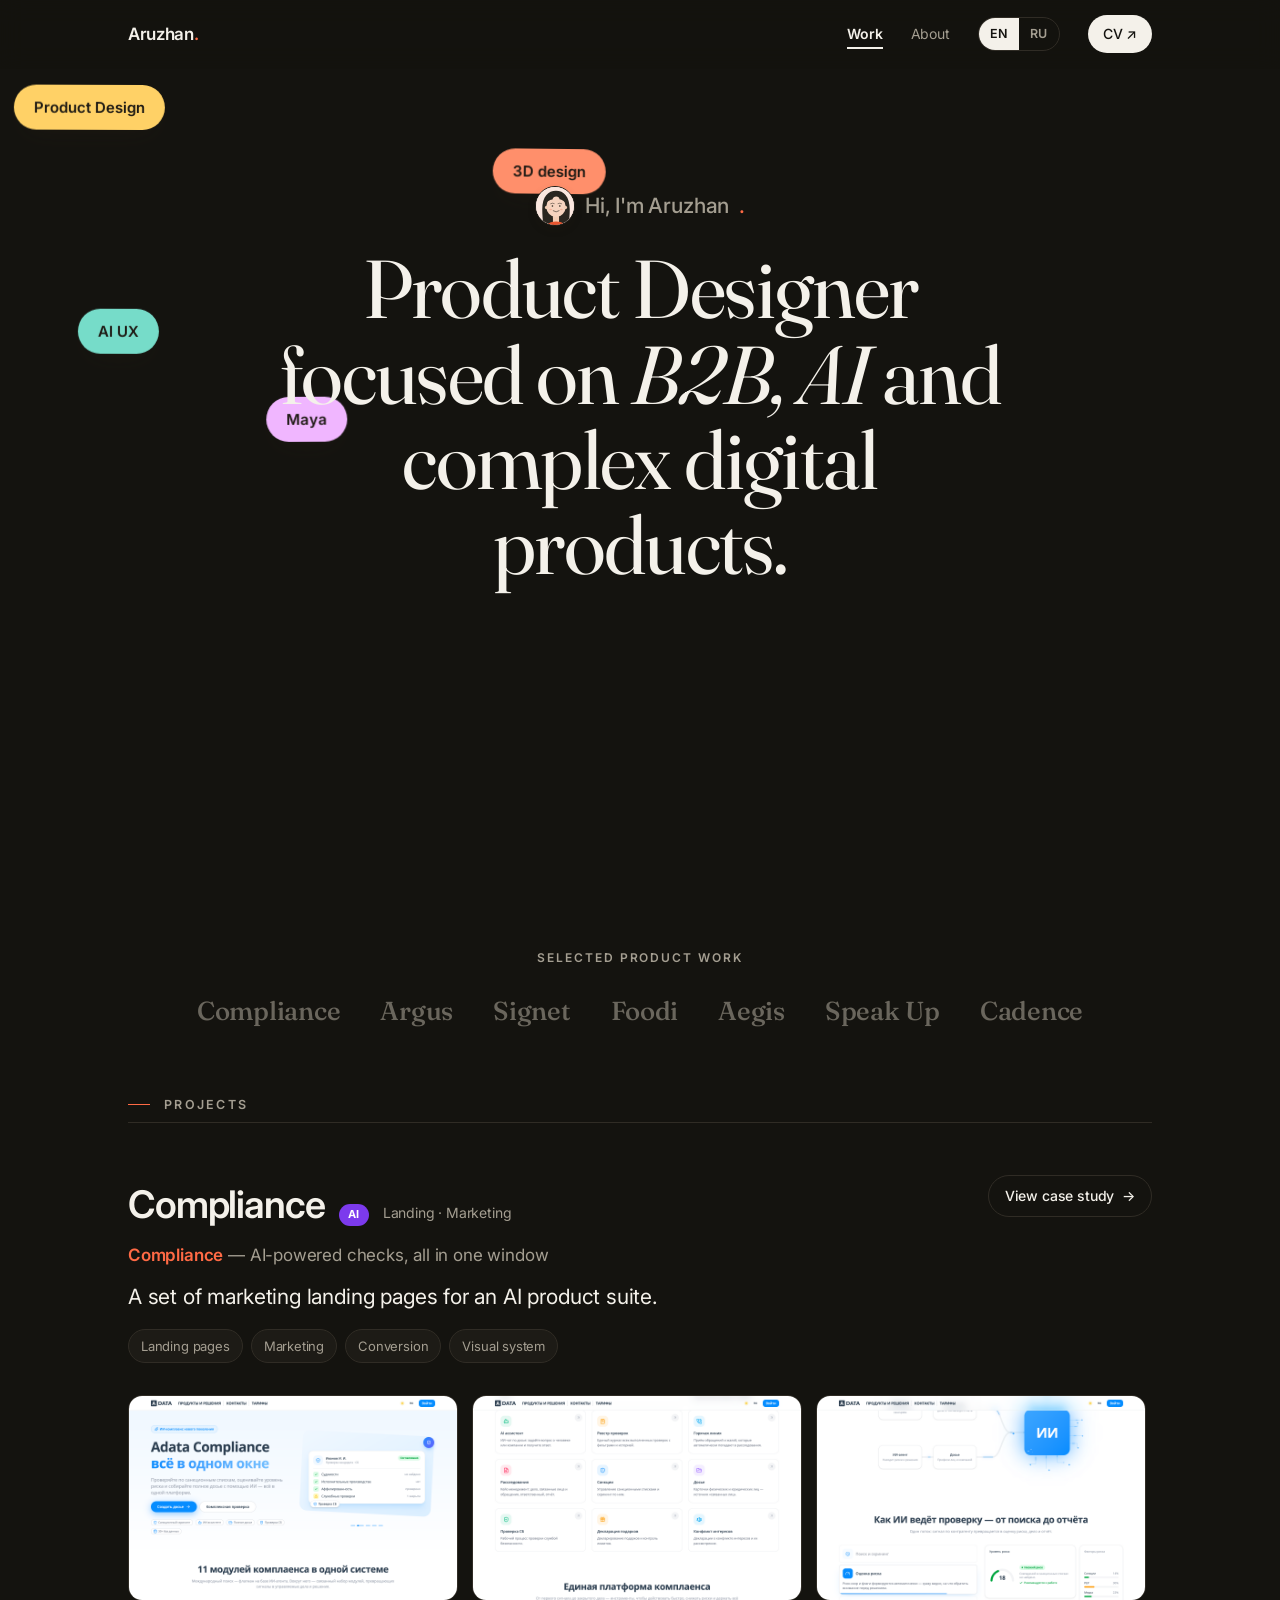
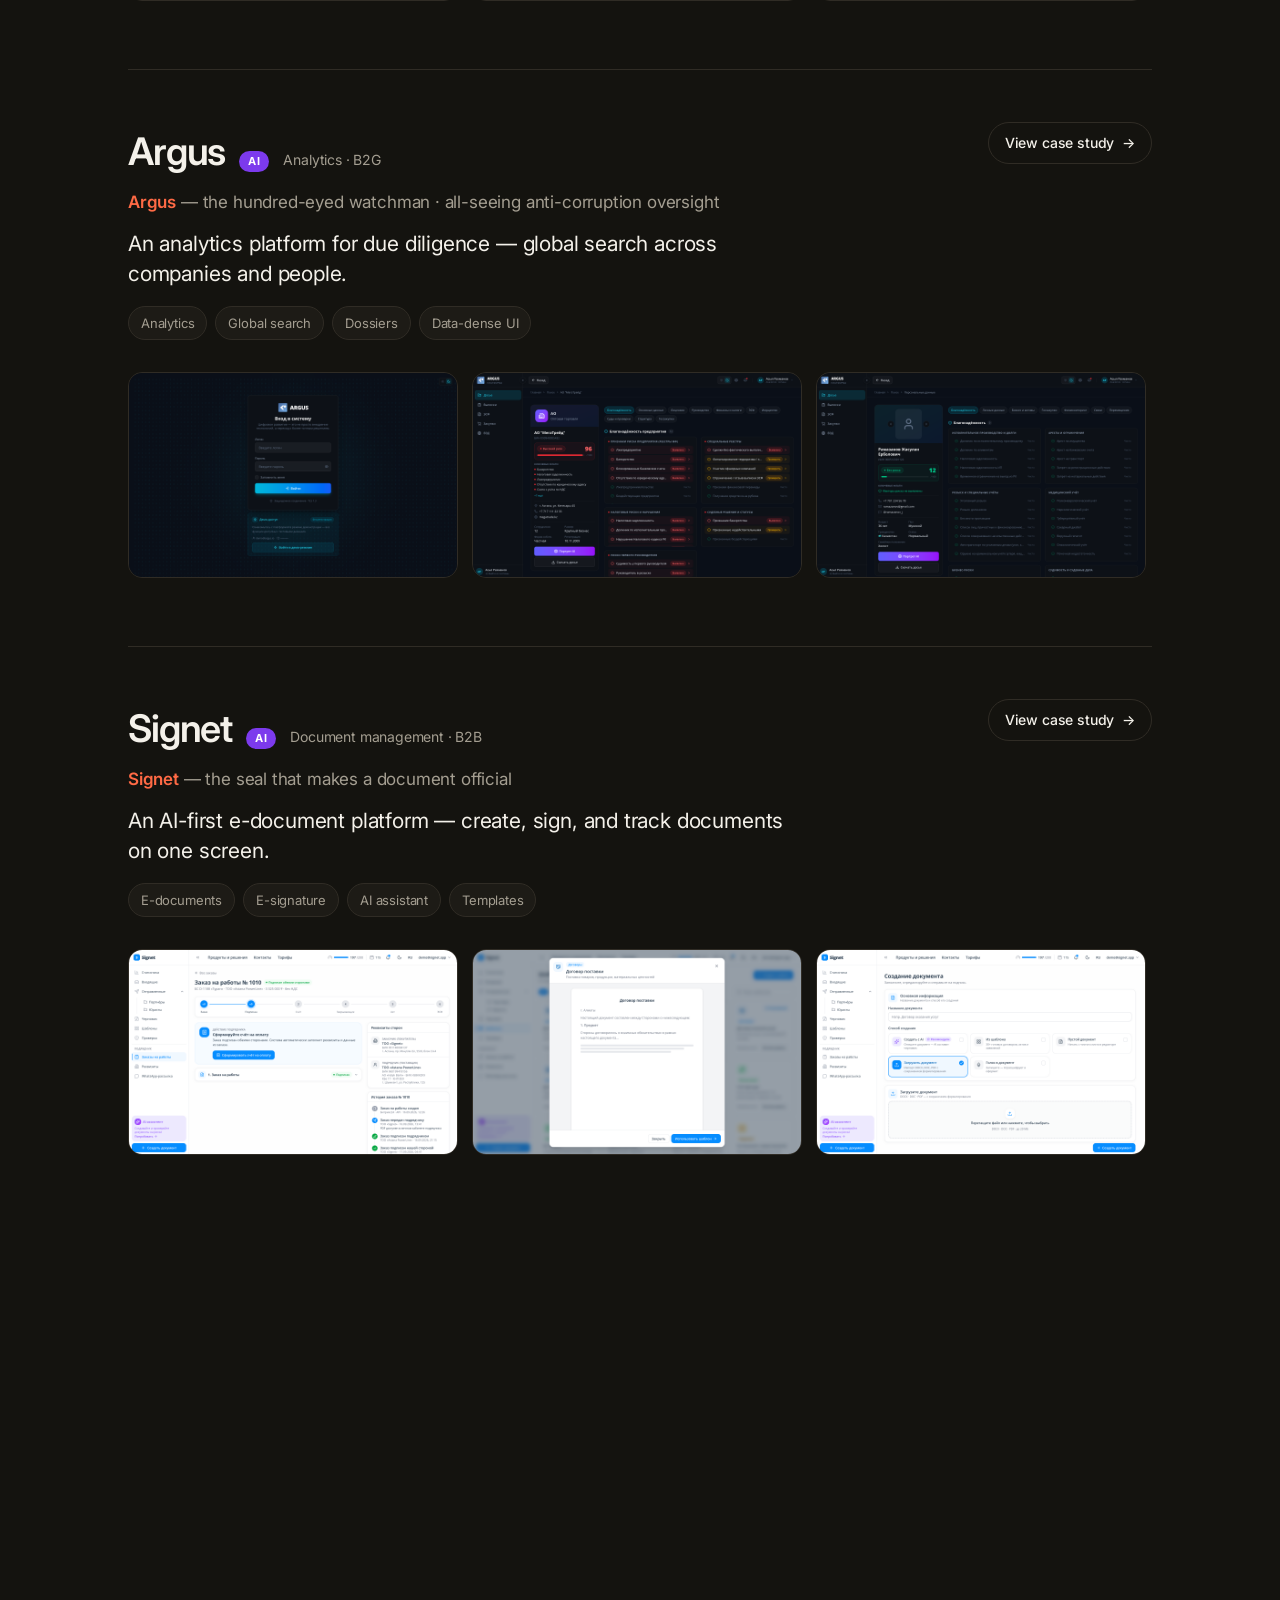
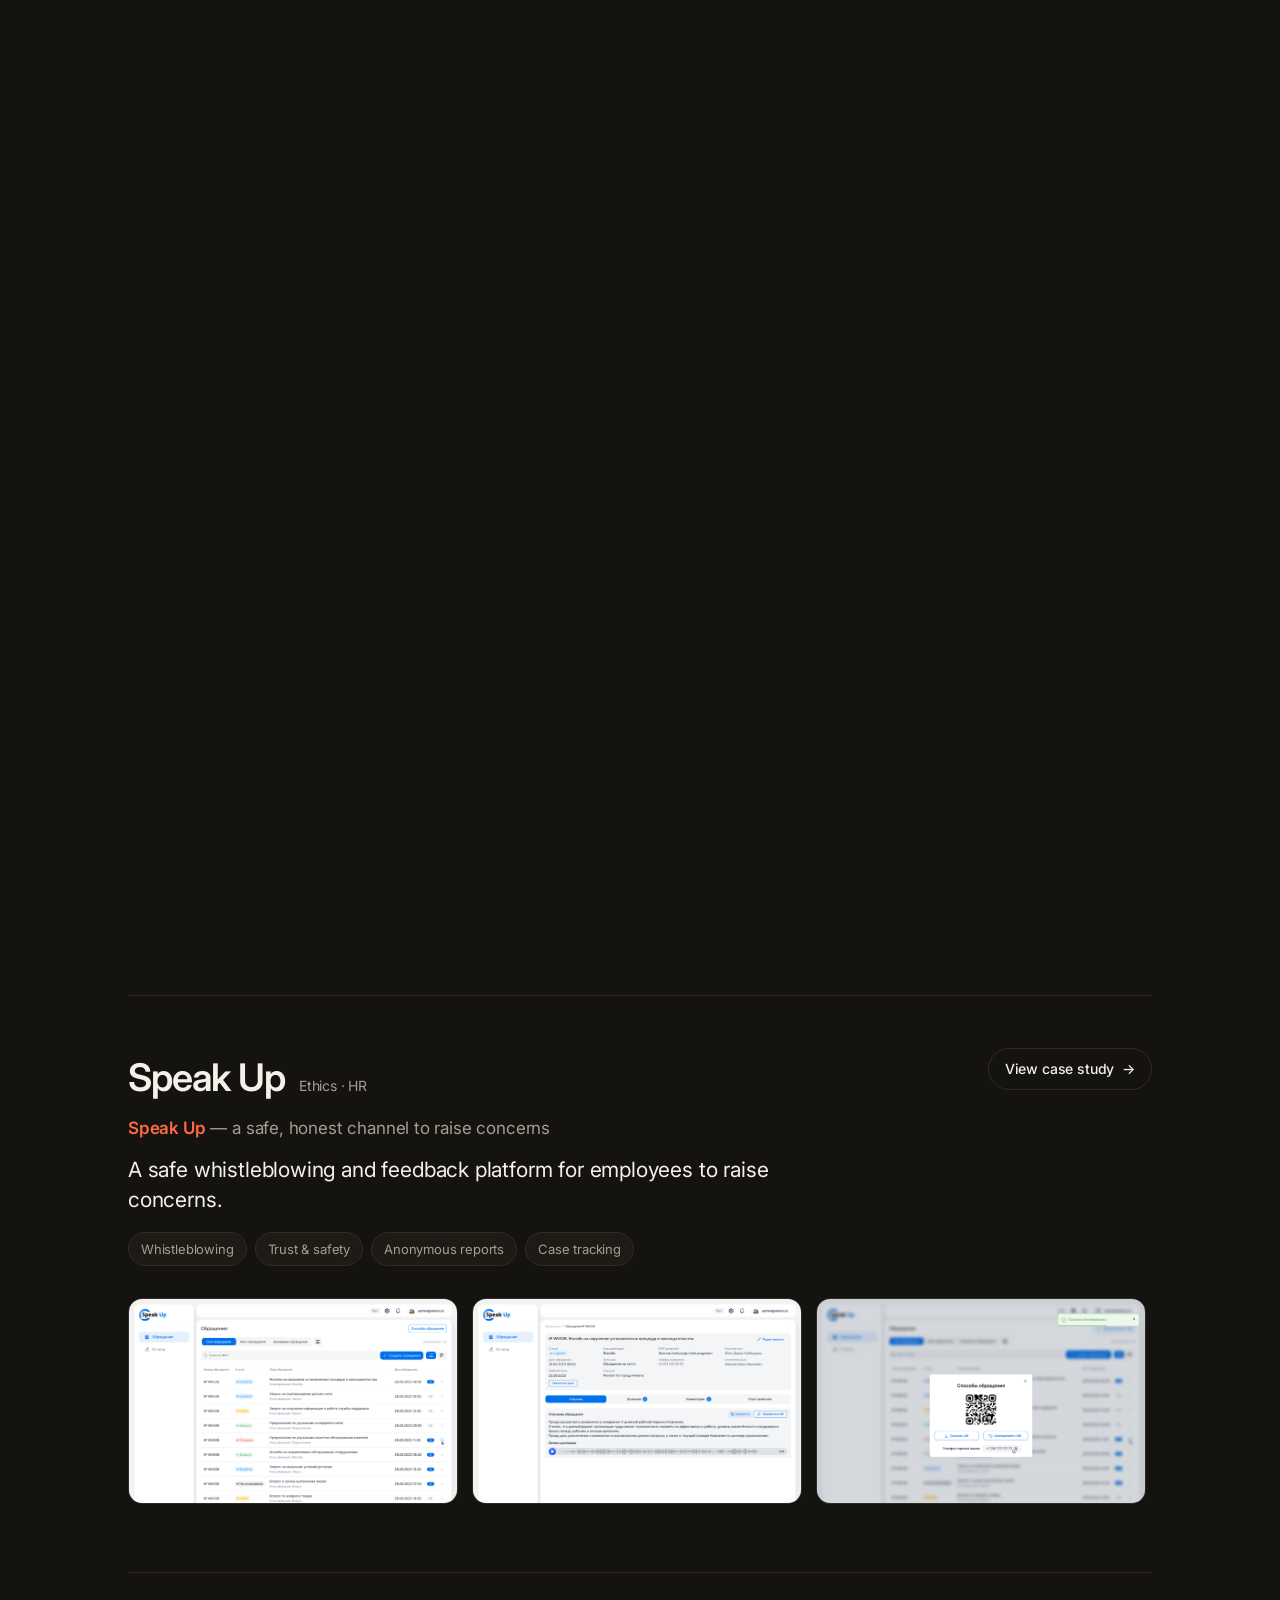
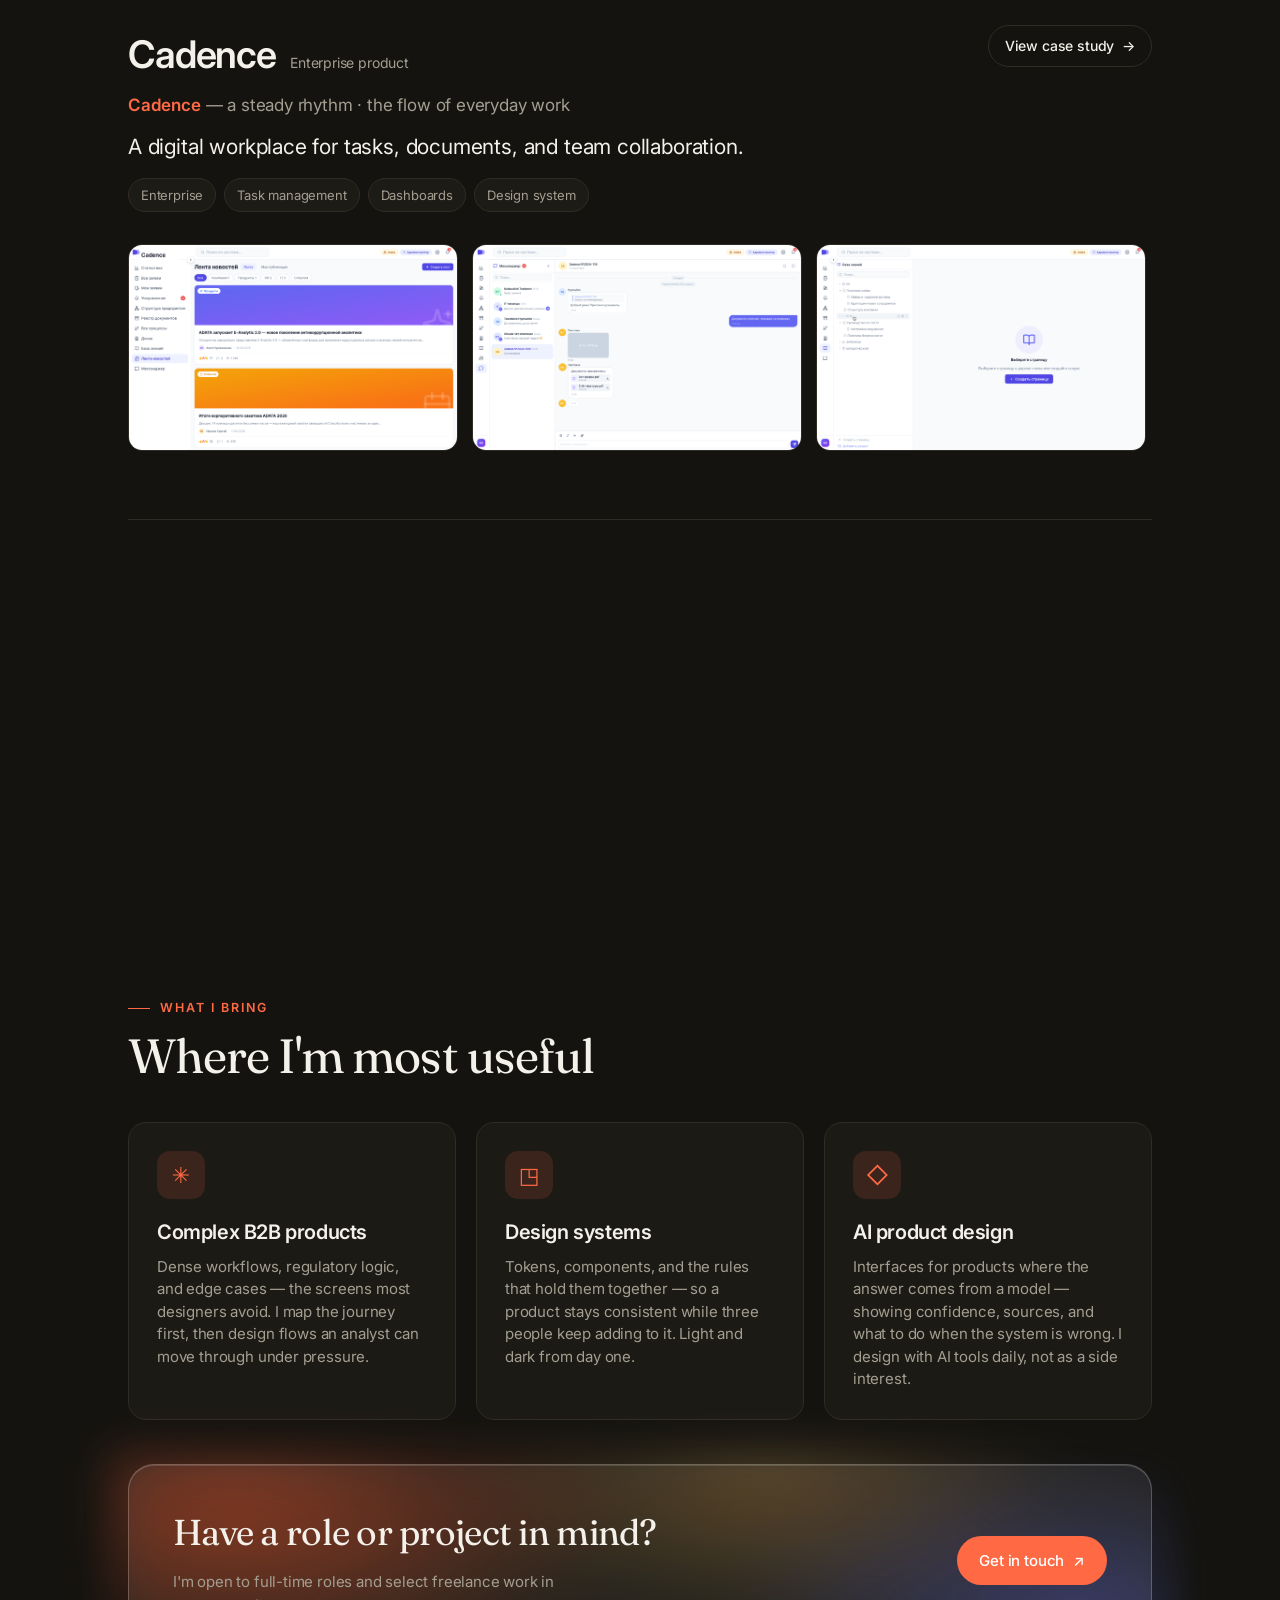
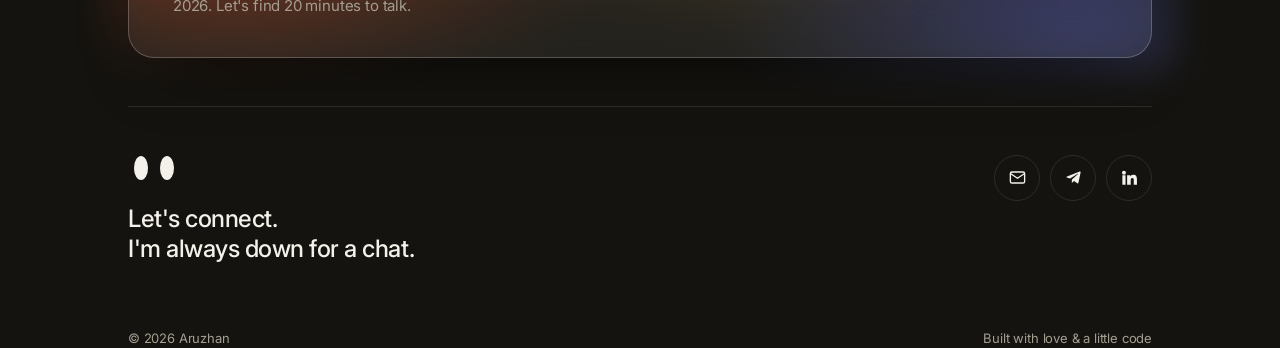
==== index.html @ 26712f88 "Restore Signet (ЭДО) project" ====
<!DOCTYPE html>
<html lang="en">
<head>
<meta charset="UTF-8" />
<meta name="viewport" content="width=device-width, initial-scale=1.0" />
<title>Aruzhan — Product & UX Designer</title>
<meta name="description" content="Aruzhan — Product Designer turning complex products into experiences that feel effortless." />
<link rel="preconnect" href="https://fonts.googleapis.com" />
<link rel="preconnect" href="https://fonts.gstatic.com" crossorigin />
<link href="https://fonts.googleapis.com/css2?family=Inter:opsz,wght@14..32,400;14..32,500;14..32,600;14..32,700&family=Fraunces:ital,opsz,wght@0,9..144,400;0,9..144,500;1,9..144,400;1,9..144,500&display=swap" rel="stylesheet" />
<link rel="stylesheet" href="styles.css" />
<script>(function(){try{if(sessionStorage.getItem('introSeen'))document.documentElement.classList.add('no-intro');document.documentElement.lang=localStorage.getItem('lang')||'en';}catch(e){}})();</script>
</head>
<body>

<div class="intro" id="intro"><span class="intro-name">Portfolio<span class="dot">.</span></span></div>

<nav id="nav">
  <div class="nav-inner">
    <a href="index.html" class="brand">Aruzhan<span class="dot">.</span></a>
    <div class="nav-links">
      <a href="index.html" class="active" data-i18n="nav.work">Work</a>
      <a href="about.html" data-i18n="nav.about">About</a>
      <div class="lang-switch">
        <button type="button" data-lang="en">EN</button>
        <button type="button" data-lang="ru">RU</button>
      </div>
      <a href="resume.pdf" target="_blank" rel="noopener" class="cv" data-i18n="nav.cv">CV ↗</a>
    </div>
  </div>
</nav>

<header class="hero">
  <div class="wrap">
    <div class="hero-inner">
      <p class="hello reveal">
        <span class="avatar">
          <svg viewBox="0 0 440 440" fill="none" xmlns="http://www.w3.org/2000/svg" aria-label="Aruzhan">
            <rect width="440" height="440" fill="#fbe7df"/>
            <path d="M112 230 C112 130 160 84 220 84 C280 84 328 130 328 230 C328 300 318 360 312 400 L128 400 C122 360 112 300 112 230 Z" fill="#2b2620"/>
            <rect x="196" y="270" width="48" height="80" rx="22" fill="#f3cdb5"/>
            <path d="M118 440 C118 360 162 326 220 326 C278 326 322 360 322 440 Z" fill="#e8552f"/>
            <ellipse cx="220" cy="208" rx="76" ry="84" fill="#f6d3bf"/>
            <circle cx="146" cy="216" r="13" fill="#f3cdb5"/><circle cx="294" cy="216" r="13" fill="#f3cdb5"/>
            <path d="M146 176 C150 118 200 102 222 102 C250 102 298 122 298 186 C298 186 278 156 248 152 C246 136 238 130 222 130 C206 130 196 138 192 154 C176 156 158 164 146 176 Z" fill="#2b2620"/>
            <path d="M178 186 Q192 178 206 185" stroke="#2b2620" stroke-width="4" stroke-linecap="round"/>
            <path d="M236 185 Q250 178 264 186" stroke="#2b2620" stroke-width="4" stroke-linecap="round"/>
            <circle cx="192" cy="204" r="6.5" fill="#2b2620"/><circle cx="250" cy="204" r="6.5" fill="#2b2620"/>
            <path d="M198 242 Q221 260 244 242" stroke="#2b2620" stroke-width="4.5" stroke-linecap="round"/>
            <ellipse cx="178" cy="232" rx="11" ry="6.5" fill="#e8552f" opacity=".28"/>
            <ellipse cx="262" cy="232" rx="11" ry="6.5" fill="#e8552f" opacity=".28"/>
          </svg>
        </span>
        <span data-i18n="hero.hello">Hi, I'm Aruzhan</span><span class="dot" style="color:var(--accent)">.</span>
      </p>
      <h1 class="reveal" data-i18n="hero.h1">Product Designer focused on <em>B2B, AI</em> and complex digital products.</h1>
    </div>
  </div>
  <div class="pill-field" id="pillField"></div>
</header>

<main class="wrap">
  <div class="trusted reveal">
    <span class="trusted-label" data-i18n="trusted.label">Selected product work</span>
    <div class="logos">
      <span>Compliance</span><span>Argus</span><span>Signet</span><span>Foodi</span><span>Aegis</span><span>Speak&nbsp;Up</span><span>Cadence</span>
    </div>
  </div>

  <section class="projects">
    <div class="proj-head reveal"><span data-i18n="projects.head">Projects</span></div>
    <div class="work-list" id="workList"></div>
  </section>

  <!-- IMPACT STATS -->
  <section class="impact">
    <div class="eyebrow reveal" data-i18n="impact.eyebrow">By the numbers</div>
    <div class="stat-grid reveal">
      <div class="stat"><div class="num" data-to="1.5" data-dec="1">0</div><div class="lbl" data-i18n="stat.years">Years designing</div></div>
      <div class="stat"><div class="num" data-to="20" data-suffix="+">0</div><div class="lbl" data-i18n="stat.products">Products shipped</div></div>
      <div class="stat"><div class="num" data-to="38" data-suffix="%">0</div><div class="lbl" data-i18n="stat.faster">Faster workflows, avg.</div></div>
      <div class="stat"><div class="num" data-to="5" data-dec="0" data-suffix="/5">0</div><div class="lbl" data-i18n="stat.satis">Team satisfaction</div></div>
    </div>
  </section>

  <!-- SERVICES + CTA -->
  <section class="services">
    <div class="section-head reveal">
      <div class="eyebrow" data-i18n="services.eyebrow">What I bring</div>
      <h2 class="sec-h" data-i18n="services.head">Where I'm most useful</h2>
    </div>
    <div class="svc-grid">
      <div class="svc reveal">
        <div class="svc-ic">✳</div>
        <h3 data-i18n="svc1.t">Complex B2B products</h3>
        <p data-i18n="svc1.d">Dense workflows, regulatory logic, and edge cases — the screens most designers avoid. I map the journey first, then design flows an analyst can move through under pressure.</p>
      </div>
      <div class="svc reveal">
        <div class="svc-ic">◳</div>
        <h3 data-i18n="svc2.t">Design systems</h3>
        <p data-i18n="svc2.d">Tokens, components, and the rules that hold them together — so a product stays consistent while three people keep adding to it. Light and dark from day one.</p>
      </div>
      <div class="svc reveal">
        <div class="svc-ic">◇</div>
        <h3 data-i18n="svc3.t">AI product design</h3>
        <p data-i18n="svc3.d">Interfaces for products where the answer comes from a model — showing confidence, sources, and what to do when the system is wrong. I design with AI tools daily, not as a side interest.</p>
      </div>
    </div>
    <div class="cta-wrap reveal">
      <div class="cta-glow" aria-hidden="true"></div>
      <div class="cta-band">
        <div>
          <h3 data-i18n="cta.h3">Have a role or project in mind?</h3>
          <p data-i18n="cta.p">I'm open to full-time roles and select freelance work in 2026. Let's find 20 minutes to talk.</p>
        </div>
        <a class="btn btn-accent" href="https://t.me/dzhmnklva" target="_blank" rel="noopener"><span data-i18n="cta.btn">Get in touch</span> <span class="arrow">↗</span></a>
      </div>
    </div>
  </section>
</main>

<footer class="wrap">
  <div class="foot-top reveal">
    <div>
      <div class="foot-eyes" aria-hidden="true">
        <svg width="52" height="26" viewBox="0 0 52 26" fill="currentColor"><ellipse cx="13" cy="13" rx="7" ry="12"/><ellipse cx="39" cy="13" rx="7" ry="12"/></svg>
      </div>
      <p class="foot-msg" data-i18n="foot.msg">Let's connect.<br>I'm always down for a chat.</p>
    </div>
    <div class="foot-icons">
      <a href="mailto:dzhmnklva@gmail.com" aria-label="Email"><svg viewBox="0 0 24 24" fill="none" stroke="currentColor" stroke-width="1.7"><rect x="3" y="5" width="18" height="14" rx="2"/><path d="M3 7l9 6 9-6"/></svg></a>
      <a href="https://t.me/dzhmnklva" target="_blank" rel="noopener" aria-label="Telegram"><svg viewBox="0 0 24 24" fill="currentColor"><path d="M9.78 18.65l.28-4.23 7.68-6.92c.34-.31-.07-.46-.52-.19L7.74 13.3 3.64 12c-.88-.25-.89-.86.2-1.3l15.97-6.16c.73-.33 1.43.18 1.15 1.3l-2.72 12.81c-.19.91-.74 1.13-1.5.71L12.6 16.3l-1.99 1.93c-.23.23-.42.42-.83.42z"/></svg></a>
      <a href="https://www.linkedin.com/in/%D0%B0%D1%80%D1%83%D0%B6%D0%B0%D0%BD-%D0%B4%D0%B6%D0%B0%D0%BC%D0%B0%D0%BD%D0%BA%D1%83%D0%BB%D0%BE%D0%B2%D0%B0-1654aa2b6/" target="_blank" rel="noopener" aria-label="LinkedIn"><svg viewBox="0 0 24 24" fill="currentColor"><path d="M4.98 3.5A2.5 2.5 0 1 1 5 8.5a2.5 2.5 0 0 1 0-5zM3 9h4v12H3zM9 9h3.8v1.7h.05c.53-1 1.83-2.05 3.77-2.05 4.03 0 4.78 2.65 4.78 6.1V21h-4v-5.4c0-1.3 0-2.95-1.8-2.95s-2.08 1.4-2.08 2.85V21H9z"/></svg></a>
    </div>
  </div>
  <div class="foot-bottom">
    <span>© 2026 Aruzhan</span>
    <span data-i18n="foot.built">Built with love & a little code</span>
  </div>
</footer>

<script src="main.js"></script>
</body>
</html>
---- styles.css ----
/* ============ Aruzhan — Portfolio (xhulia.com-style) ============ */
:root {
  --bg: #14130f;
  --bg-2: #1d1b16;
  --ink: #f4f1ea;
  --soft: #a49e91;
  --line: #302c25;
  --accent: #ff6a45;
  --accent-soft: #3a241c;
  --card: #1c1a15;
  --nav-bg: rgba(20, 19, 15, .72);
  --hint-bg: rgba(0, 0, 0, .45);
  --radius: 18px;
  --maxw: 1080px;
}
* { margin: 0; padding: 0; box-sizing: border-box; }
html { scroll-behavior: smooth; }
body {
  font-family: 'Inter', system-ui, sans-serif;
  background: var(--bg); color: var(--ink);
  line-height: 1.55; letter-spacing: -0.011em;
  -webkit-font-smoothing: antialiased; overflow-x: hidden;
}
::selection { background: var(--accent); color: #fff; }
a { color: inherit; text-decoration: none; }
em { font-style: italic; }
.wrap { max-width: var(--maxw); margin: 0 auto; padding: 0 28px; }

/* ---------- NAV ---------- */
nav {
  position: fixed; top: 0; left: 0; right: 0; z-index: 100;
  backdrop-filter: blur(12px); background: var(--nav-bg);
  border-bottom: 1px solid transparent; transition: border-color .3s;
}
nav.scrolled { border-color: var(--line); }
.nav-inner { max-width: var(--maxw); margin: 0 auto; padding: 15px 28px; display: flex; align-items: center; justify-content: space-between; }
.brand { font-size: 17px; font-weight: 600; letter-spacing: -0.02em; }
.brand .dot { color: var(--accent); }
.nav-links { display: flex; align-items: center; gap: 28px; }
.nav-links a { font-size: 14px; color: var(--soft); transition: color .2s; }
.nav-links a:hover, .nav-links a.active { color: var(--ink); }
.nav-links a.active { font-weight: 600; }
.nav-links a.cv { background: var(--ink); color: var(--bg); padding: 8px 15px; border-radius: 999px; font-weight: 500; transition: background .2s, transform .2s; }
.nav-links a.cv:hover { background: var(--accent); color: #fff; transform: translateY(-1px); }
@media (max-width: 640px) { .nav-links a:not(.cv) { display: none; } }

/* ---------- HERO (landing) ---------- */
header.hero { position: relative; padding: 130px 0 8px; text-align: center; }
.hero-inner { position: relative; z-index: 3; max-width: 760px; margin: 0 auto; pointer-events: none; }
header.hero > .wrap { position: relative; z-index: 3; pointer-events: none; }
.hero-inner a, .hero-inner button { pointer-events: auto; }
.hello { display: inline-flex; align-items: center; gap: 10px; font-size: clamp(16px, 2vw, 21px); color: var(--soft); font-weight: 500; margin-bottom: 20px; }
.hello .avatar { width: 40px; height: 40px; border-radius: 50%; overflow: hidden; border: 1.5px solid var(--card); background: #fbe7df; box-shadow: 0 4px 12px -4px rgba(40,30,15,.3); flex: none; }
.hello .avatar svg { width: 56px; height: 56px; margin: -7px 0 0 -8px; display: block; }
.hello .wave { display: inline-block; animation: wave 2.4s ease-in-out infinite; transform-origin: 70% 70%; }
@keyframes wave { 0%,60%,100%{transform:rotate(0)} 10%{transform:rotate(16deg)} 20%{transform:rotate(-8deg)} 30%{transform:rotate(16deg)} 40%{transform:rotate(-4deg)} 50%{transform:rotate(10deg)} }
.hero h1 { font-family: 'Fraunces', Georgia, serif; font-weight: 400; font-size: clamp(40px, 7vw, 82px); line-height: 1.04; letter-spacing: -0.02em; }
.hero h1 em { font-style: italic; }
.hero h1 .dot { color: var(--accent); font-style: normal; }
.hero .current { margin-top: 28px; font-size: clamp(15px, 1.8vw, 18px); color: var(--soft); max-width: 50ch; margin-left: auto; margin-right: auto; }
.hero .current b { color: var(--ink); font-weight: 600; }
/* falling-pill tray (below the hero copy, so pills never overlap text) */
.pill-tray-label { margin-top: 34px; font-size: 12px; letter-spacing: .16em; text-transform: uppercase; color: var(--soft); font-weight: 600; display: flex; align-items: center; justify-content: center; gap: 9px; }
.pill-tray-label .grab { font-size: 14px; }
.pill-field { position: relative; height: 300px; margin-top: 18px; z-index: 1; pointer-events: none; overflow: hidden; }
@media (min-width: 821px) {
  header.hero { min-height: 100vh; padding: 0 0 14vh; display: flex; flex-direction: column; justify-content: center; }
  .pill-field { position: absolute; left: 0; right: 0; top: 62px; bottom: 26px; height: auto; margin-top: 0; }
}
.pill { position: absolute; pointer-events: auto; display: inline-flex; align-items: center; gap: 8px; font-size: 15px; font-weight: 600; letter-spacing: 0; color: #1e1a14; padding: 11px 20px; border-radius: 999px; cursor: grab; white-space: nowrap; user-select: none; will-change: transform; box-shadow: 0 10px 26px -14px rgba(40,30,15,.5); opacity: 0; }
.pill:active { cursor: grabbing; }
.pill.dragging { z-index: 60 !important; }
.pill .pi { font-size: 14px; }
@media (max-width: 720px) { .pill { font-size: 13px; padding: 9px 16px; } }

.float { animation: float 4.5s ease-in-out infinite; }
@keyframes float { 0%,100%{transform:translateY(0)} 50%{transform:translateY(-9px)} }

/* ---------- PROJECTS ---------- */
.projects { padding: 56px 0 40px; }
.proj-head { display: flex; align-items: center; gap: 14px; font-size: 12.5px; text-transform: uppercase; letter-spacing: .18em; color: var(--soft); font-weight: 600; margin-bottom: 8px; }
.proj-head::before { content: ''; width: 22px; height: 1px; background: var(--accent); }
.work-list { margin-top: 4px; }
.proj { padding: 52px 0; border-top: 1px solid var(--line); }
.proj:last-child { border-bottom: 1px solid var(--line); }
.proj-head-row { display: flex; align-items: flex-start; justify-content: space-between; gap: 20px; }
.proj-meta { display: flex; align-items: baseline; gap: 14px; flex-wrap: wrap; }
.proj-meta .name { font-size: clamp(26px, 3.2vw, 38px); font-weight: 600; letter-spacing: -0.03em; }
.proj-meta .kind { font-size: 14px; color: var(--soft); }
.proj-meta .yr { font-size: 14px; color: var(--soft); }
.cs-btn { flex: none; display: inline-flex; align-items: center; gap: 8px; font-size: 14px; font-weight: 500; color: var(--ink); border: 1px solid var(--line); padding: 9px 16px; border-radius: 999px; transition: background .2s, color .2s, border-color .2s; }
.cs-btn span { transition: transform .2s; }
.cs-btn:hover { background: var(--ink); color: var(--bg); border-color: var(--ink); }
.cs-btn:hover span { transform: translateX(3px); }
.proj .subtitle { font-size: clamp(17px, 2vw, 21px); color: var(--ink); margin: 14px 0 16px; max-width: 52ch; line-height: 1.45; }
.benefits { display: flex; flex-wrap: wrap; gap: 8px; margin-bottom: 26px; }
.benefits span { font-size: 13px; color: var(--soft); background: var(--bg-2); border: 1px solid var(--line); padding: 6px 12px; border-radius: 999px; }

/* project cover image (real Figma screenshot) */
.proj-cover { border-radius: var(--radius); border: 1px solid var(--line); overflow: hidden; aspect-ratio: 16 / 9; background: var(--bg-2); }
.proj-cover img { width: 100%; height: 100%; object-fit: cover; display: block; transition: transform .5s cubic-bezier(.2,.7,.3,1); }
.proj:hover .proj-cover img { transform: scale(1.03); }

/* horizontal draggable gallery */
.gallery-wrap { position: relative; }
.gallery { display: flex; gap: 18px; overflow-x: auto; padding: 6px 2px 16px; cursor: grab; scroll-snap-type: x proximity; scrollbar-width: none; user-select: none; -webkit-user-select: none; touch-action: pan-x; }
.gallery::-webkit-scrollbar { height: 0; display: none; }
.gallery.dragging { cursor: grabbing; scroll-snap-type: none; }
.gallery.dragging .shot, .gallery.dragging .pshot { pointer-events: none; }
.gallery img { -webkit-user-drag: none; user-drag: none; }
.shot { flex: 0 0 auto; width: clamp(280px, 42vw, 470px); aspect-ratio: 16/10; border-radius: var(--radius); border: 1px solid var(--line); overflow: hidden; display: grid; place-items: center; scroll-snap-align: start; }
.shot .mock { max-width: 78%; height: auto; pointer-events: none; }
.drag-badge { position: absolute; left: 0; top: 0; transform: translate(-50%, -50%) scale(.6); background: var(--ink); color: var(--bg); font-size: 13px; font-weight: 600; padding: 9px 15px; border-radius: 999px; pointer-events: none; opacity: 0; transition: opacity .2s, transform .2s; z-index: 5; display: inline-flex; gap: 6px; white-space: nowrap; }
.drag-badge.on { opacity: 1; transform: translate(-50%, -50%) scale(1); }

/* ---------- ABOUT page ---------- */
.about-hero { padding: 168px 0 10px; }
.about-hero h1 { font-family: 'Fraunces', Georgia, serif; font-size: clamp(32px, 5.2vw, 62px); font-weight: 400; letter-spacing: -0.02em; line-height: 1.08; max-width: 18ch; }
.about-hero h1 em { font-style: italic; color: var(--accent); }
.about-hero .sub { margin-top: 18px; font-size: 17px; color: var(--soft); }
.about-socials { margin-top: 16px; display: flex; gap: 10px; flex-wrap: wrap; }
.about-socials a { font-size: 14px; color: var(--soft); border: 1px solid var(--line); padding: 6px 14px; border-radius: 999px; transition: color .2s, border-color .2s; }
.about-socials a:hover { color: var(--ink); border-color: var(--ink); }
.about-body { padding: 140px 0 56px; display: grid; grid-template-columns: 1.4fr .9fr; gap: 60px; align-items: start; }
@media (max-width: 860px) { .about-body { grid-template-columns: 1fr; gap: 40px; } }
.about-body .lede p { font-size: clamp(17px, 2vw, 21px); line-height: 1.6; }
.about-body .lede p + p { margin-top: 20px; }
.about-body .lede b { font-weight: 600; }
.about-body .lede em { color: var(--accent); }
.panel { background: var(--card); border: 1px solid var(--line); border-radius: var(--radius); padding: 24px; }
.panel + .panel { margin-top: 16px; }
.panel h4 { font-size: 12.5px; text-transform: uppercase; letter-spacing: .13em; color: var(--soft); margin-bottom: 14px; }
.skill-row { display: flex; justify-content: space-between; padding: 10px 0; border-top: 1px solid var(--line); font-size: 15px; }
.skill-row:first-of-type { border-top: none; }
.skill-row span:last-child { color: var(--soft); }
.tag { font-size: 12.5px; color: var(--soft); border: 1px solid var(--line); padding: 4px 11px; border-radius: 999px; }
.tools { display: flex; flex-wrap: wrap; gap: 8px; }

/* ---------- CASE STUDY page ---------- */
.cs { padding: 96px 0 0; text-align: center; }
.cs-back { display: block; text-align: left; font-size: 14px; color: var(--soft); margin-bottom: 28px; transition: color .2s; }
.cs-back:hover { color: var(--ink); }
.cs-icon { width: 76px; height: 76px; border-radius: 20px; margin: 0 auto 26px; display: grid; place-items: center; font-size: 36px; box-shadow: 0 16px 36px -16px rgba(40,30,15,.4); }
.cs-eyebrow { font-size: 13px; letter-spacing: .04em; color: var(--soft); font-weight: 500; margin-bottom: 14px; }
.cs-title { font-family: 'Fraunces', Georgia, serif; font-weight: 400; font-size: clamp(32px, 5.4vw, 64px); line-height: 1.06; letter-spacing: -0.02em; margin: 0 auto; }
.cs-grid { text-align: left; display: grid; grid-template-columns: 1.5fr 1fr; gap: 56px; margin: 64px 0 8px; padding-top: 44px; border-top: 1px solid var(--line); }
@media (max-width: 820px) { .cs-grid { grid-template-columns: 1fr; gap: 34px; } }
.cs-label { font-size: 12px; text-transform: uppercase; letter-spacing: .14em; color: var(--accent); font-weight: 600; margin-bottom: 14px; }
.cs-intro p { font-size: clamp(17px, 2vw, 20px); line-height: 1.6; color: var(--ink); }
.cs-intro p + p { margin-top: 16px; }
.cs-meta-block + .cs-meta-block { margin-top: 24px; }
.cs-chips { display: flex; flex-wrap: wrap; gap: 8px; }
.cs-chip { font-size: 13px; color: var(--ink); background: var(--card); border: 1px solid var(--line); padding: 6px 13px; border-radius: 999px; }
.psr { text-align: left; display: grid; grid-template-columns: repeat(3, 1fr); gap: 18px; margin: 56px 0; }
@media (max-width: 820px) { .psr { grid-template-columns: 1fr; } }
.psr-card { background: var(--card); border: 1px solid var(--line); border-radius: var(--radius); padding: 26px; }
.psr-card h3 { font-family: 'Fraunces', Georgia, serif; font-weight: 400; font-size: 24px; margin-bottom: 12px; }
.psr-card p { font-size: 15px; color: var(--soft); line-height: 1.55; }
.cs-gallery-label { display: flex; align-items: center; gap: 16px; margin: 30px 0 22px; color: var(--soft); }
.cs-gallery-label::before, .cs-gallery-label::after { content: ''; height: 1px; background: var(--line); flex: 1; }
.cs-gallery-label span { font-size: 13px; letter-spacing: .04em; }
.cs-shots .shot { width: clamp(300px, 56vw, 560px); aspect-ratio: 16/10; }
.cs-next { display: flex; align-items: center; justify-content: space-between; gap: 16px; margin-top: 30px; padding-top: 36px; border-top: 1px solid var(--line); }
.cs-next span { font-size: 12.5px; text-transform: uppercase; letter-spacing: .16em; color: var(--soft); font-weight: 600; }
.cs-next a { font-family: 'Fraunces', Georgia, serif; font-size: clamp(24px, 4vw, 40px); transition: color .2s; }
.cs-next a:hover { color: var(--accent); }

/* ---------- PLAYGROUND page ---------- */
.pg-hero { padding: 168px 0 8px; }
.pg-hero h1 { font-family: 'Fraunces', Georgia, serif; font-size: clamp(38px, 6vw, 70px); font-weight: 400; letter-spacing: -0.02em; line-height: 1.05; }
.pg-hero h1 em { font-style: italic; color: var(--accent); }
.pg-hero p { margin-top: 16px; font-size: 17px; color: var(--soft); max-width: 54ch; }
.pg-section { padding: 36px 0 80px; }
.pg-canvas { position: relative; height: 560px; border: 1px dashed var(--line); border-radius: var(--radius); background: radial-gradient(circle at 1px 1px, rgba(0,0,0,.06) 1px, transparent 0); background-size: 26px 26px; overflow: hidden; touch-action: none; user-select: none; }
.pg-hint { position: absolute; top: 16px; left: 50%; transform: translateX(-50%); font-size: 13px; color: var(--soft); background: var(--hint-bg); padding: 6px 14px; border-radius: 999px; pointer-events: none; z-index: 1; display: inline-flex; gap: 8px; align-items: center; }
.chip { position: absolute; background: var(--card); border: 1px solid var(--line); border-radius: 14px; padding: 15px 18px; cursor: grab; box-shadow: 0 10px 30px -18px rgba(40,30,15,.4); transition: box-shadow .2s; will-change: transform; }
.chip:active { cursor: grabbing; }
.chip.dragging { box-shadow: 0 24px 50px -20px rgba(40,30,15,.5); z-index: 50 !important; }
.chip .k { font-size: 20px; font-weight: 600; letter-spacing: -.02em; }
.chip .s { font-size: 12.5px; color: var(--soft); margin-top: 2px; }
.chip.color { width: 118px; height: 118px; border-radius: 18px; display: grid; place-items: end; padding: 12px; }
.chip.color .hexv { font-size: 12px; font-weight: 600; background: rgba(255,255,255,.85); padding: 2px 8px; border-radius: 6px; color: #17150f; }
.chip.emoji { font-size: 32px; padding: 12px 16px; }
.chip.pill { border-radius: 999px; font-size: 14px; font-weight: 500; }

/* ---------- shared section header ---------- */
.eyebrow { font-size: 12.5px; text-transform: uppercase; letter-spacing: .16em; color: var(--accent); font-weight: 600; display: inline-flex; align-items: center; gap: 10px; }
.eyebrow::before { content: ''; width: 22px; height: 1px; background: var(--accent); }
.section-head { margin-bottom: 40px; }
.sec-h { font-family: 'Fraunces', Georgia, serif; font-weight: 400; font-size: clamp(28px, 4.4vw, 48px); letter-spacing: -0.02em; line-height: 1.08; margin-top: 12px; max-width: 20ch; }

/* ---------- IMPACT STATS ---------- */
.impact { padding: 72px 0; }
.impact .eyebrow { margin-bottom: 26px; }
.stat-grid { display: grid; grid-template-columns: repeat(4, 1fr); gap: 1px; background: var(--line); border: 1px solid var(--line); border-radius: var(--radius); overflow: hidden; }
@media (max-width: 680px) { .stat-grid { grid-template-columns: repeat(2, 1fr); } }
.stat { background: var(--bg); padding: 34px 26px; text-align: center; }
.stat .num { font-family: 'Fraunces', Georgia, serif; font-weight: 400; font-size: clamp(38px, 5.5vw, 62px); letter-spacing: -0.02em; line-height: 1; }
.stat .num .sfx { color: var(--accent); }
.stat .lbl { font-size: 14px; color: var(--soft); margin-top: 8px; }

/* ---------- TESTIMONIALS ---------- */
.quotes { padding: 72px 0; }
.quote-grid { display: grid; grid-template-columns: repeat(3, 1fr); gap: 20px; }
@media (max-width: 860px) { .quote-grid { grid-template-columns: 1fr; } }
.qcard { background: var(--card); border: 1px solid var(--line); border-radius: var(--radius); padding: 28px; display: flex; flex-direction: column; gap: 16px; transition: transform .3s cubic-bezier(.2,.7,.3,1), box-shadow .3s; }
.qcard:hover { transform: translateY(-5px); box-shadow: 0 22px 46px -26px rgba(40,30,15,.3); }
.qcard .mark { font-family: 'Fraunces', Georgia, serif; font-size: 52px; line-height: .3; color: var(--accent); height: 20px; }
.qcard p { font-size: 17px; line-height: 1.5; color: var(--ink); }
.who { display: flex; align-items: center; gap: 12px; margin-top: auto; }
.ava { width: 44px; height: 44px; border-radius: 50%; display: grid; place-items: center; color: #fff; font-weight: 600; font-size: 15px; flex: none; }
.who b { display: block; font-size: 15px; }
.who span { font-size: 13px; color: var(--soft); }

/* ---------- SERVICES + CTA ---------- */
.services { padding: 72px 0 48px; }
.svc-grid { display: grid; grid-template-columns: repeat(3, 1fr); gap: 20px; margin-bottom: 44px; }
@media (max-width: 860px) { .svc-grid { grid-template-columns: 1fr; } }
.svc { background: var(--card); border: 1px solid var(--line); border-radius: var(--radius); padding: 28px; transition: transform .3s cubic-bezier(.2,.7,.3,1), box-shadow .3s; }
.svc:hover { transform: translateY(-5px); box-shadow: 0 22px 46px -26px rgba(40,30,15,.3); }
.svc-ic { width: 48px; height: 48px; border-radius: 13px; display: grid; place-items: center; font-size: 22px; background: var(--accent-soft); color: var(--accent); margin-bottom: 18px; }
.svc h3 { font-size: 20px; font-weight: 600; letter-spacing: -0.02em; margin-bottom: 8px; }
.svc p { font-size: 15px; color: var(--soft); line-height: 1.5; }
.svc-tag { margin-top: 16px; font-size: 13px; color: var(--accent); font-weight: 600; }
.cta-wrap { position: relative; border-radius: 26px; }
.cta-glow { position: absolute; inset: -6% -2%; z-index: 0; pointer-events: none; filter: blur(22px); opacity: .5;
  background:
    radial-gradient(60% 130% at 12% 25%, rgba(255,106,69,.7), transparent 62%),
    radial-gradient(55% 130% at 92% 80%, rgba(120,132,255,.55), transparent 62%),
    radial-gradient(50% 110% at 62% 8%, rgba(255,196,120,.5), transparent 60%); }
.cta-band { position: relative; z-index: 1; display: flex; align-items: center; justify-content: space-between; gap: 24px; flex-wrap: wrap; background: rgba(255,255,255,.07); backdrop-filter: blur(26px) saturate(1.6); -webkit-backdrop-filter: blur(26px) saturate(1.6); border: 1px solid rgba(255,255,255,.22); color: var(--ink); border-radius: 26px; padding: 40px 44px; box-shadow: inset 0 1px 0 rgba(255,255,255,.14), 0 30px 70px -34px rgba(0,0,0,.75); }
.cta-band h3 { font-family: 'Fraunces', Georgia, serif; font-weight: 400; font-size: clamp(24px, 3.4vw, 36px); letter-spacing: -0.02em; }
.cta-band p { color: var(--soft); margin-top: 10px; font-size: 15px; max-width: 46ch; }
.btn-accent { background: var(--accent); color: #fff; }
.btn-accent:hover { transform: translateY(-2px); filter: brightness(1.05); }

/* ---------- FOOTER ---------- */
footer { padding: 96px 0 40px; }
.foot-top { border-top: 1px solid var(--line); padding-top: 48px; display: flex; align-items: flex-start; justify-content: space-between; gap: 24px; flex-wrap: wrap; }
.foot-eyes { font-size: 22px; letter-spacing: 6px; color: var(--ink); margin-bottom: 14px; }
.foot-msg { font-size: clamp(18px, 2.2vw, 24px); font-weight: 500; letter-spacing: -0.02em; line-height: 1.25; }
.foot-icons { display: flex; gap: 10px; }
.foot-icons a { width: 46px; height: 46px; border-radius: 50%; border: 1px solid var(--line); display: grid; place-items: center; color: var(--ink); transition: background .2s, color .2s, transform .2s; }
.foot-icons a:hover { background: var(--ink); color: var(--bg); transform: translateY(-3px); }
.foot-icons svg { width: 19px; height: 19px; }
.foot-name { font-family: 'Fraunces', Georgia, serif; font-weight: 400; font-size: clamp(72px, 21vw, 280px); line-height: .82; letter-spacing: -0.03em; margin: 38px 0 8px; color: var(--ink); user-select: none; }
.foot-name em { font-style: italic; color: var(--accent); }
.foot-cta { border-top: 1px solid var(--line); padding-top: 60px; }
.foot-label { font-size: 12.5px; text-transform: uppercase; letter-spacing: .18em; color: var(--soft); font-weight: 600; margin-bottom: 18px; }
.foot-cta h2 { font-size: clamp(32px, 6vw, 64px); font-weight: 600; letter-spacing: -0.035em; line-height: 1.05; max-width: 16ch; }
.foot-cta h2 a { color: var(--accent); text-decoration: underline; text-decoration-thickness: 2px; text-underline-offset: 6px; }
.foot-actions { margin-top: 30px; display: flex; gap: 12px; flex-wrap: wrap; }
.btn { display: inline-flex; align-items: center; gap: 9px; font-size: 15px; font-weight: 500; padding: 13px 22px; border-radius: 999px; transition: transform .2s, background .2s, color .2s, border-color .2s; }
.btn-primary { background: var(--ink); color: var(--bg); }
.btn-primary:hover { background: var(--accent); color: #fff; transform: translateY(-2px); }
.btn-ghost { color: var(--ink); border: 1px solid var(--line); }
.btn-ghost:hover { border-color: var(--ink); }
.btn .arrow { transition: transform .2s; }
.btn:hover .arrow { transform: translate(3px,-3px); }
.foot-bottom { margin-top: 64px; display: flex; justify-content: space-between; gap: 16px; flex-wrap: wrap; font-size: 13px; color: var(--soft); }

/* reveal */
.reveal { opacity: 0; transform: translateY(22px); transition: opacity .7s ease, transform .7s cubic-bezier(.2,.7,.3,1); }
.reveal.in { opacity: 1; transform: none; }

/* ============ ANIMATIONS ============ */
/* staggered hero entrance */
.hero-inner .reveal:nth-child(1) { transition-delay: .05s; }
.hero-inner .reveal:nth-child(2) { transition-delay: .16s; }
.hero-inner .reveal:nth-child(3) { transition-delay: .28s; }
.hero-inner .reveal:nth-child(4) { transition-delay: .40s; }

/* squiggle draws itself in */
.hero .tagline em .squiggle path { stroke-dasharray: 320; stroke-dashoffset: 320; }
.hero .tagline.in em .squiggle path { animation: squiggle-draw 1s cubic-bezier(.6,0,.4,1) .8s forwards; }
@keyframes squiggle-draw { to { stroke-dashoffset: 0; } }

/* animated nav underline */
.nav-links a:not(.cv) { position: relative; }
.nav-links a:not(.cv)::after { content: ''; position: absolute; left: 0; right: 0; bottom: -4px; height: 1.5px; background: var(--ink); transform: scaleX(0); transform-origin: left; transition: transform .3s cubic-bezier(.2,.7,.3,1); }
.nav-links a:not(.cv):hover::after, .nav-links a.active::after { transform: scaleX(1); }

/* scroll progress bar */
.progress { position: fixed; top: 0; left: 0; height: 2px; width: 0; background: var(--accent); z-index: 200; }

/* magnetic + tilt helpers */
.magnetic { transition: transform .25s cubic-bezier(.2,.7,.3,1); }
.proj-thumb { transform-style: preserve-3d; }

/* gentle pulse on project link arrow */
.proj-link:hover { color: var(--accent); }

/* language switcher */
.lang-switch { display: inline-flex; align-items: center; border: 1px solid var(--line); border-radius: 999px; overflow: hidden; }
.lang-switch button { border: 0; background: transparent; color: var(--soft); font: inherit; font-size: 12.5px; font-weight: 600; letter-spacing: .04em; padding: 6px 11px; cursor: pointer; transition: background .2s, color .2s; }
.lang-switch button:hover { color: var(--ink); }
.lang-switch button.active { background: var(--ink); color: var(--bg); }

/* trusted-by strip */
.trusted { padding: 44px 0 8px; text-align: center; }
.trusted-label { font-size: 12px; text-transform: uppercase; letter-spacing: .16em; color: var(--soft); font-weight: 600; }
.trusted .logos { display: flex; flex-wrap: wrap; justify-content: center; align-items: center; gap: 14px 40px; margin-top: 22px; }
.trusted .logos span { font-family: 'Fraunces', Georgia, serif; font-size: clamp(18px, 2.4vw, 26px); font-weight: 500; letter-spacing: -0.01em; color: var(--soft); opacity: .6; transition: opacity .25s, color .25s, transform .25s; }
.trusted .logos span:hover { opacity: 1; color: var(--ink); transform: translateY(-2px); }

/* intro overlay */
.intro { position: fixed; inset: 0; z-index: 999; background: var(--bg); display: grid; place-items: center; }
.no-intro .intro { display: none; }
.intro-name { font-family: 'Fraunces', Georgia, serif; font-weight: 400; font-size: clamp(52px, 12vw, 130px); letter-spacing: -0.03em; color: var(--ink); opacity: 0; transform: translateY(22px); }
.intro-name .dot { color: var(--accent); }
.intro.play .intro-name { animation: introName .8s cubic-bezier(.2,.7,.3,1) .1s forwards; }
.intro.play { animation: introUp .85s cubic-bezier(.7,0,.2,1) 1s forwards; }
@keyframes introName { to { opacity: 1; transform: none; } }
@keyframes introUp { to { transform: translateY(-100%); } }

/* respect reduced-motion */
@media (prefers-reduced-motion: reduce) {
  *, *::before, *::after { animation: none !important; transition: none !important; }
  .reveal { opacity: 1 !important; transform: none !important; }
  .float { animation: none !important; }
  .hero .tagline em .squiggle path { stroke-dashoffset: 0 !important; }
  .intro { display: none !important; }
}

/* clickable project card + case-study cover */
.proj-link-card { display: block; color: inherit; text-decoration: none; cursor: pointer; }
.proj-link-card .cs-btn { pointer-events: none; }
.proj-link-card:hover .name { color: var(--accent); }
.cs-cover { border-radius: var(--radius); border: 1px solid var(--line); overflow: hidden; margin-top: 8px; background: var(--bg-2); }
.cs-cover img { width: 100%; height: auto; display: block; }

/* case-study real screen shots */
.cs-shot { border-radius: var(--radius); border: 1px solid var(--line); overflow: hidden; margin-top: 16px; background: var(--bg-2); }
.cs-shot img { width: 100%; height: auto; display: block; }

/* real product logos on cards + case studies */
.proj-head-left { display: flex; align-items: center; gap: 14px; }
.proj-logo { width: 40px; height: 40px; border-radius: 11px; flex: none; box-shadow: 0 4px 12px -4px rgba(0,0,0,.5); }
.cs-icon-img { background: none !important; padding: 0; overflow: hidden; }
.cs-icon-img img { width: 100%; height: 100%; object-fit: cover; border-radius: 20px; }

/* smaller multi-shot preview strip on project cards */
.preview { gap: 14px; }
.preview .pshot { flex: 0 0 auto; width: clamp(230px, 30vw, 330px); aspect-ratio: 16 / 10; border-radius: 14px; border: 1px solid var(--line); overflow: hidden; background: var(--bg-2); scroll-snap-align: start; }
.preview .pshot img { width: 100%; height: 100%; object-fit: cover; object-position: top left; display: block; }
/* portrait (mobile) projects — phone-shaped thumbs + gallery grid */
.preview.preview-mobile .pshot { width: clamp(150px, 21vw, 196px); aspect-ratio: 1080 / 2340; border-radius: 20px; }
.preview.preview-mobile .pshot img { object-fit: cover; object-position: top center; }
.cs-mobile-grid { display: grid; grid-template-columns: repeat(auto-fill, minmax(230px, 1fr)); gap: 20px; margin-top: 6px; }
.cs-shot.cs-shot-tall { margin-top: 0; border-radius: 22px; }
.cs-shot.cs-shot-tall img { width: 100%; height: auto; display: block; }

/* project name meaning line */
.proj-meaning { font-size: clamp(15px, 1.7vw, 17px); color: var(--soft); margin: 10px 0 2px; line-height: 1.4; }
.proj-meaning b { color: var(--accent); font-weight: 600; }
.cs-meaning { font-size: 15px; color: var(--soft); margin: 14px auto 0; max-width: 62ch; line-height: 1.5; }
.cs-meaning b { color: var(--ink); font-weight: 600; }

/* AI badge + live-site link */
.proj-badge { display: inline-block; font-size: 11px; font-weight: 700; letter-spacing: .05em; color: #fff; background: #7c3aed; padding: 2px 9px; border-radius: 999px; vertical-align: middle; }
.cs-eyebrow .proj-badge { font-size: 10px; }
.cs-live { display: inline-flex; align-items: center; gap: 6px; margin-top: 20px; font-size: 14px; font-weight: 500; color: #fff; background: var(--accent); padding: 11px 20px; border-radius: 999px; transition: filter .2s, transform .2s; }
.cs-live:hover { transform: translateY(-2px); filter: brightness(1.06); }
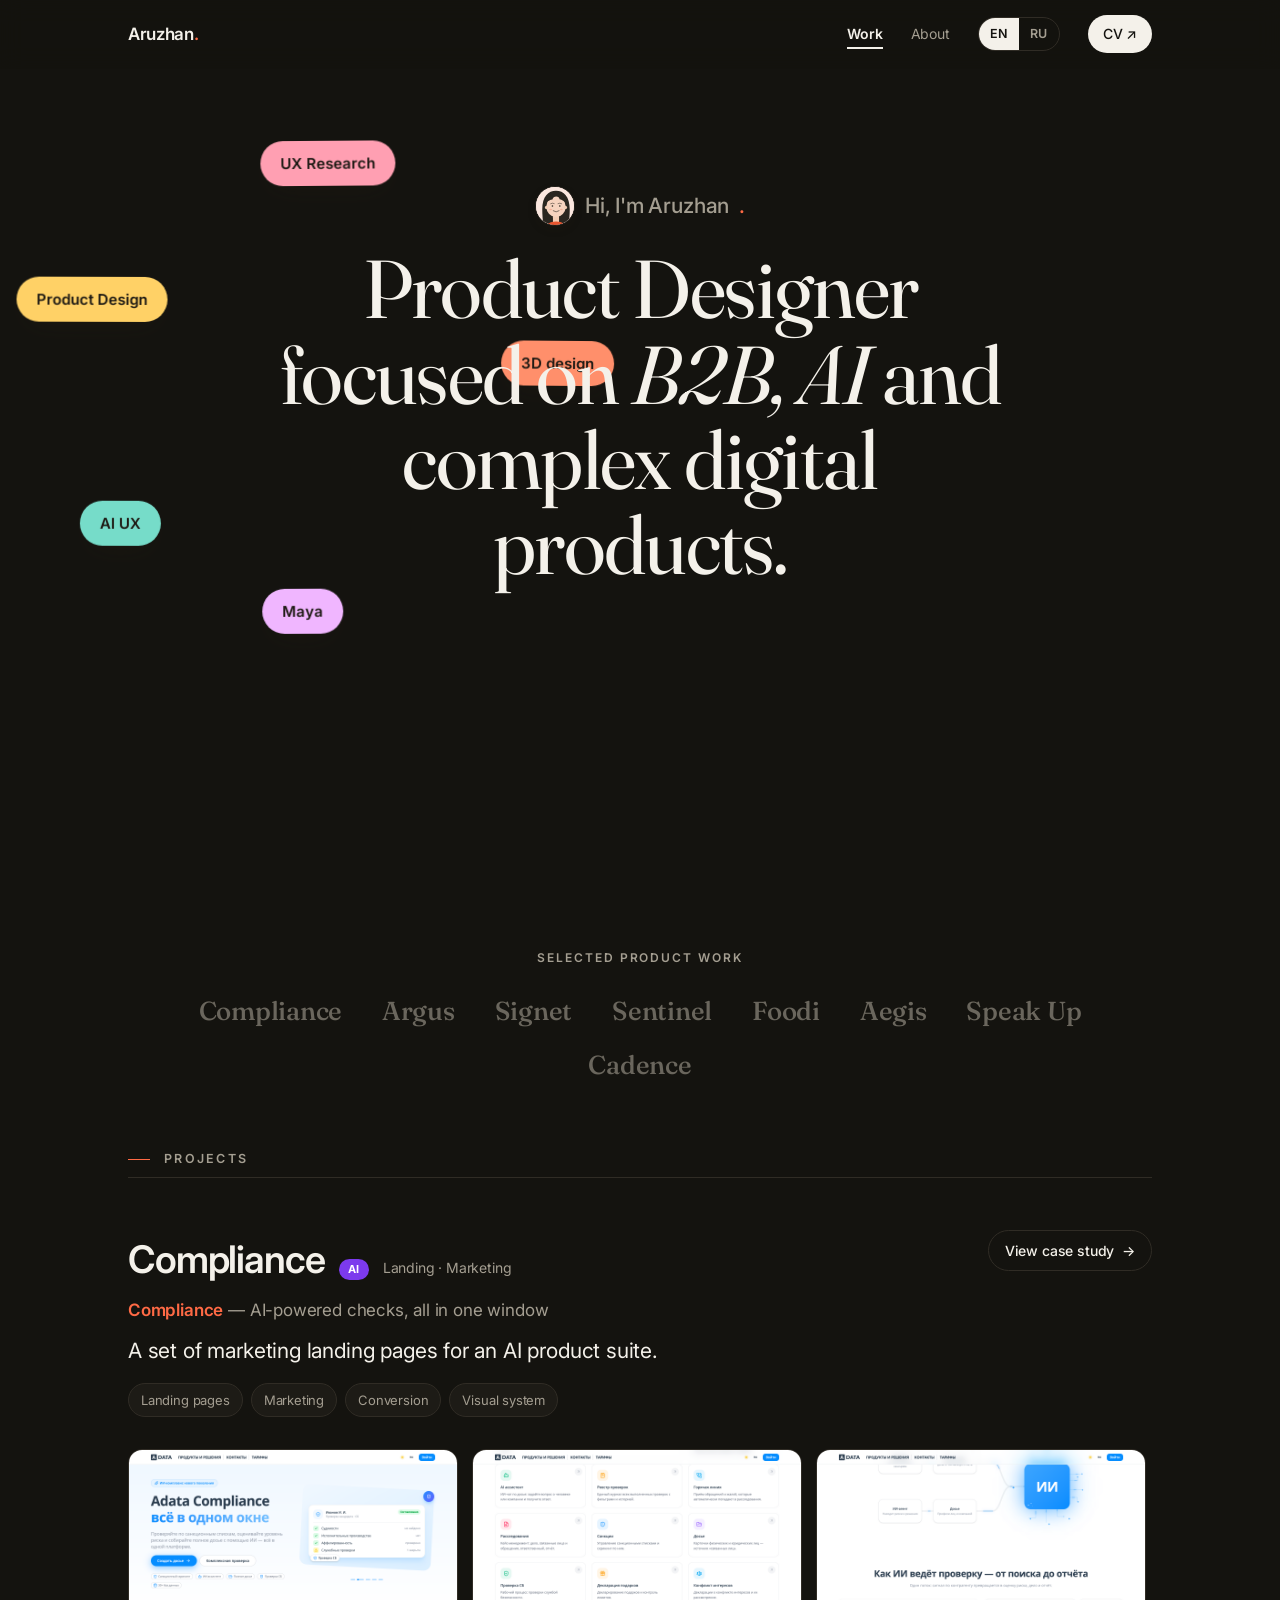
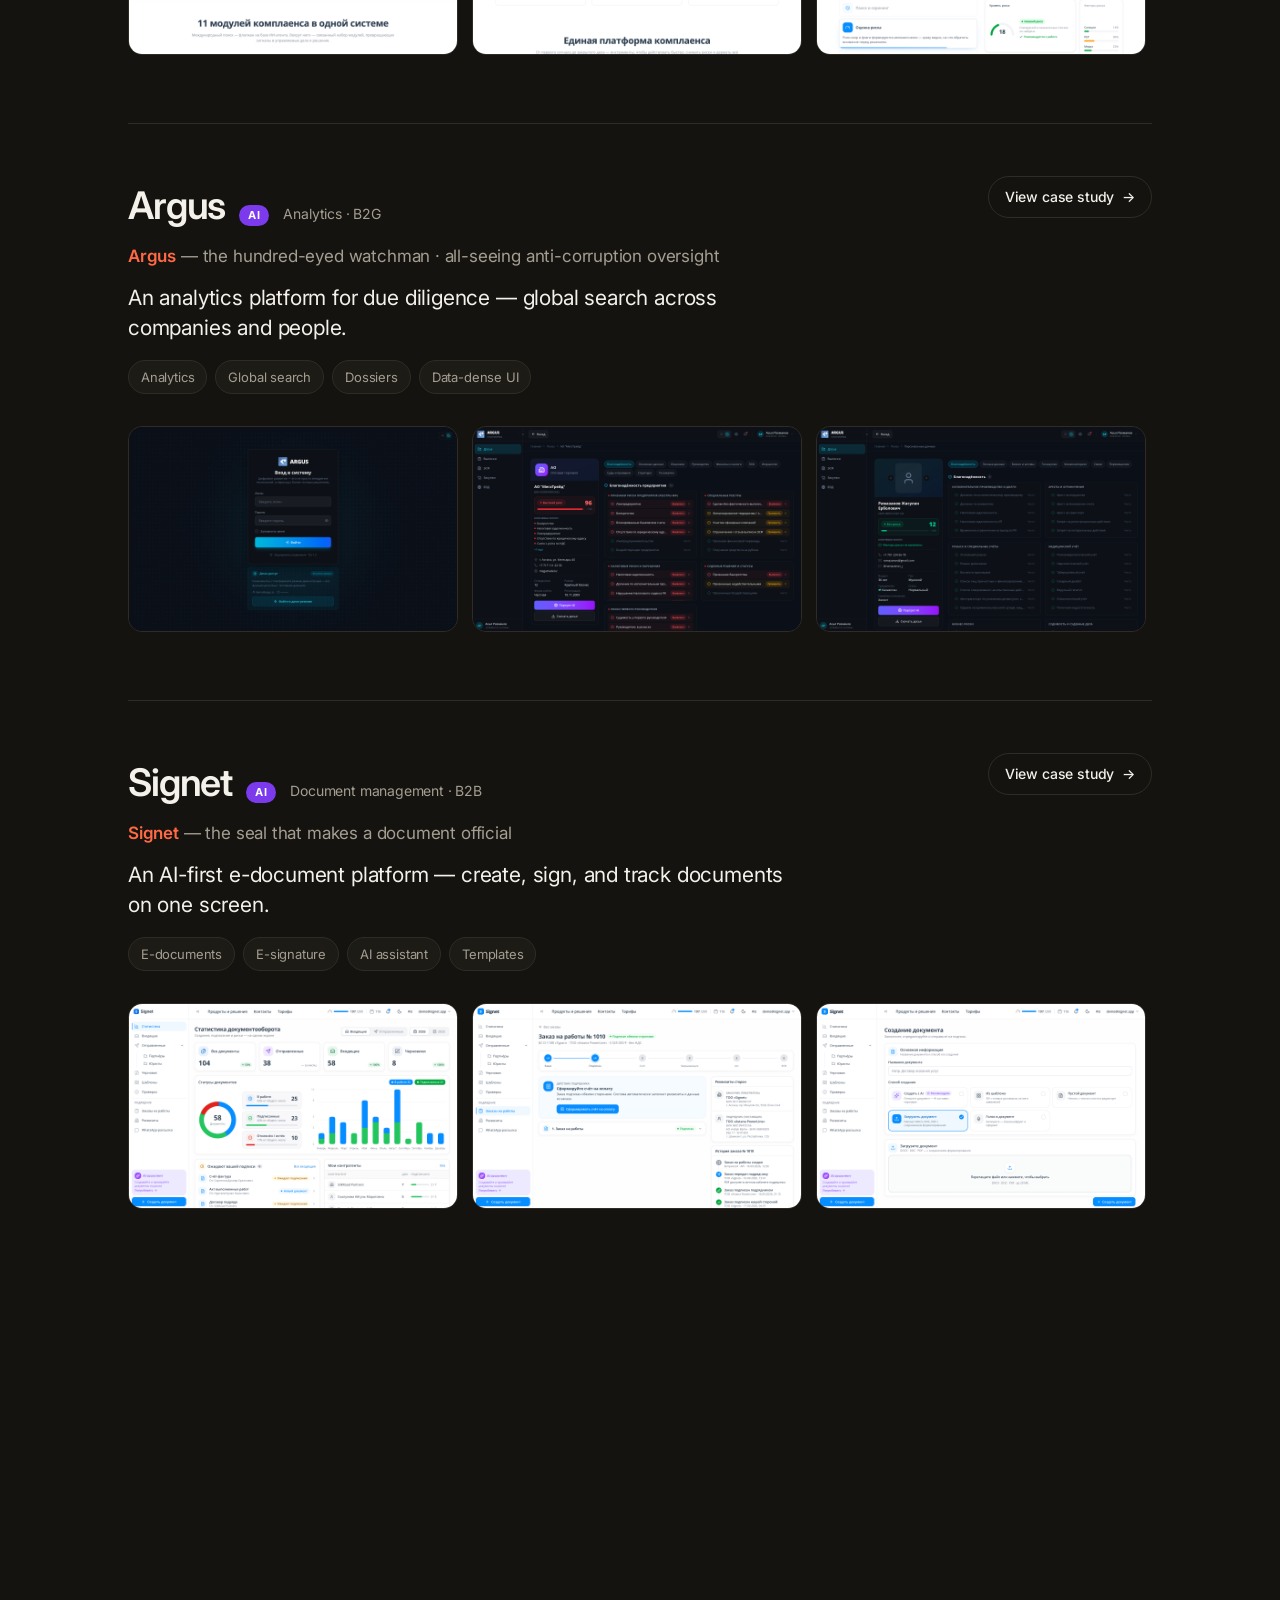
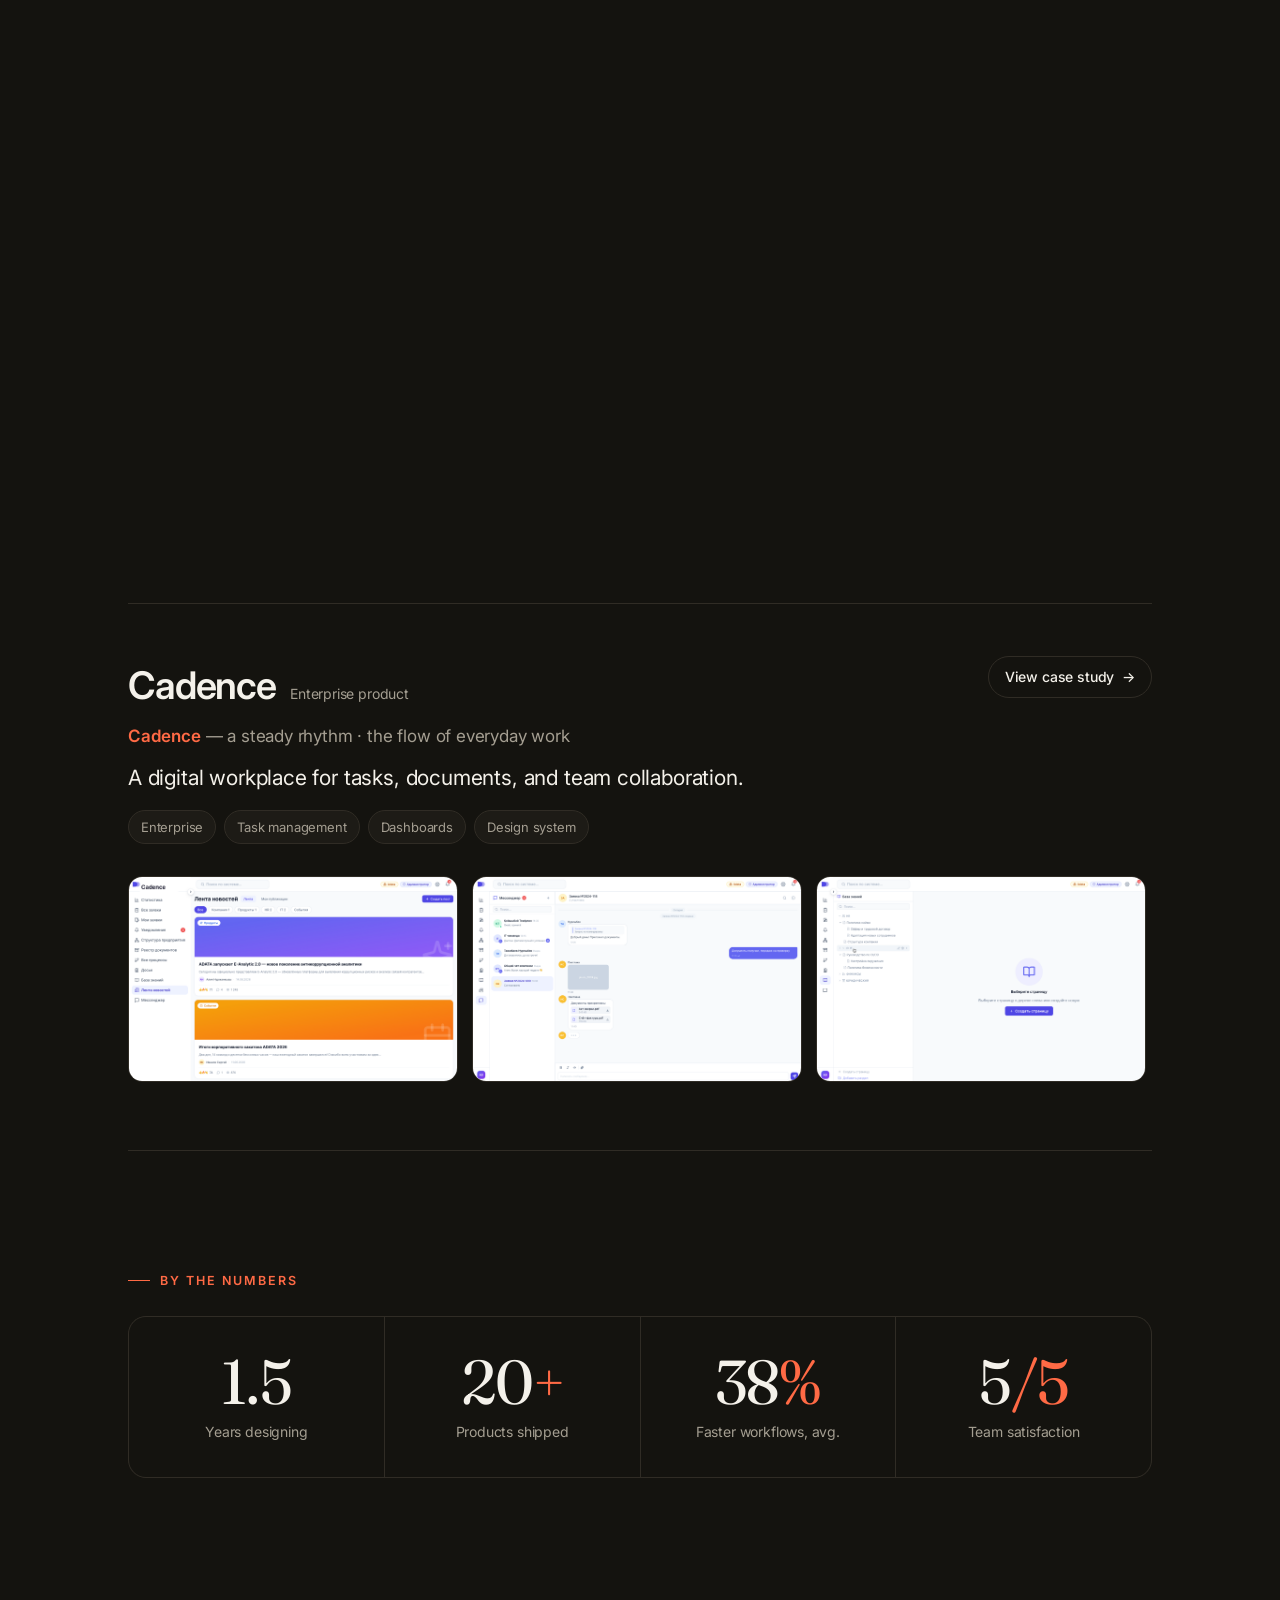
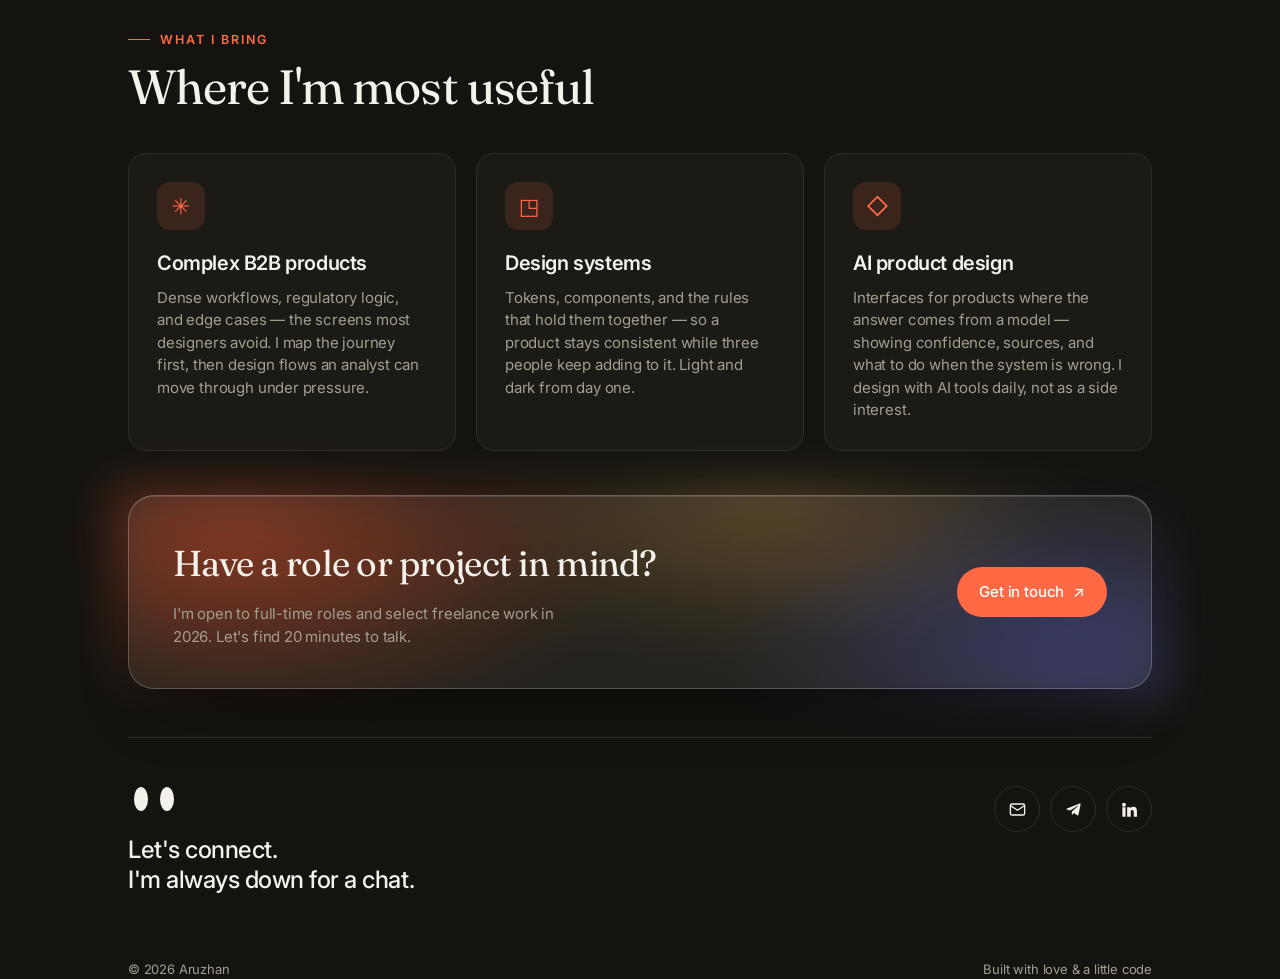
==== commit 0ed7d48d: "Add Sentinel case study (compliance dossier product); expand Signet gallery with home, document and " ====
--- a/index.html
+++ b/index.html
@@ -63,7 +63,7 @@
   <div class="trusted reveal">
     <span class="trusted-label" data-i18n="trusted.label">Selected product work</span>
     <div class="logos">
-      <span>Compliance</span><span>Argus</span><span>Signet</span><span>Foodi</span><span>Aegis</span><span>Speak&nbsp;Up</span><span>Cadence</span>
+      <span>Compliance</span><span>Argus</span><span>Signet</span><span>Sentinel</span><span>Foodi</span><span>Aegis</span><span>Speak&nbsp;Up</span><span>Cadence</span>
     </div>
   </div>
 
--- a/styles.css
+++ b/styles.css
@@ -156,6 +156,14 @@
 .psr-card { background: var(--card); border: 1px solid var(--line); border-radius: var(--radius); padding: 26px; }
 .psr-card h3 { font-family: 'Fraunces', Georgia, serif; font-weight: 400; font-size: 24px; margin-bottom: 12px; }
 .psr-card p { font-size: 15px; color: var(--soft); line-height: 1.55; }
+.cs-metrics { text-align: left; margin: 56px 0; }
+.cs-metrics-label { margin-bottom: 20px; }
+.cs-metrics-grid { display: grid; grid-template-columns: repeat(4, 1fr); gap: 18px; }
+.cs-metric { background: var(--card); border: 1px solid var(--line); border-radius: var(--radius); padding: 26px 24px; }
+.cs-metric-n { font-family: 'Fraunces', Georgia, serif; font-weight: 500; font-size: clamp(34px, 4vw, 46px); line-height: 1; letter-spacing: -0.01em; color: var(--accent); }
+.cs-metric-l { font-size: 14px; color: var(--soft); line-height: 1.4; margin-top: 12px; }
+@media (max-width: 820px) { .cs-metrics-grid { grid-template-columns: repeat(2, 1fr); } }
+@media (max-width: 480px) { .cs-metrics-grid { grid-template-columns: 1fr; } }
 .cs-gallery-label { display: flex; align-items: center; gap: 16px; margin: 30px 0 22px; color: var(--soft); }
 .cs-gallery-label::before, .cs-gallery-label::after { content: ''; height: 1px; background: var(--line); flex: 1; }
 .cs-gallery-label span { font-size: 13px; letter-spacing: .04em; }
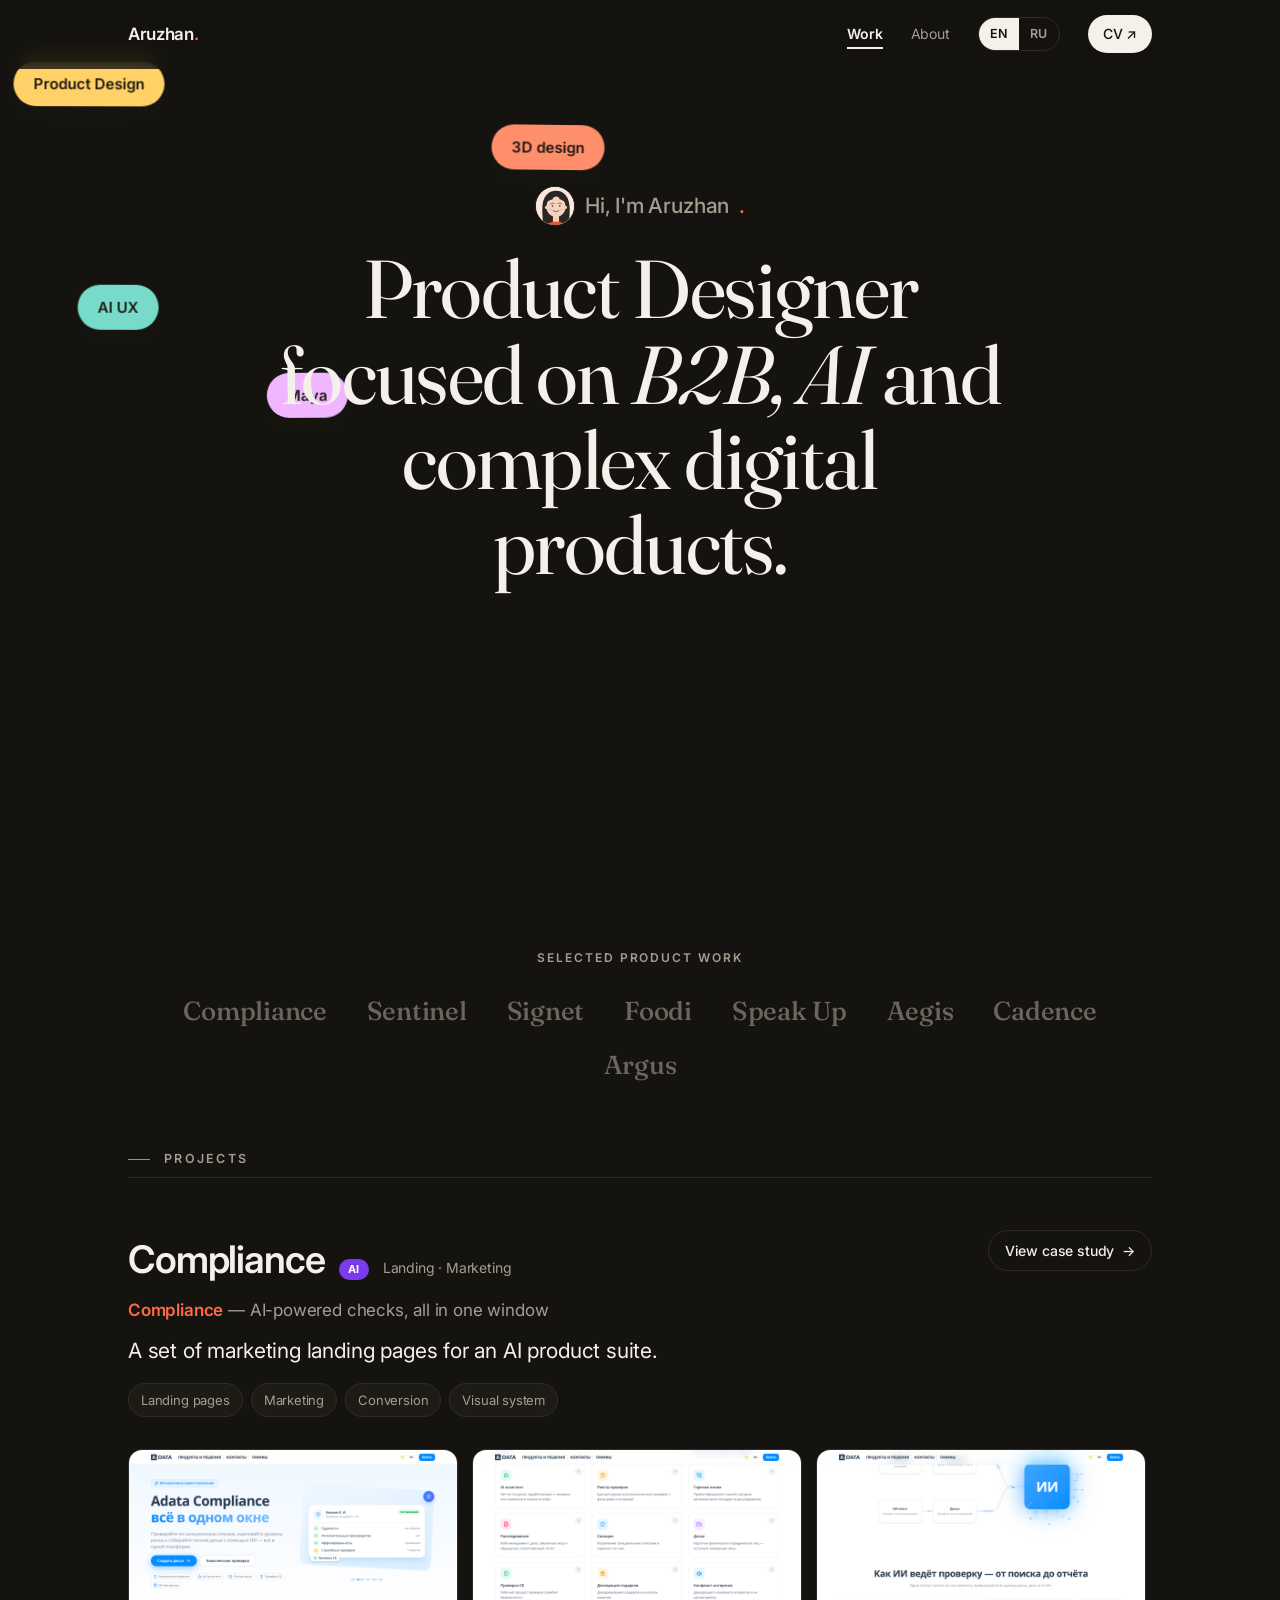
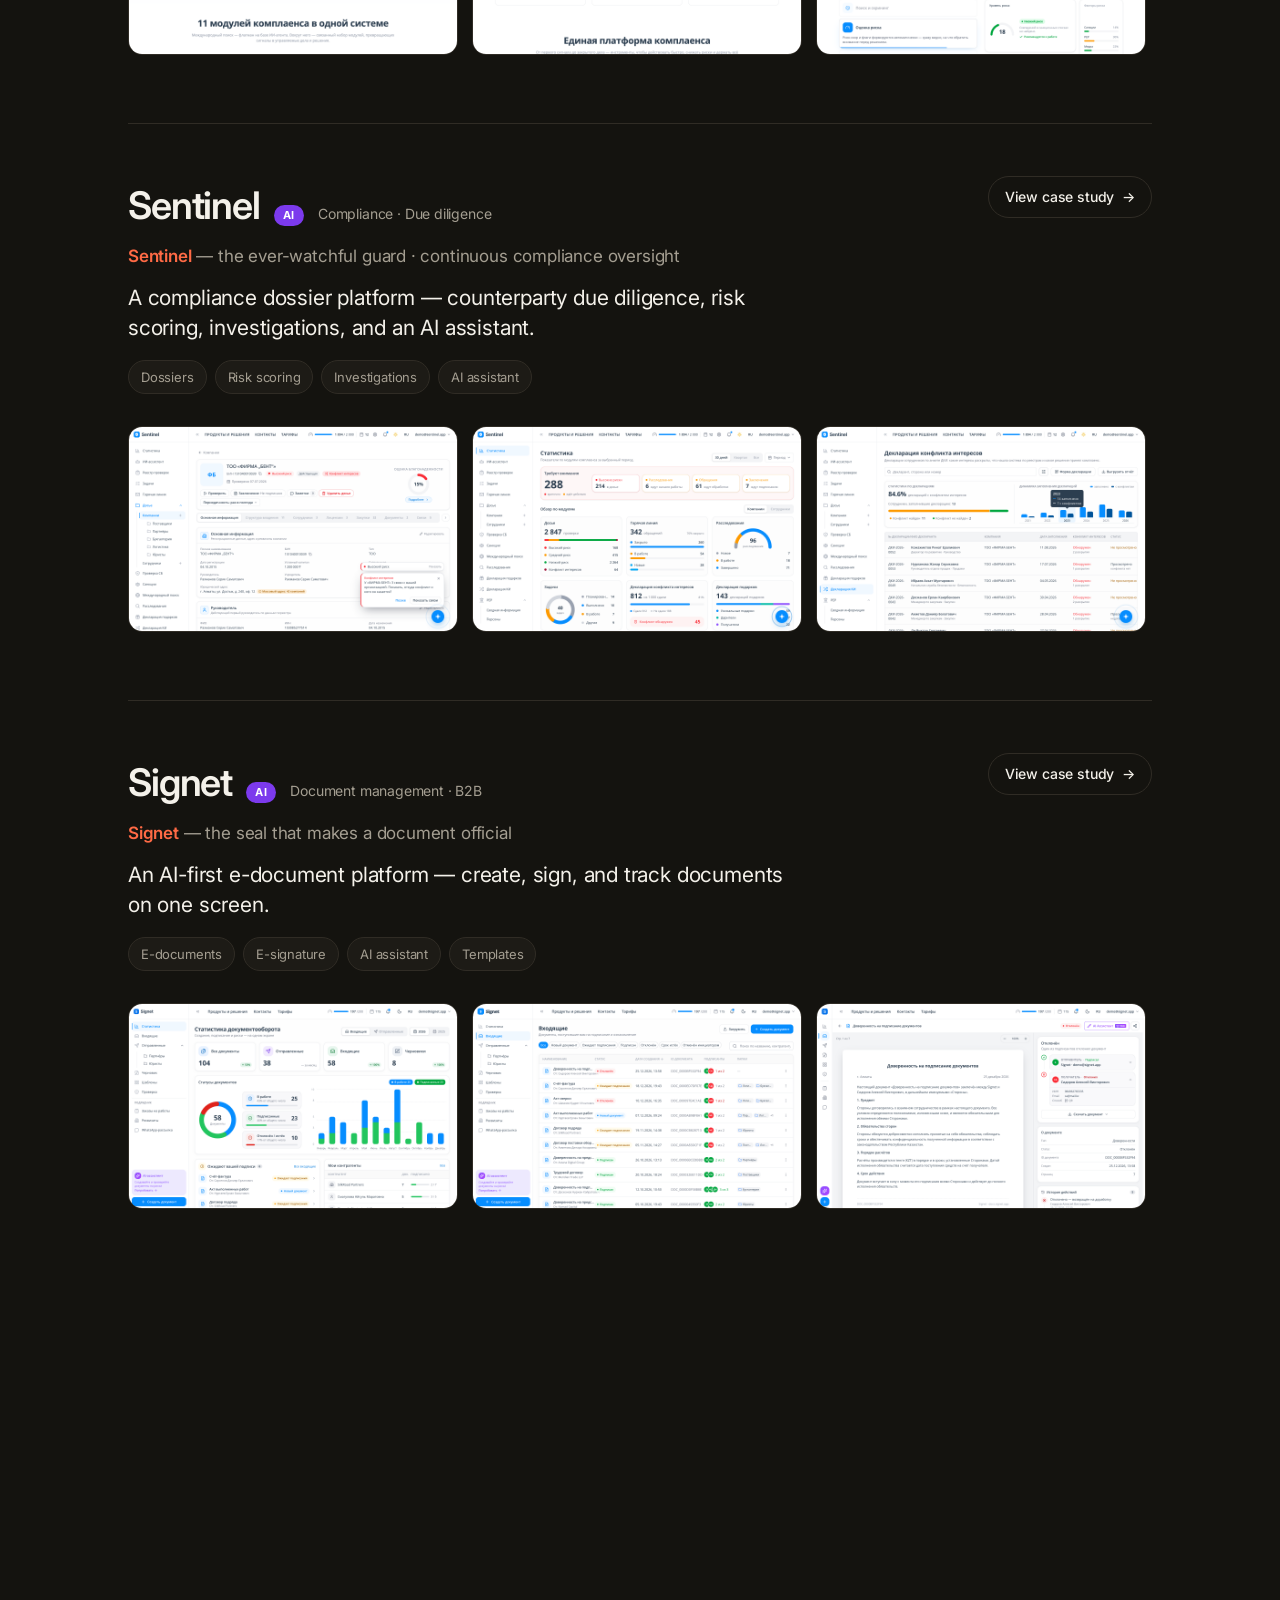
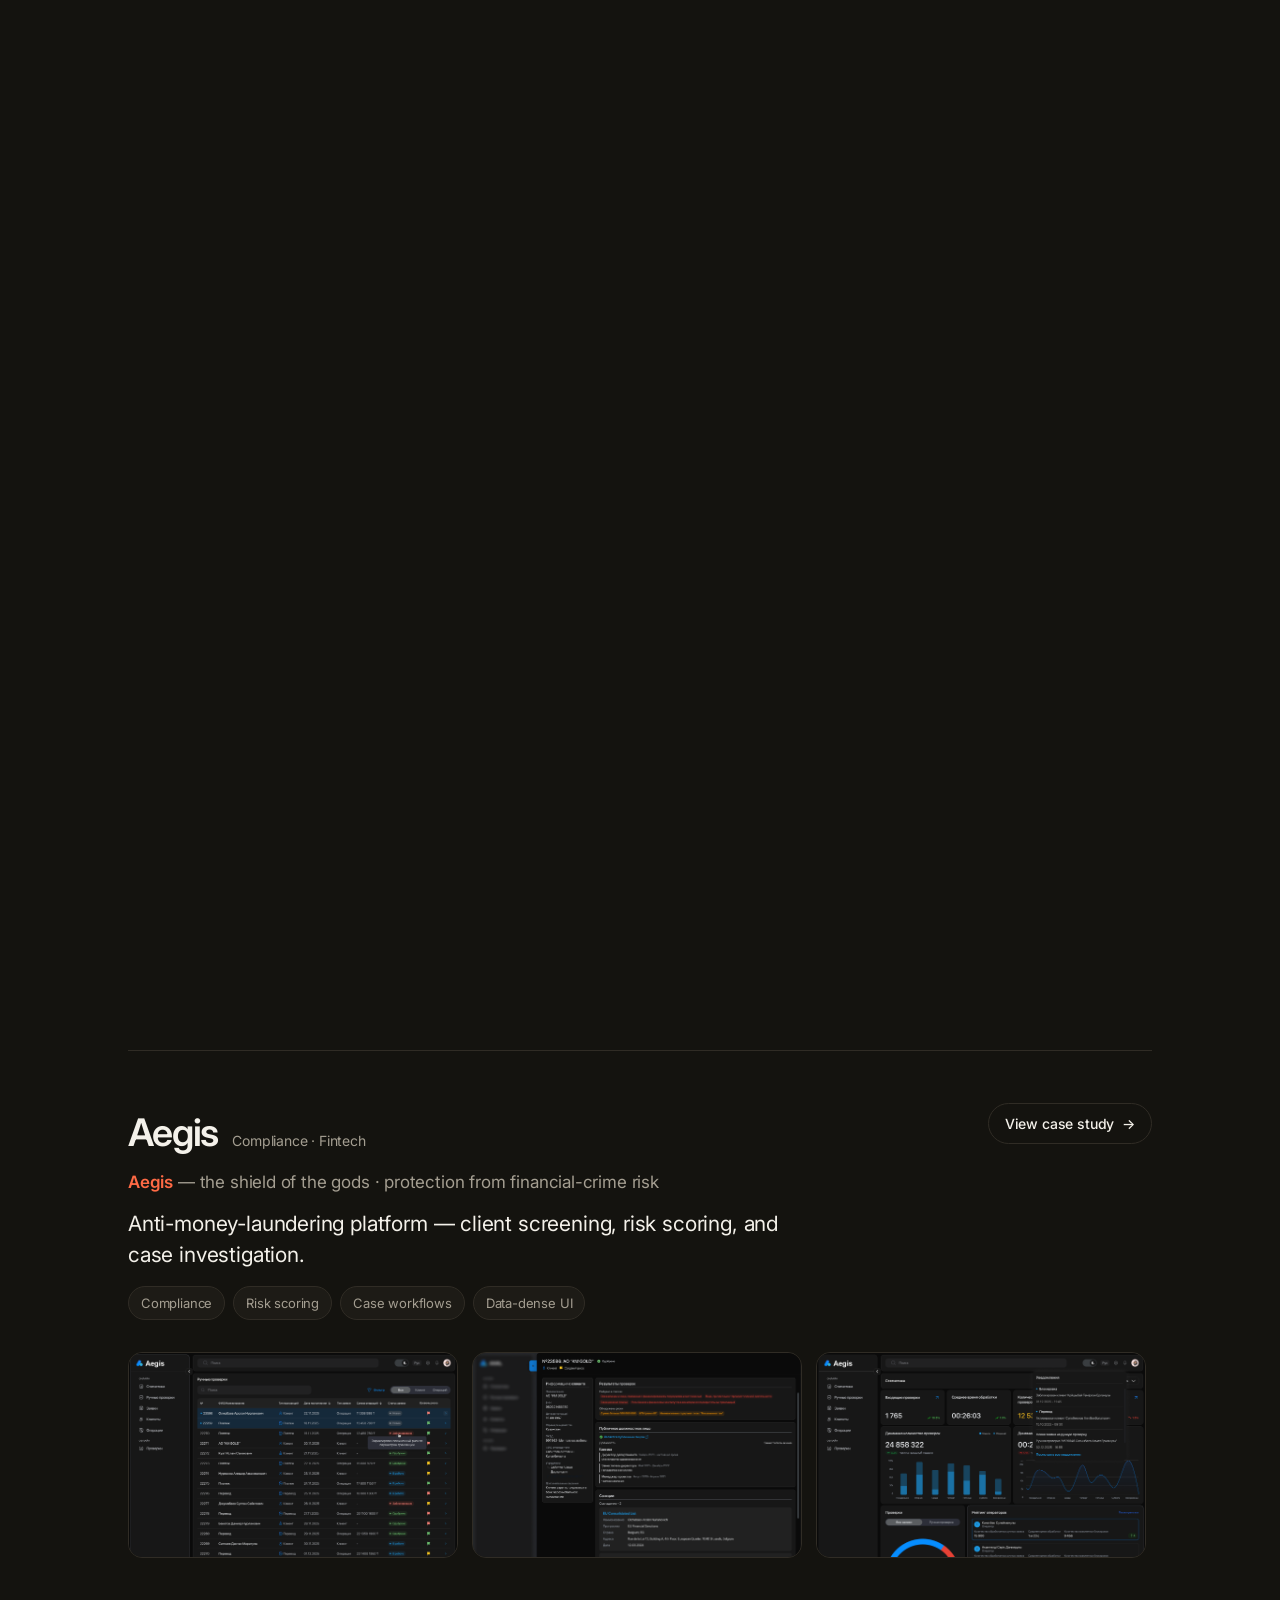
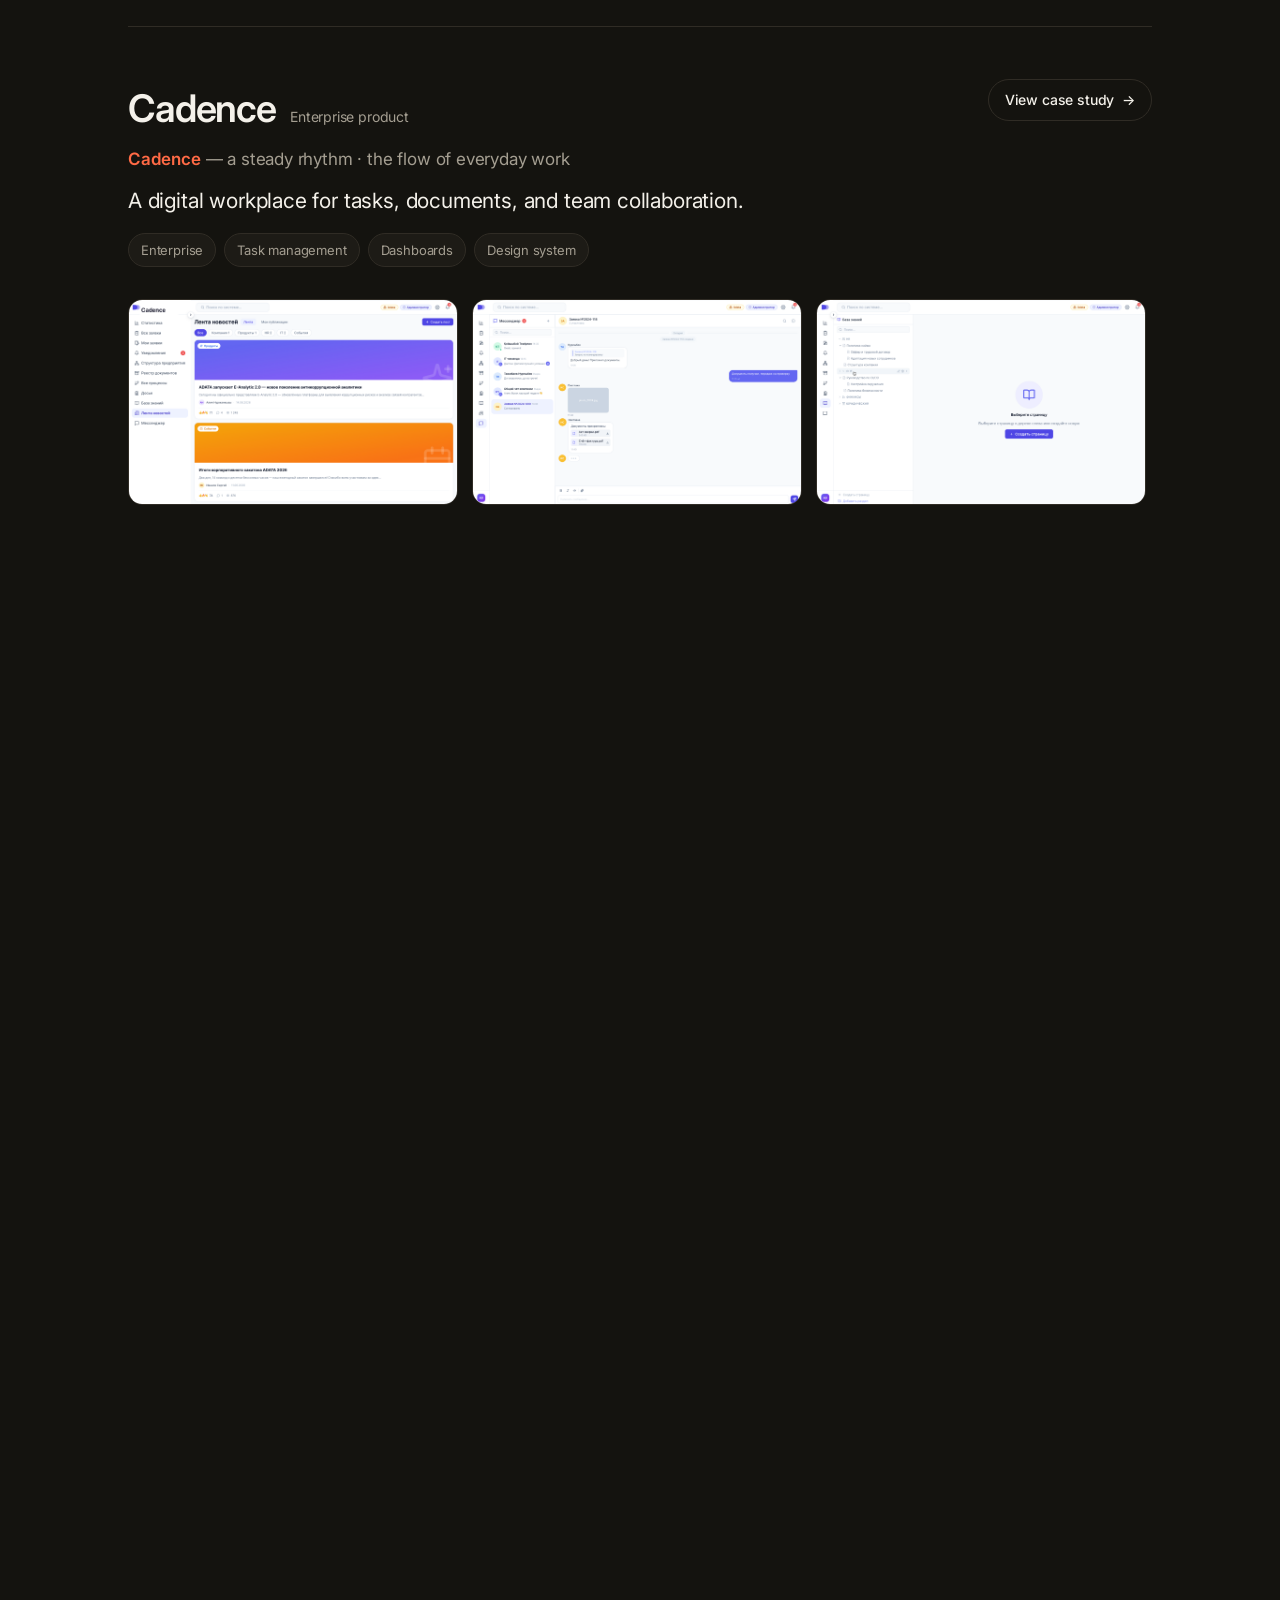
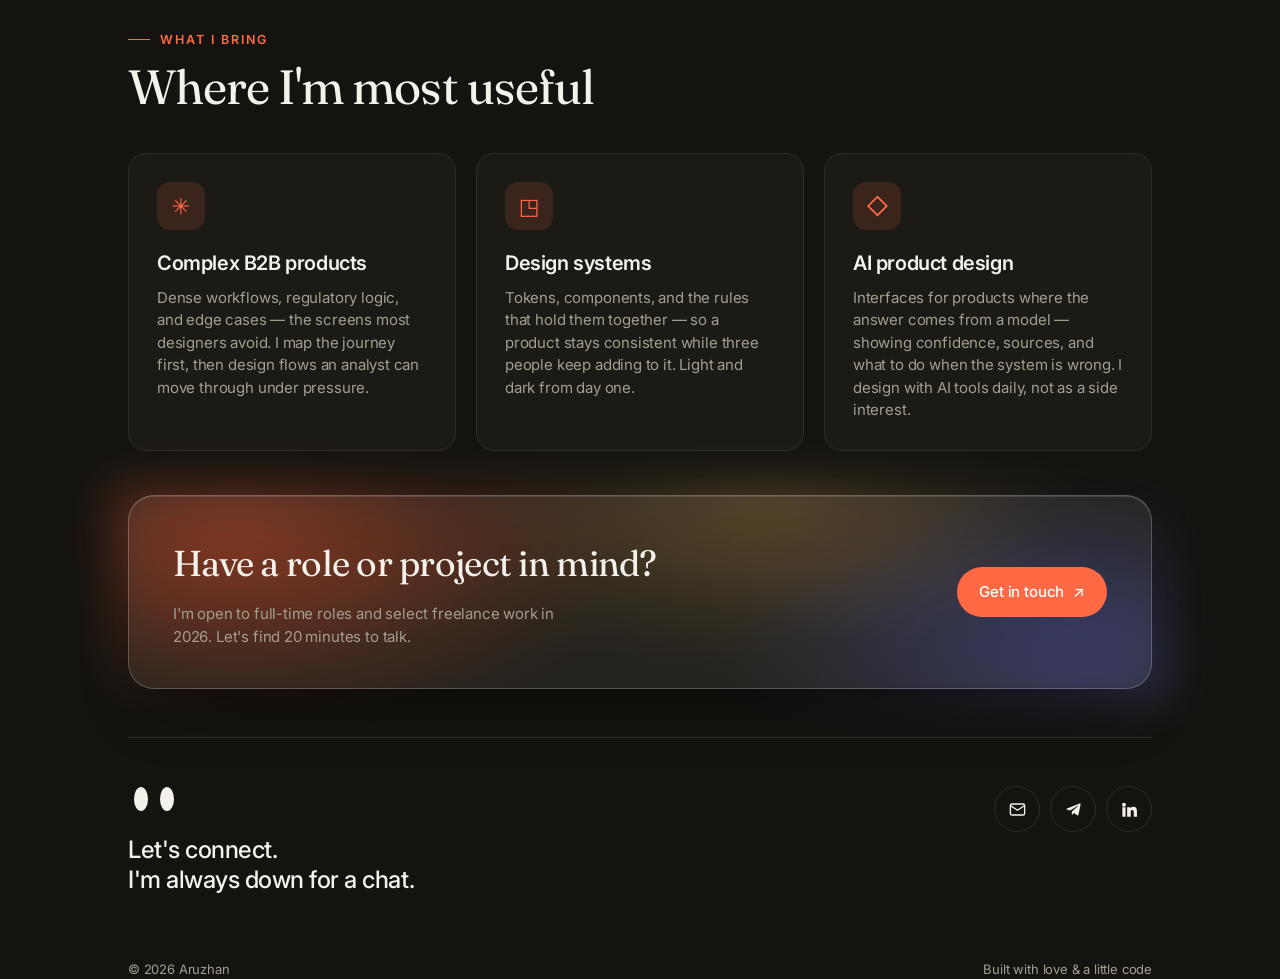
==== commit 30bcbef2: "Reorder projects (Compliance, Sentinel, Signet, Foodi, Speak Up, Aegis, Cadence, Argus); retitle Com" ====
--- a/index.html
+++ b/index.html
@@ -63,7 +63,7 @@
   <div class="trusted reveal">
     <span class="trusted-label" data-i18n="trusted.label">Selected product work</span>
     <div class="logos">
-      <span>Compliance</span><span>Argus</span><span>Signet</span><span>Sentinel</span><span>Foodi</span><span>Aegis</span><span>Speak&nbsp;Up</span><span>Cadence</span>
+      <span>Compliance</span><span>Sentinel</span><span>Signet</span><span>Foodi</span><span>Speak&nbsp;Up</span><span>Aegis</span><span>Cadence</span><span>Argus</span>
     </div>
   </div>
 
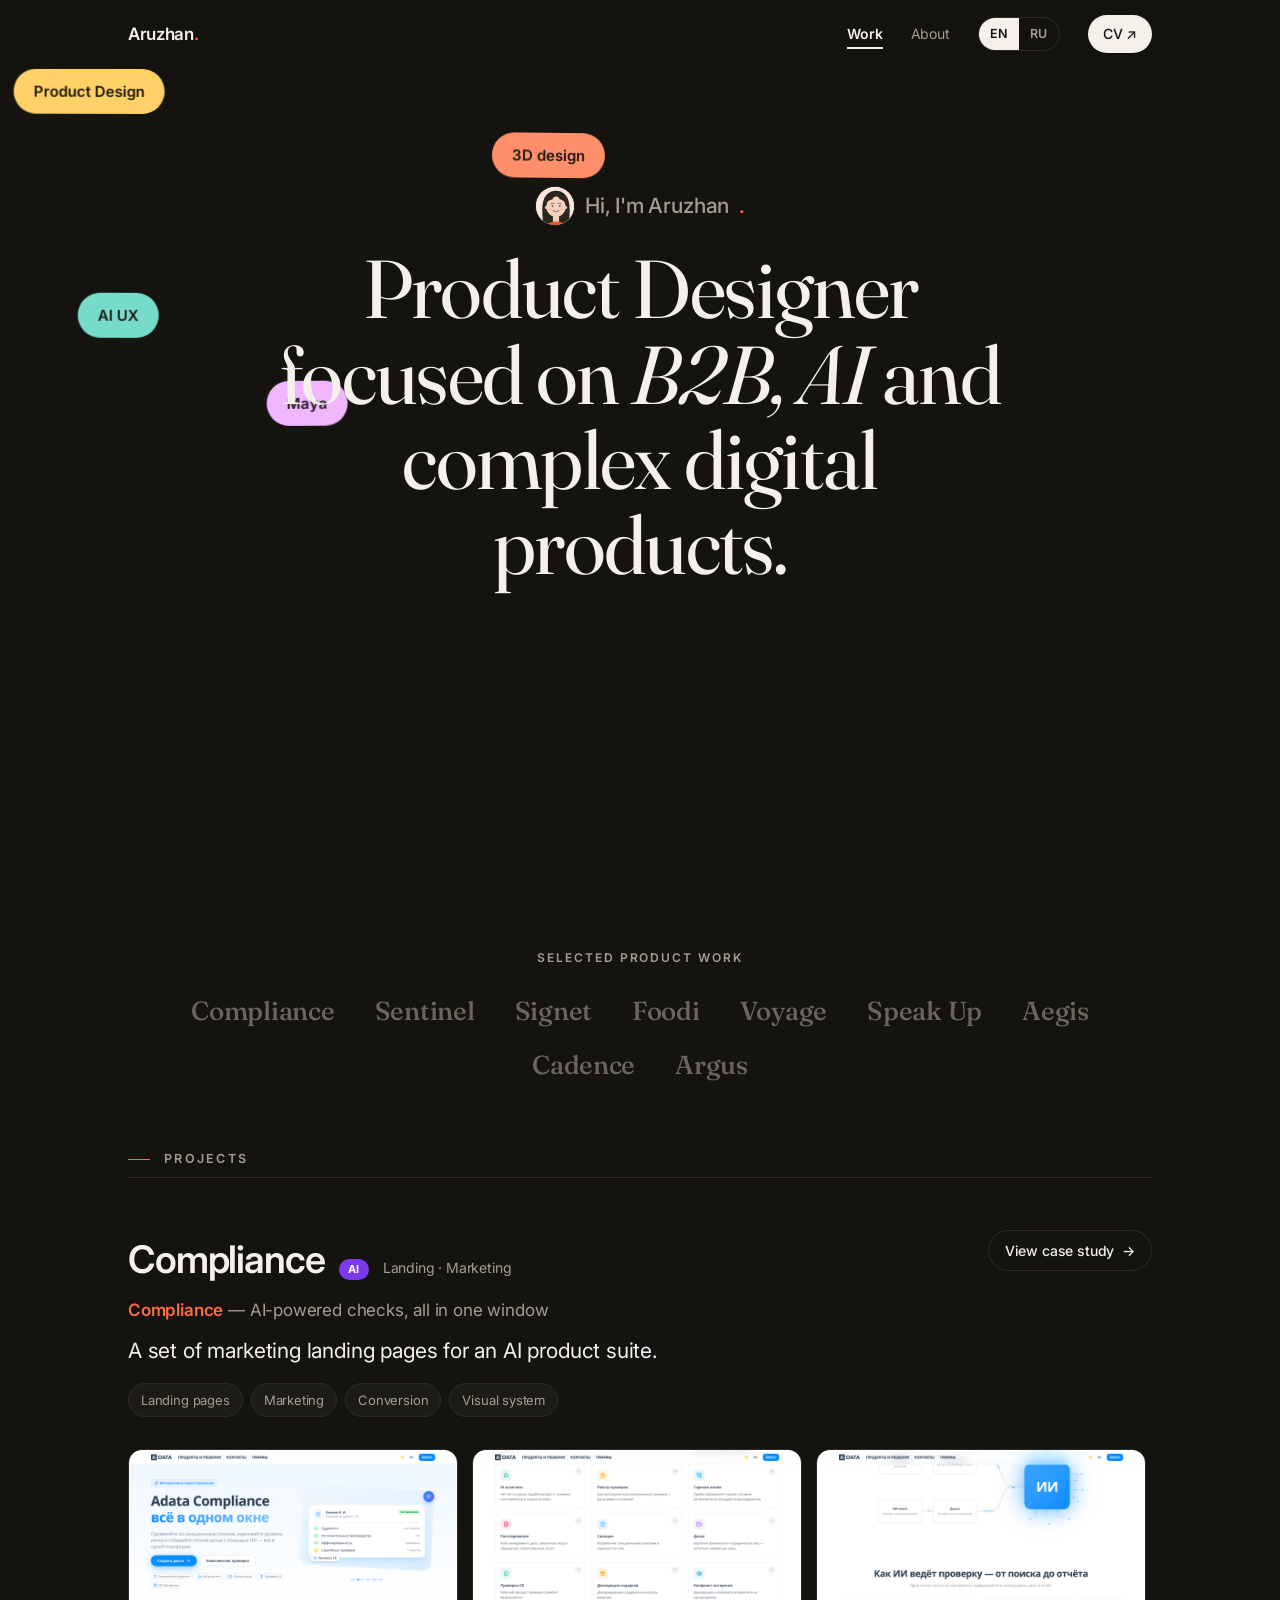
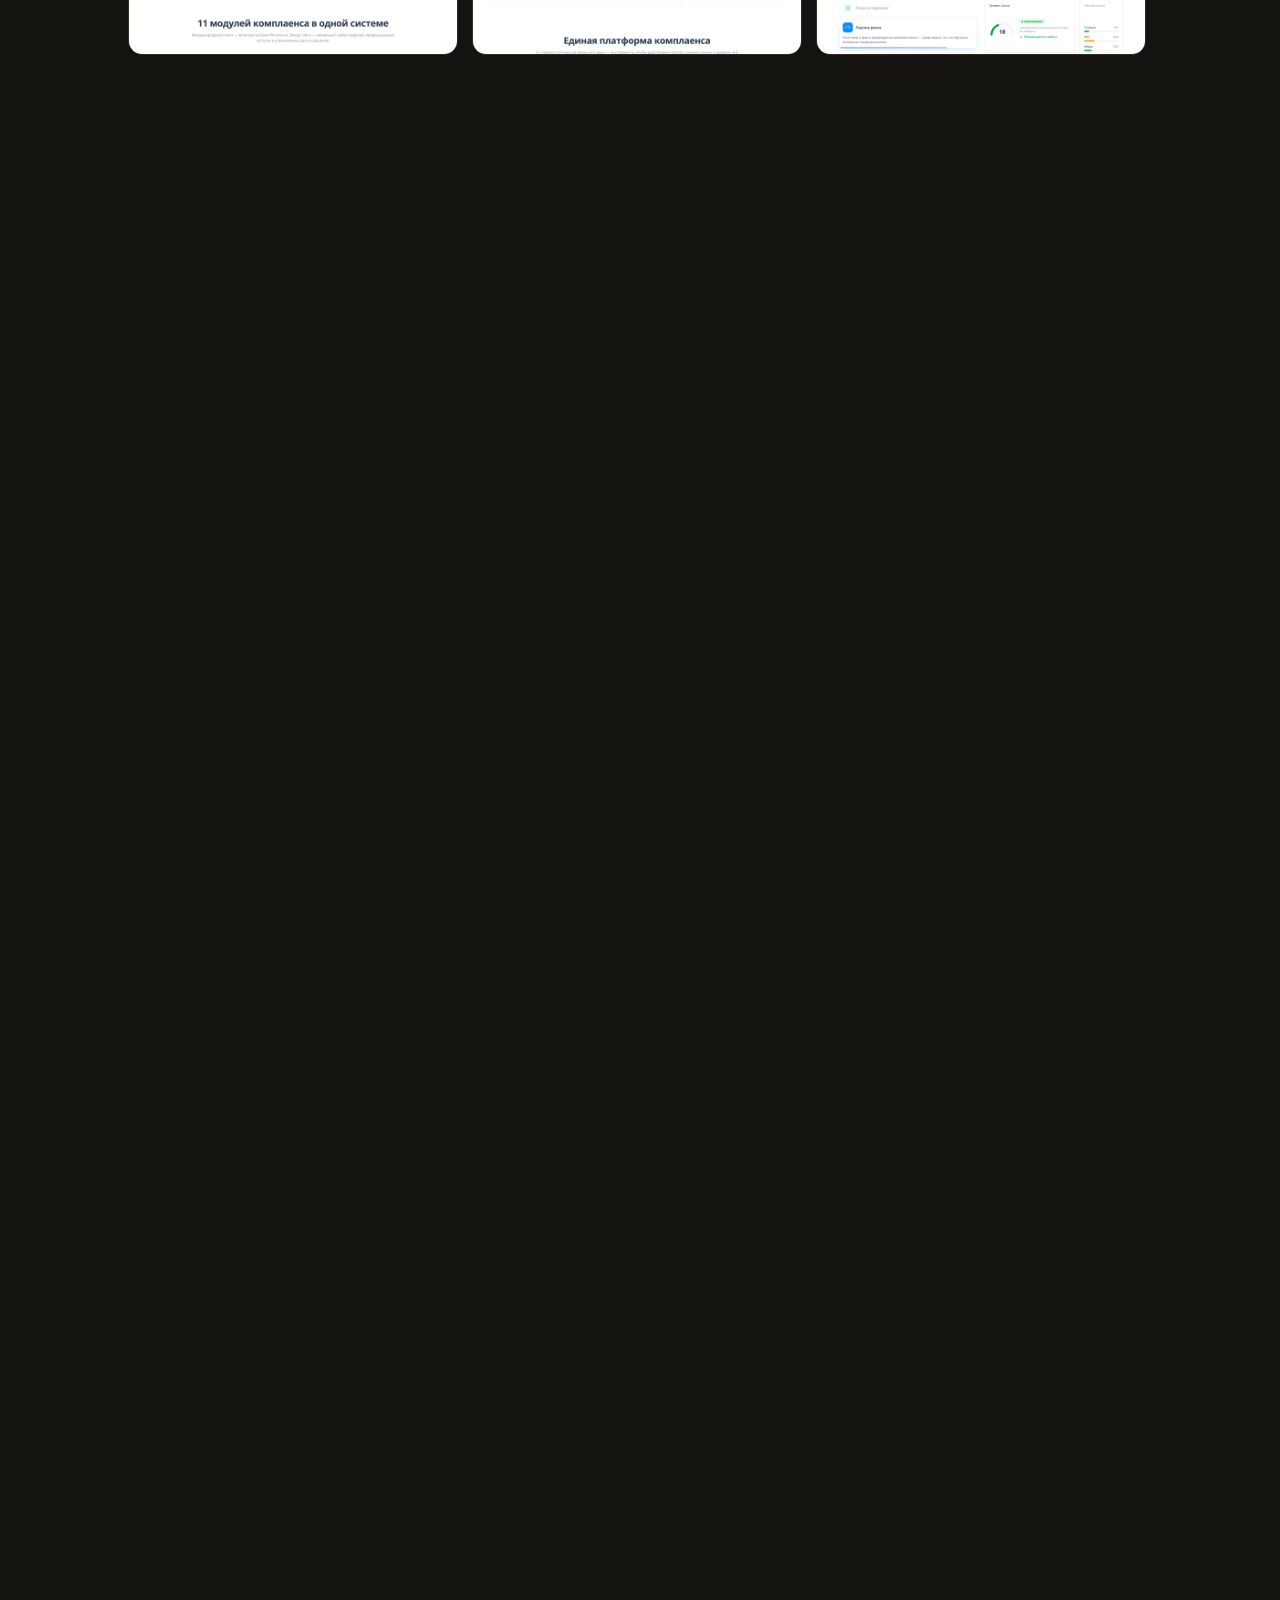
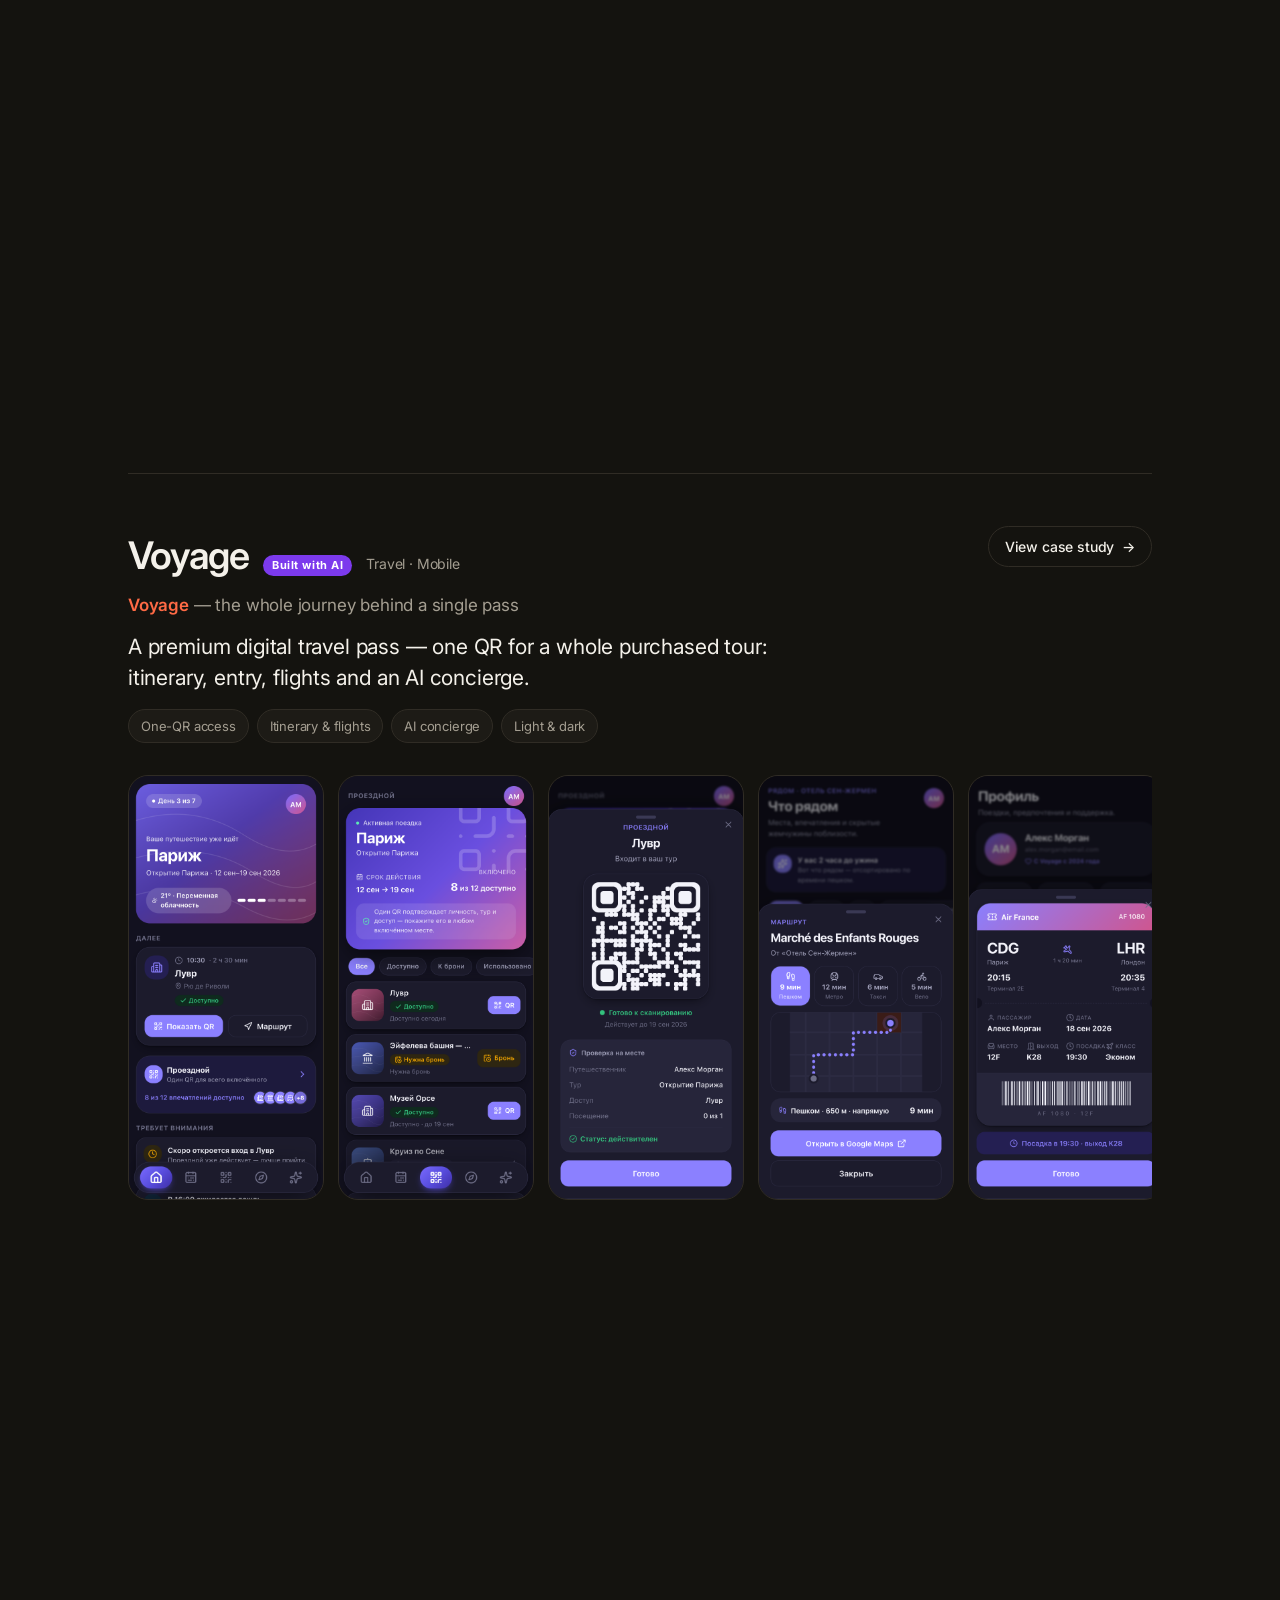
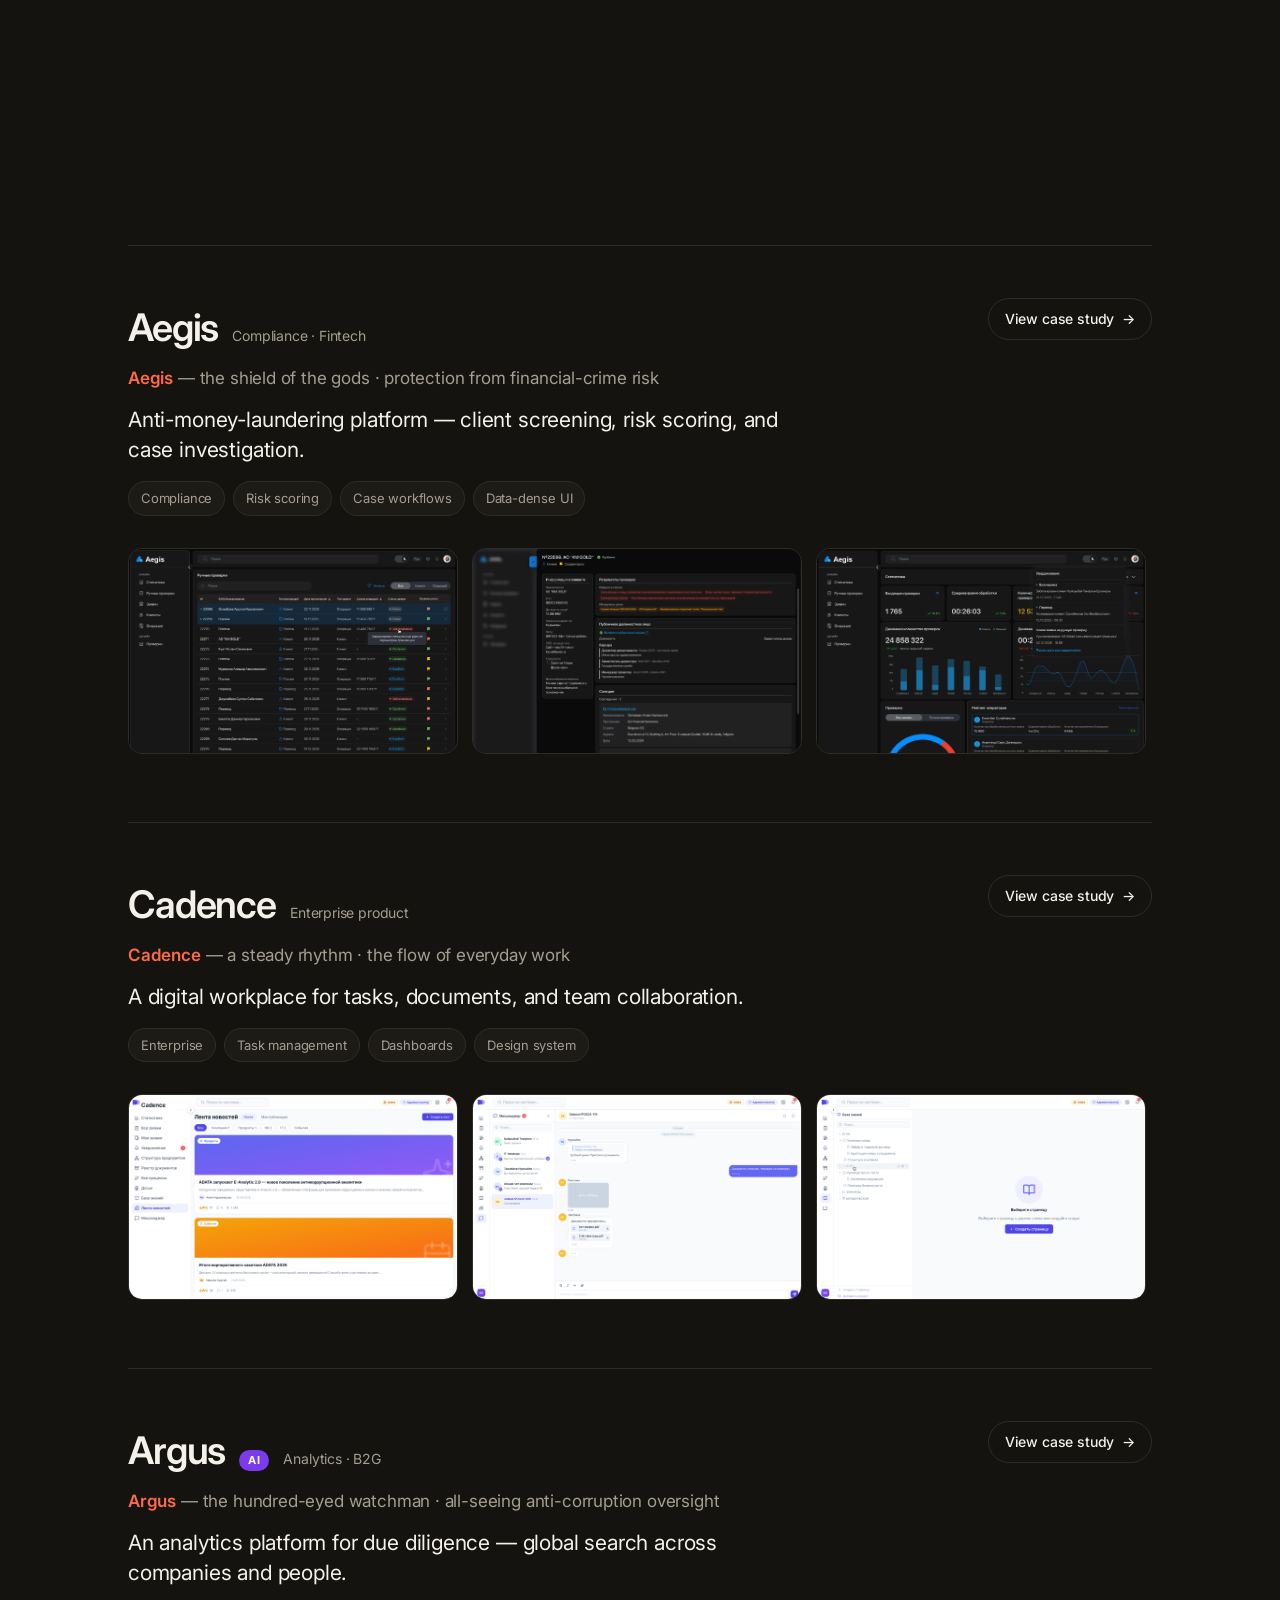
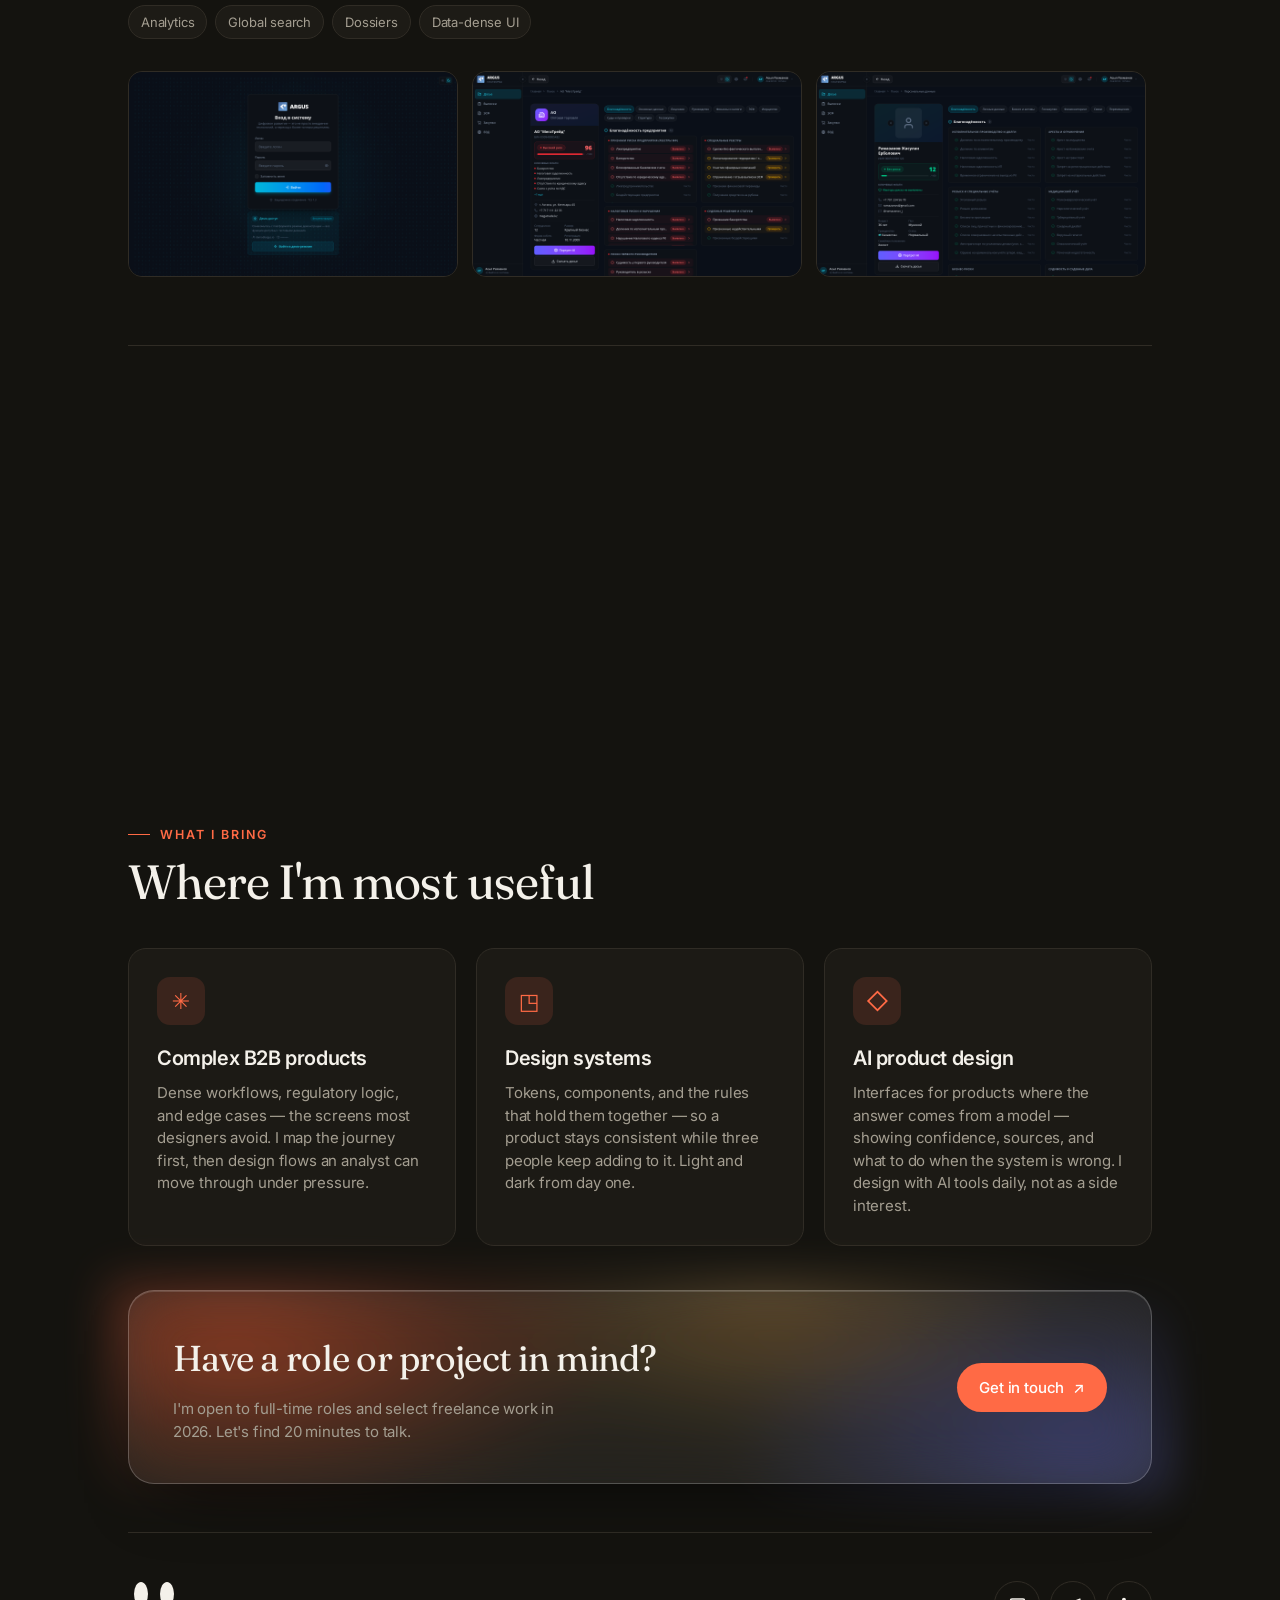
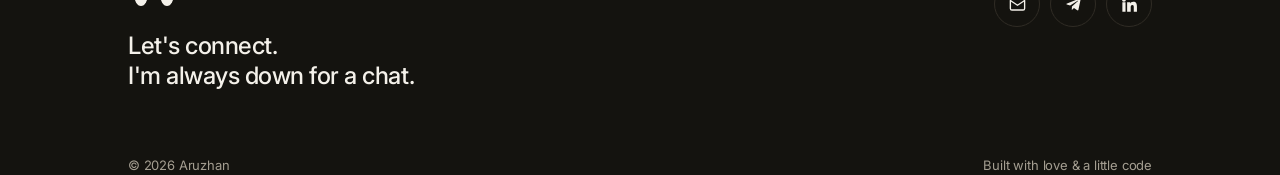
==== commit d05e7fac: "Add Voyage travel-pass case study (9-screen flow, EN/RU)" ====
--- a/index.html
+++ b/index.html
@@ -63,7 +63,7 @@
   <div class="trusted reveal">
     <span class="trusted-label" data-i18n="trusted.label">Selected product work</span>
     <div class="logos">
-      <span>Compliance</span><span>Sentinel</span><span>Signet</span><span>Foodi</span><span>Speak&nbsp;Up</span><span>Aegis</span><span>Cadence</span><span>Argus</span>
+      <span>Compliance</span><span>Sentinel</span><span>Signet</span><span>Foodi</span><span>Voyage</span><span>Speak&nbsp;Up</span><span>Aegis</span><span>Cadence</span><span>Argus</span>
     </div>
   </div>
 
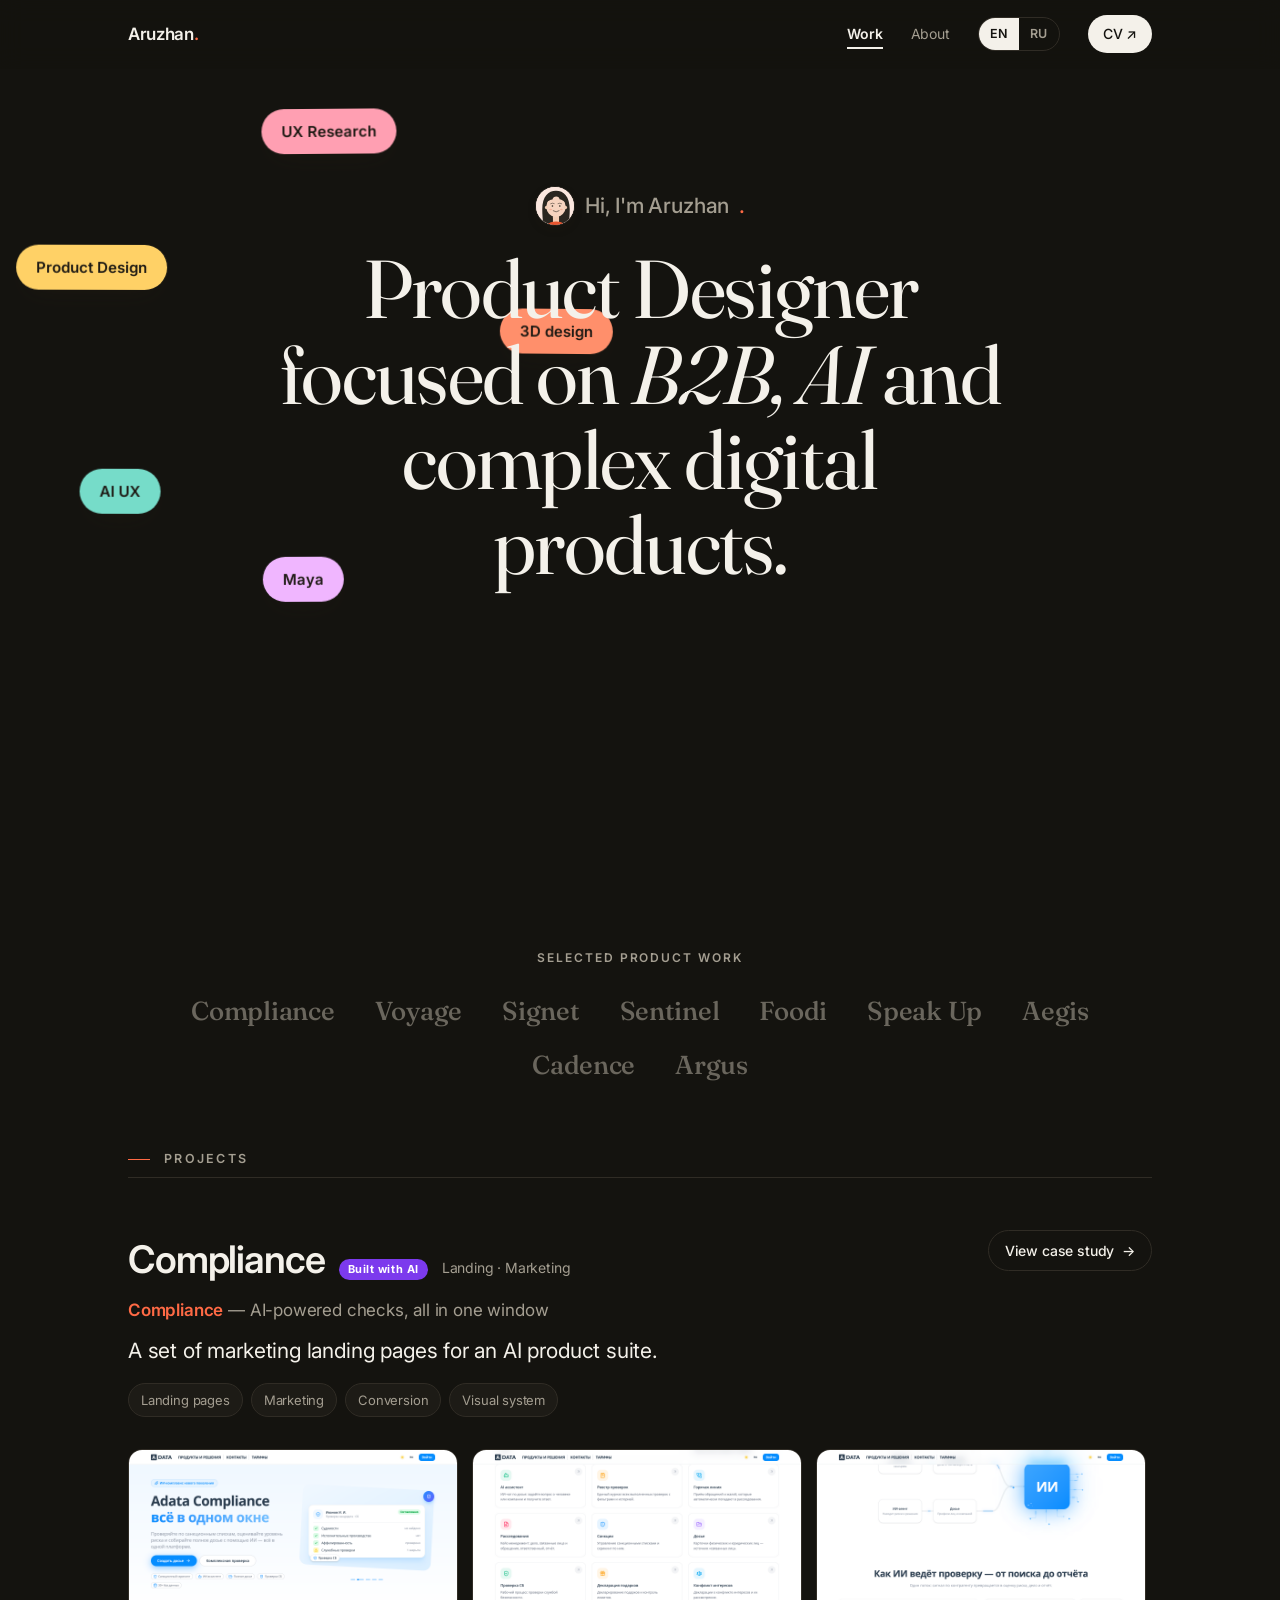
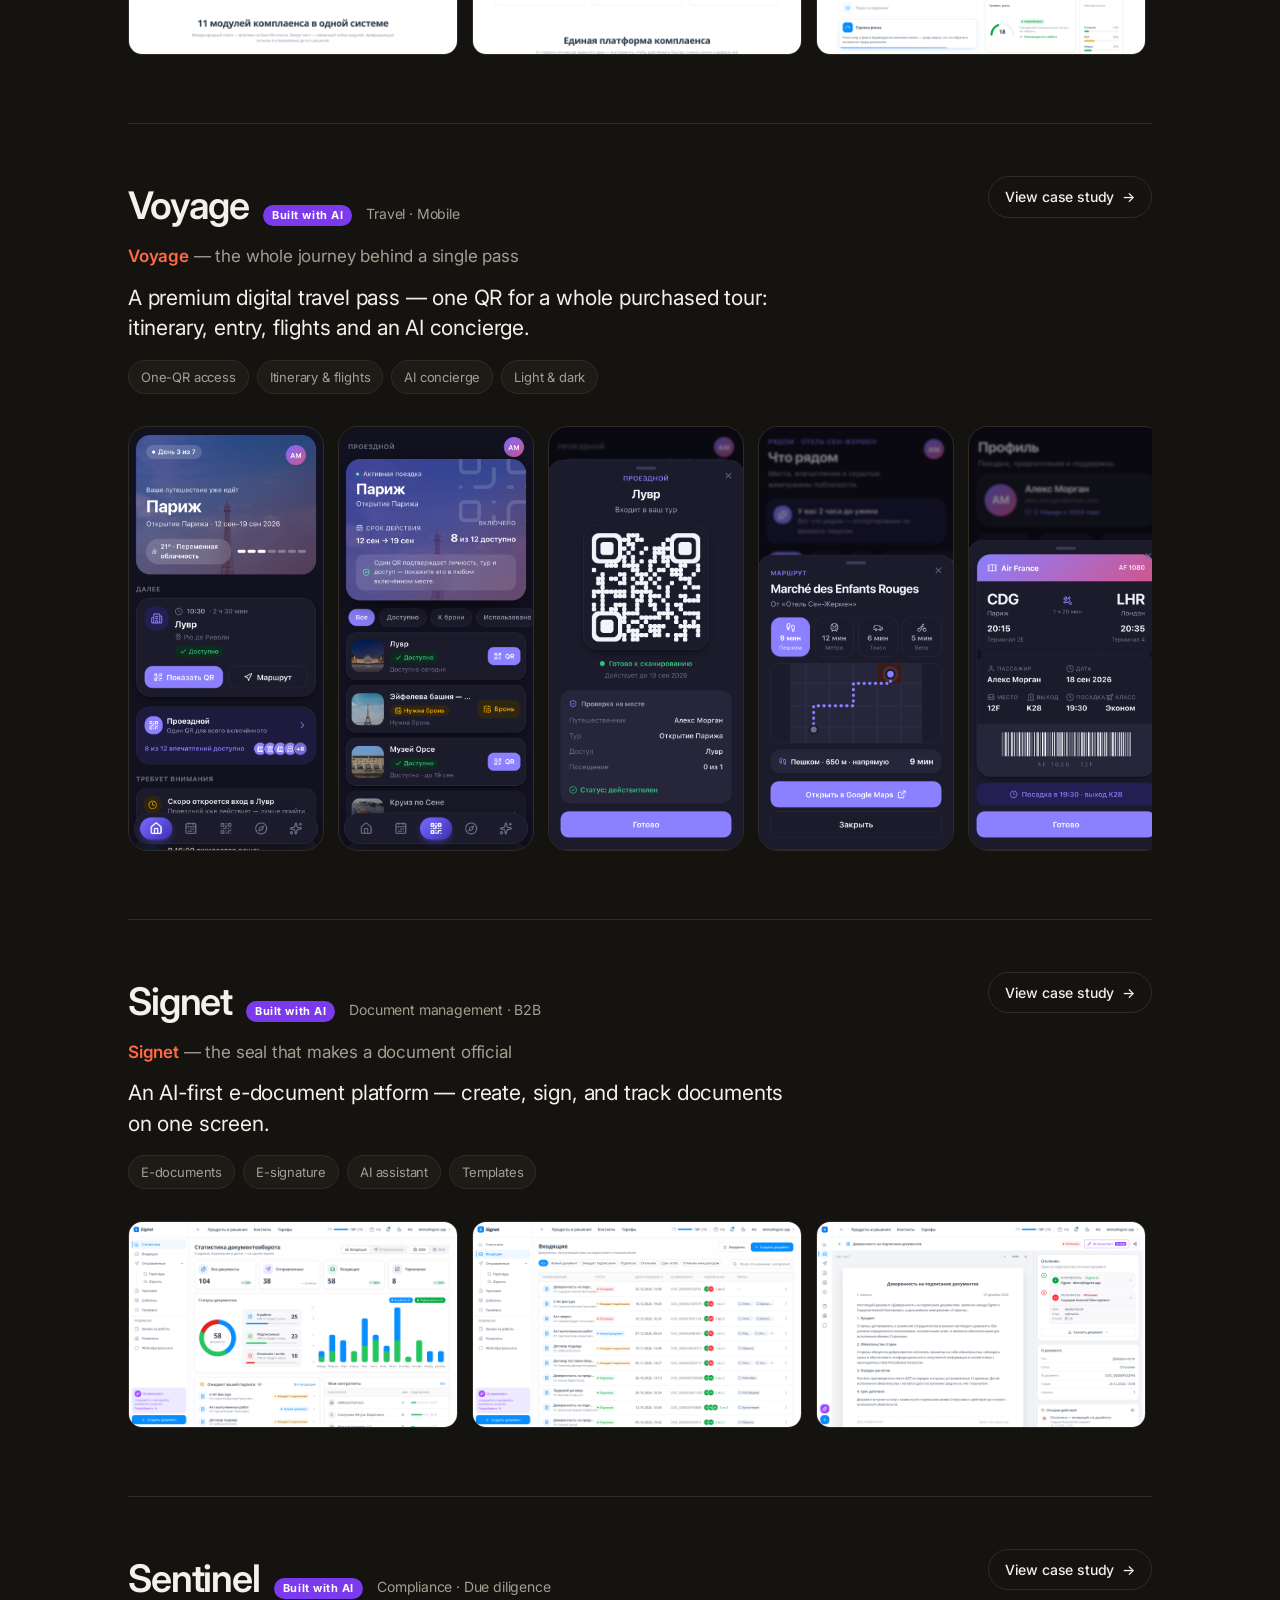
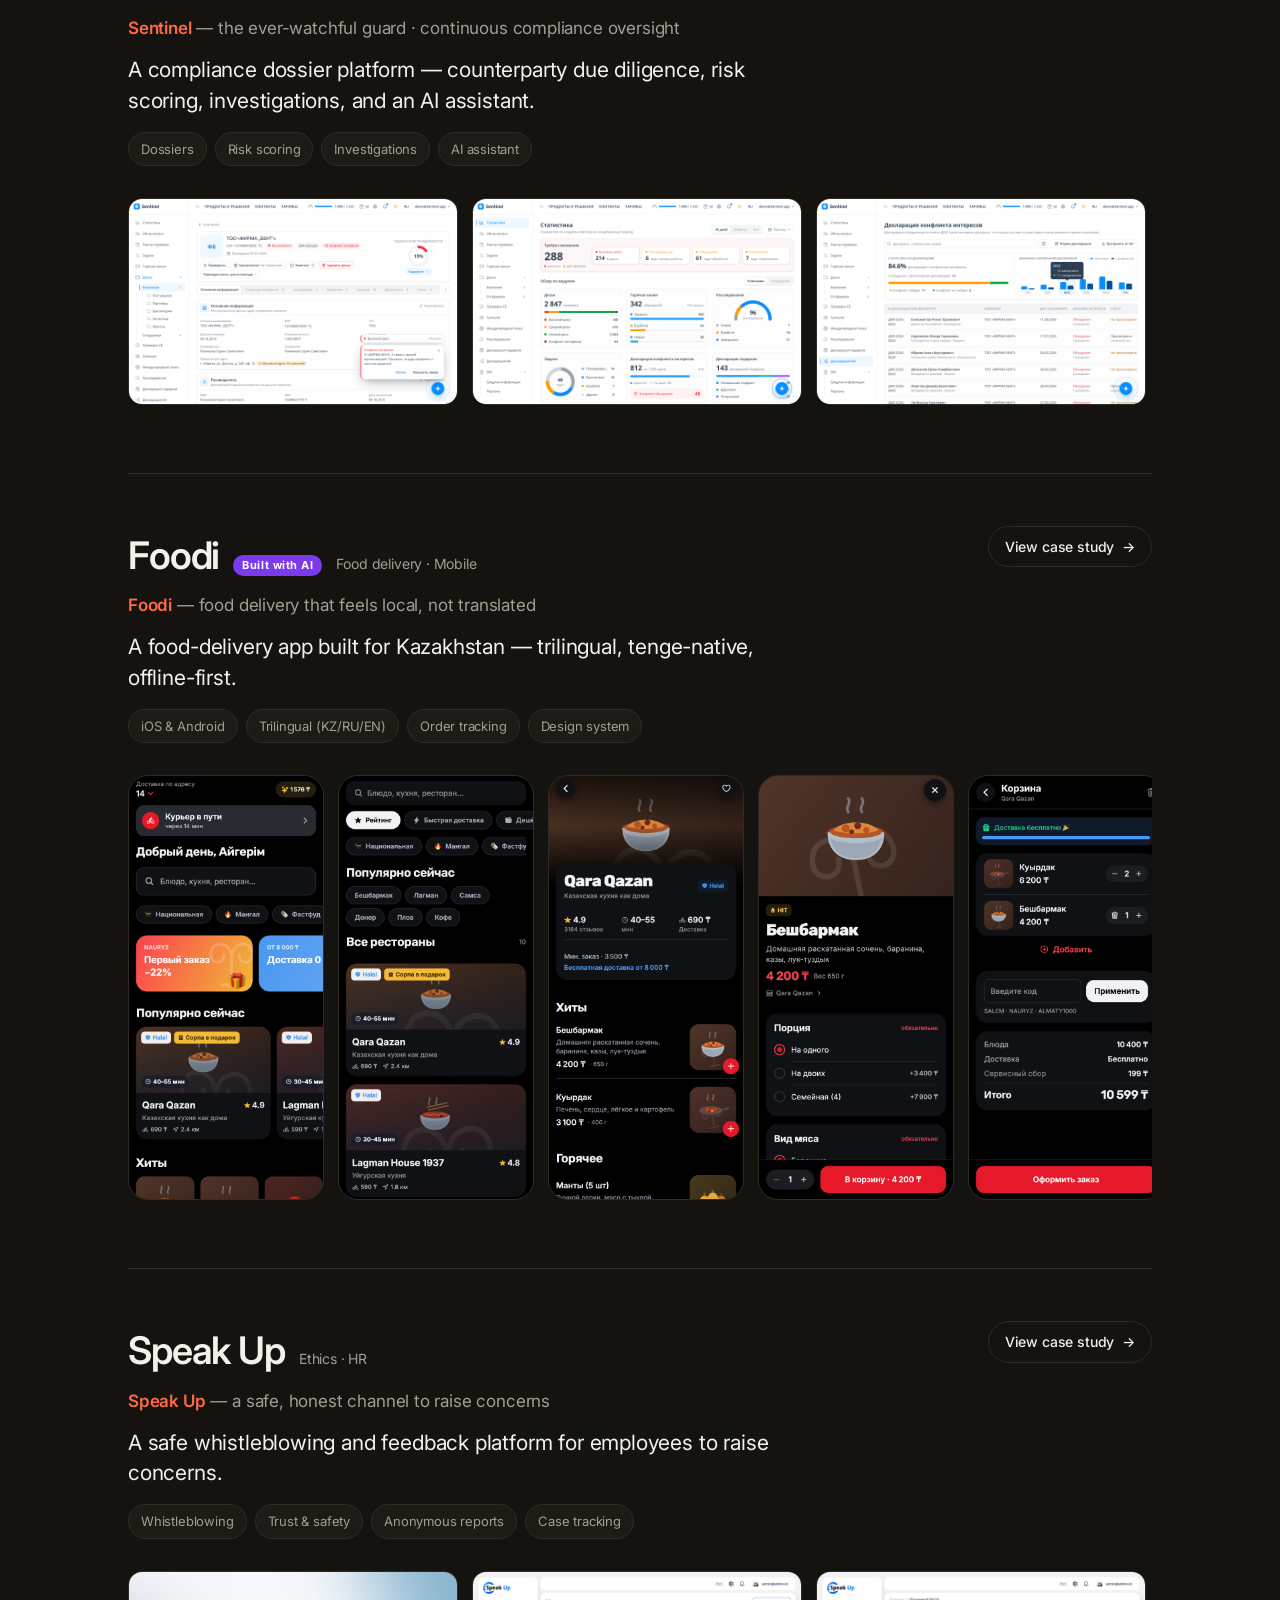
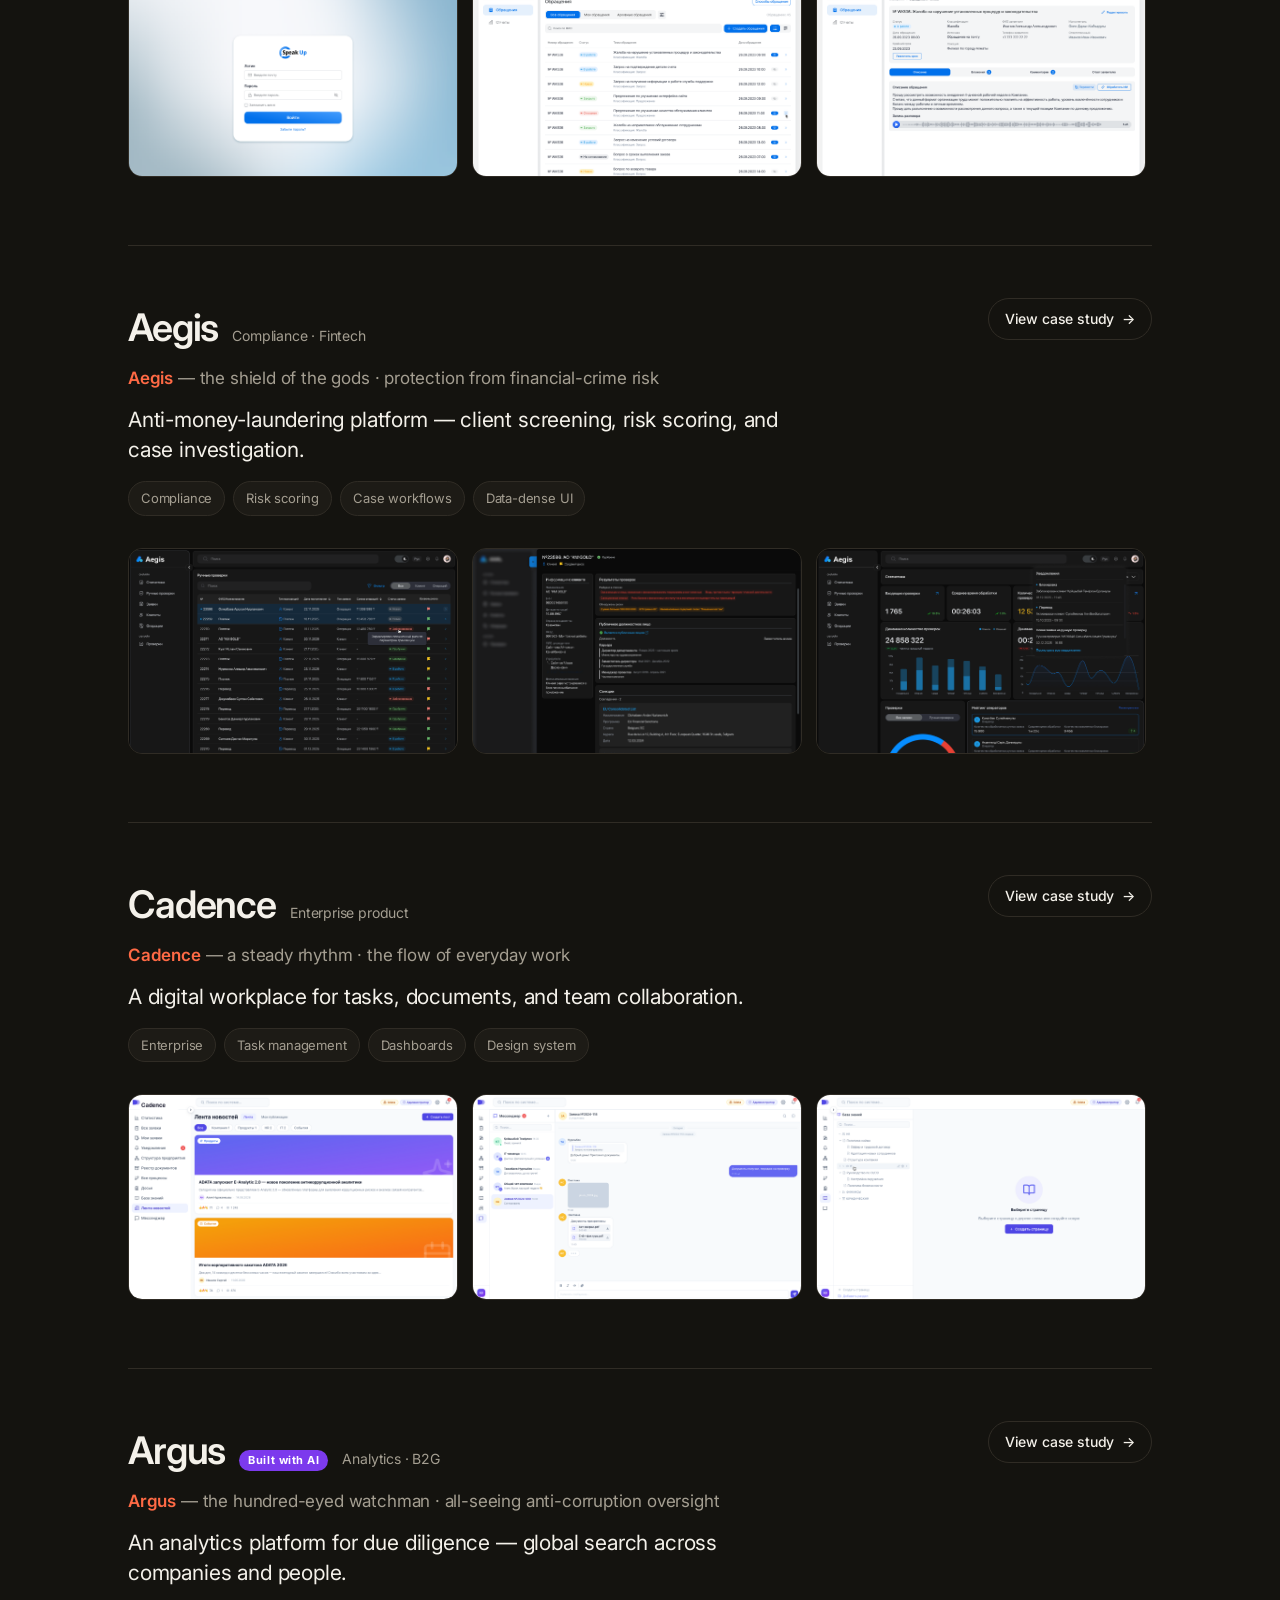
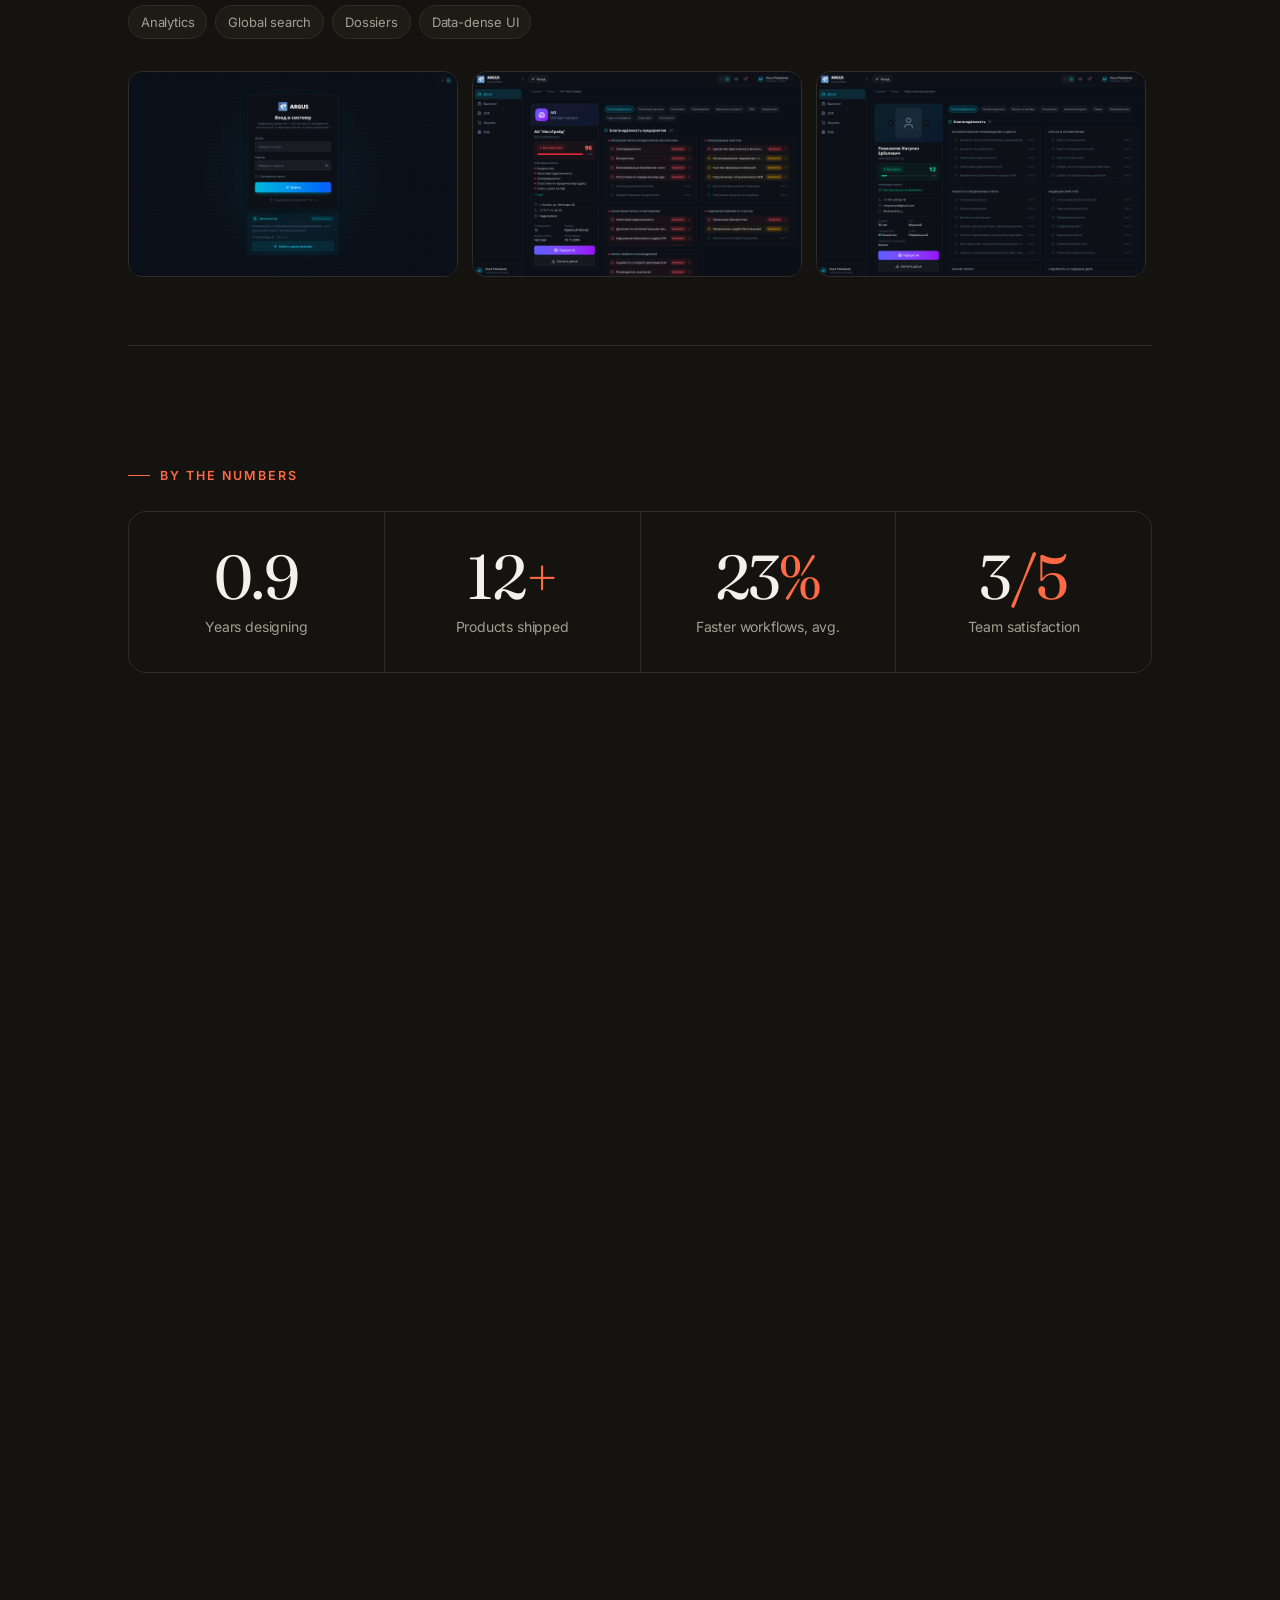
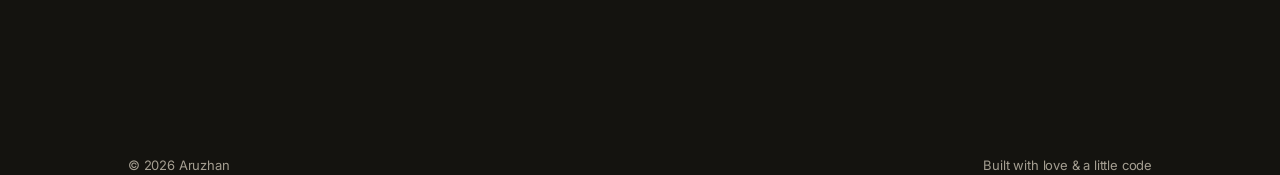
==== commit c3ccbe12: "Voyage: real venue photos in pass/explore + Eiffel pass header; reorder Compliance→Voyage→Signet" ====
--- a/index.html
+++ b/index.html
@@ -63,7 +63,7 @@
   <div class="trusted reveal">
     <span class="trusted-label" data-i18n="trusted.label">Selected product work</span>
     <div class="logos">
-      <span>Compliance</span><span>Sentinel</span><span>Signet</span><span>Foodi</span><span>Voyage</span><span>Speak&nbsp;Up</span><span>Aegis</span><span>Cadence</span><span>Argus</span>
+      <span>Compliance</span><span>Voyage</span><span>Signet</span><span>Sentinel</span><span>Foodi</span><span>Speak&nbsp;Up</span><span>Aegis</span><span>Cadence</span><span>Argus</span>
     </div>
   </div>
 
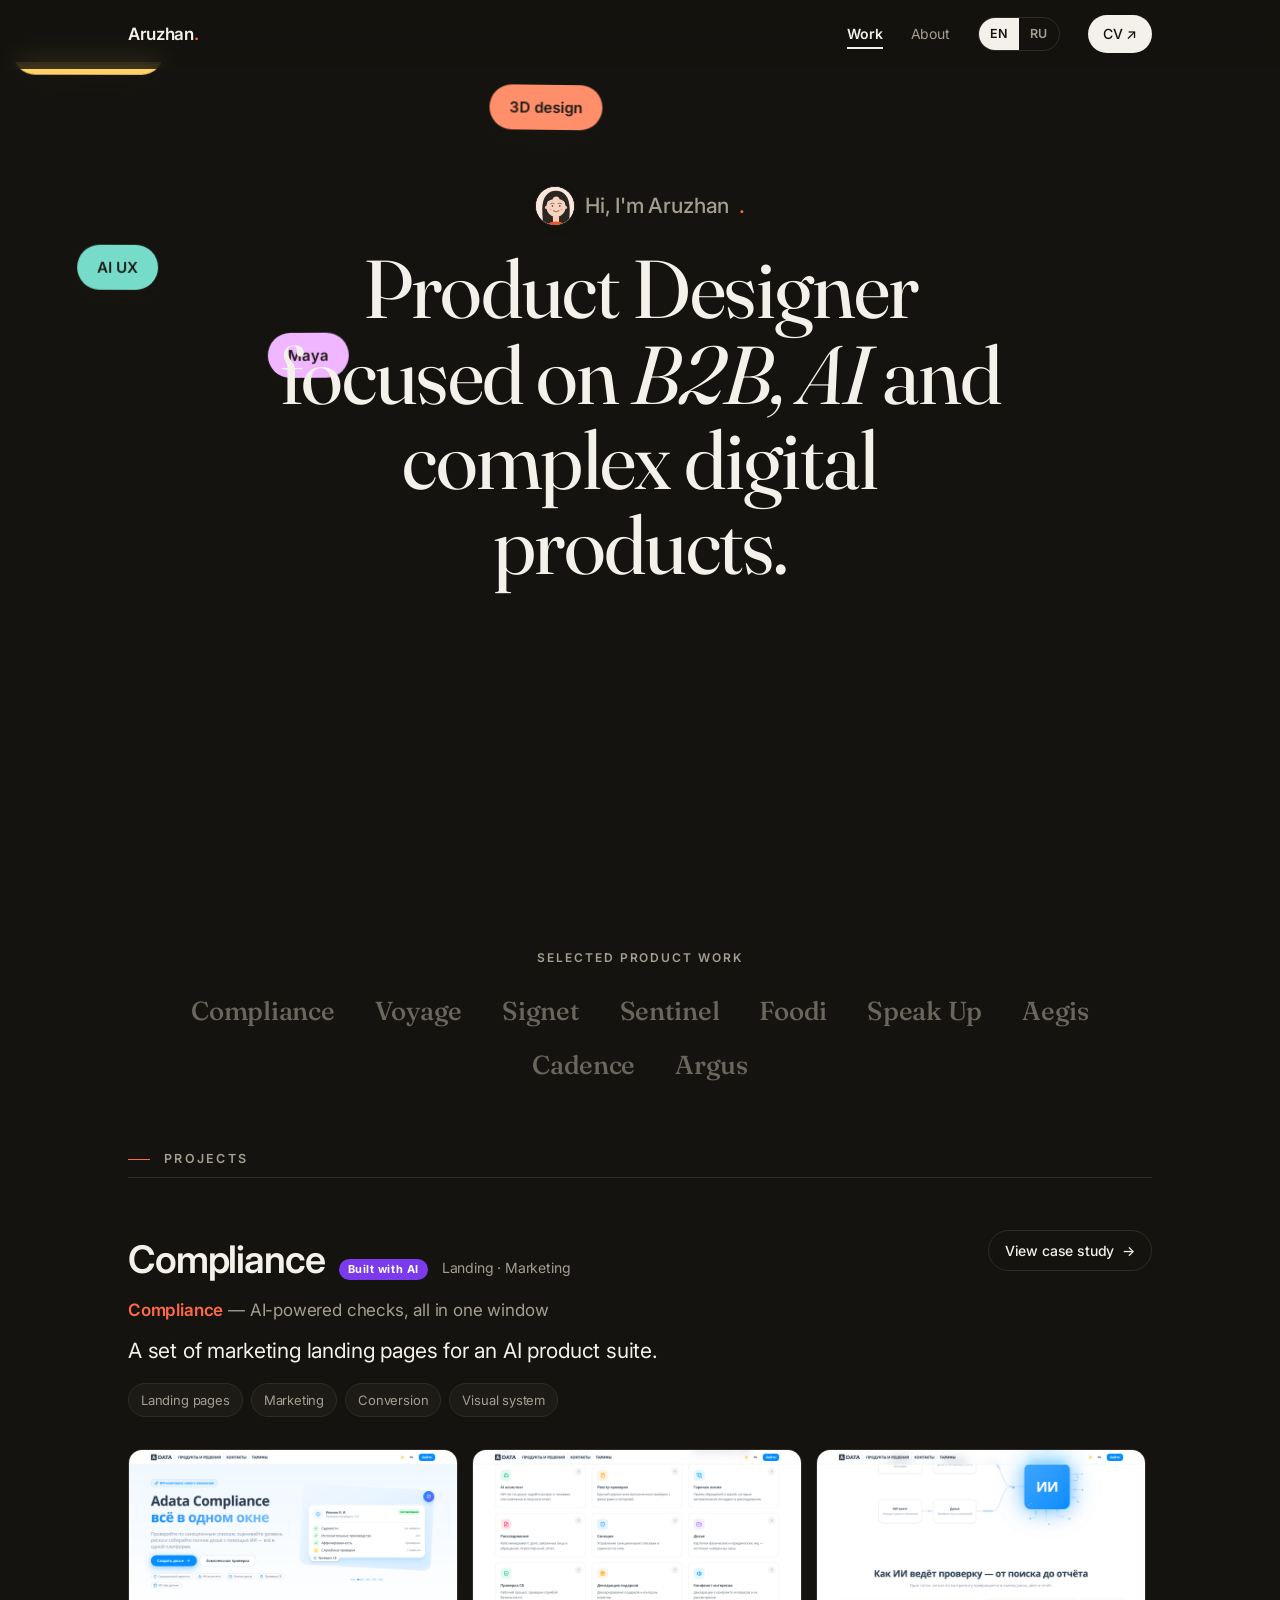
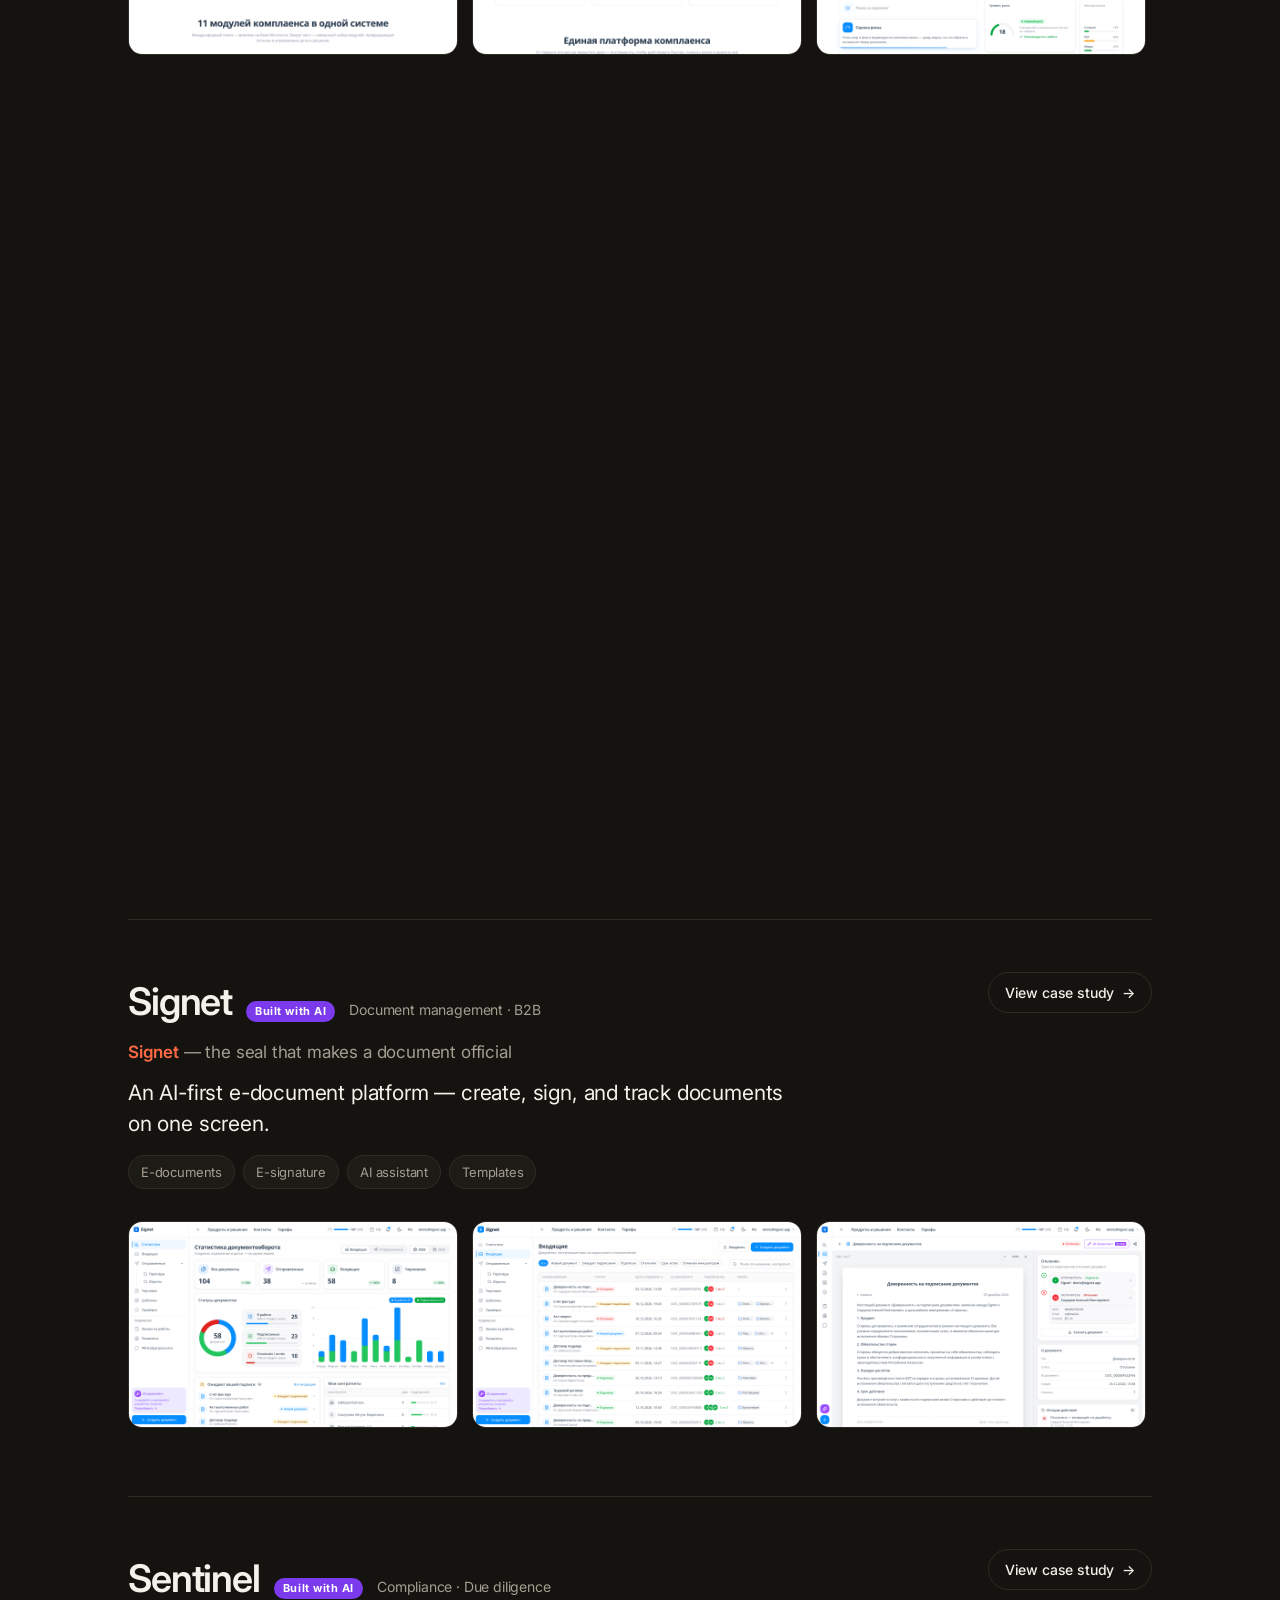
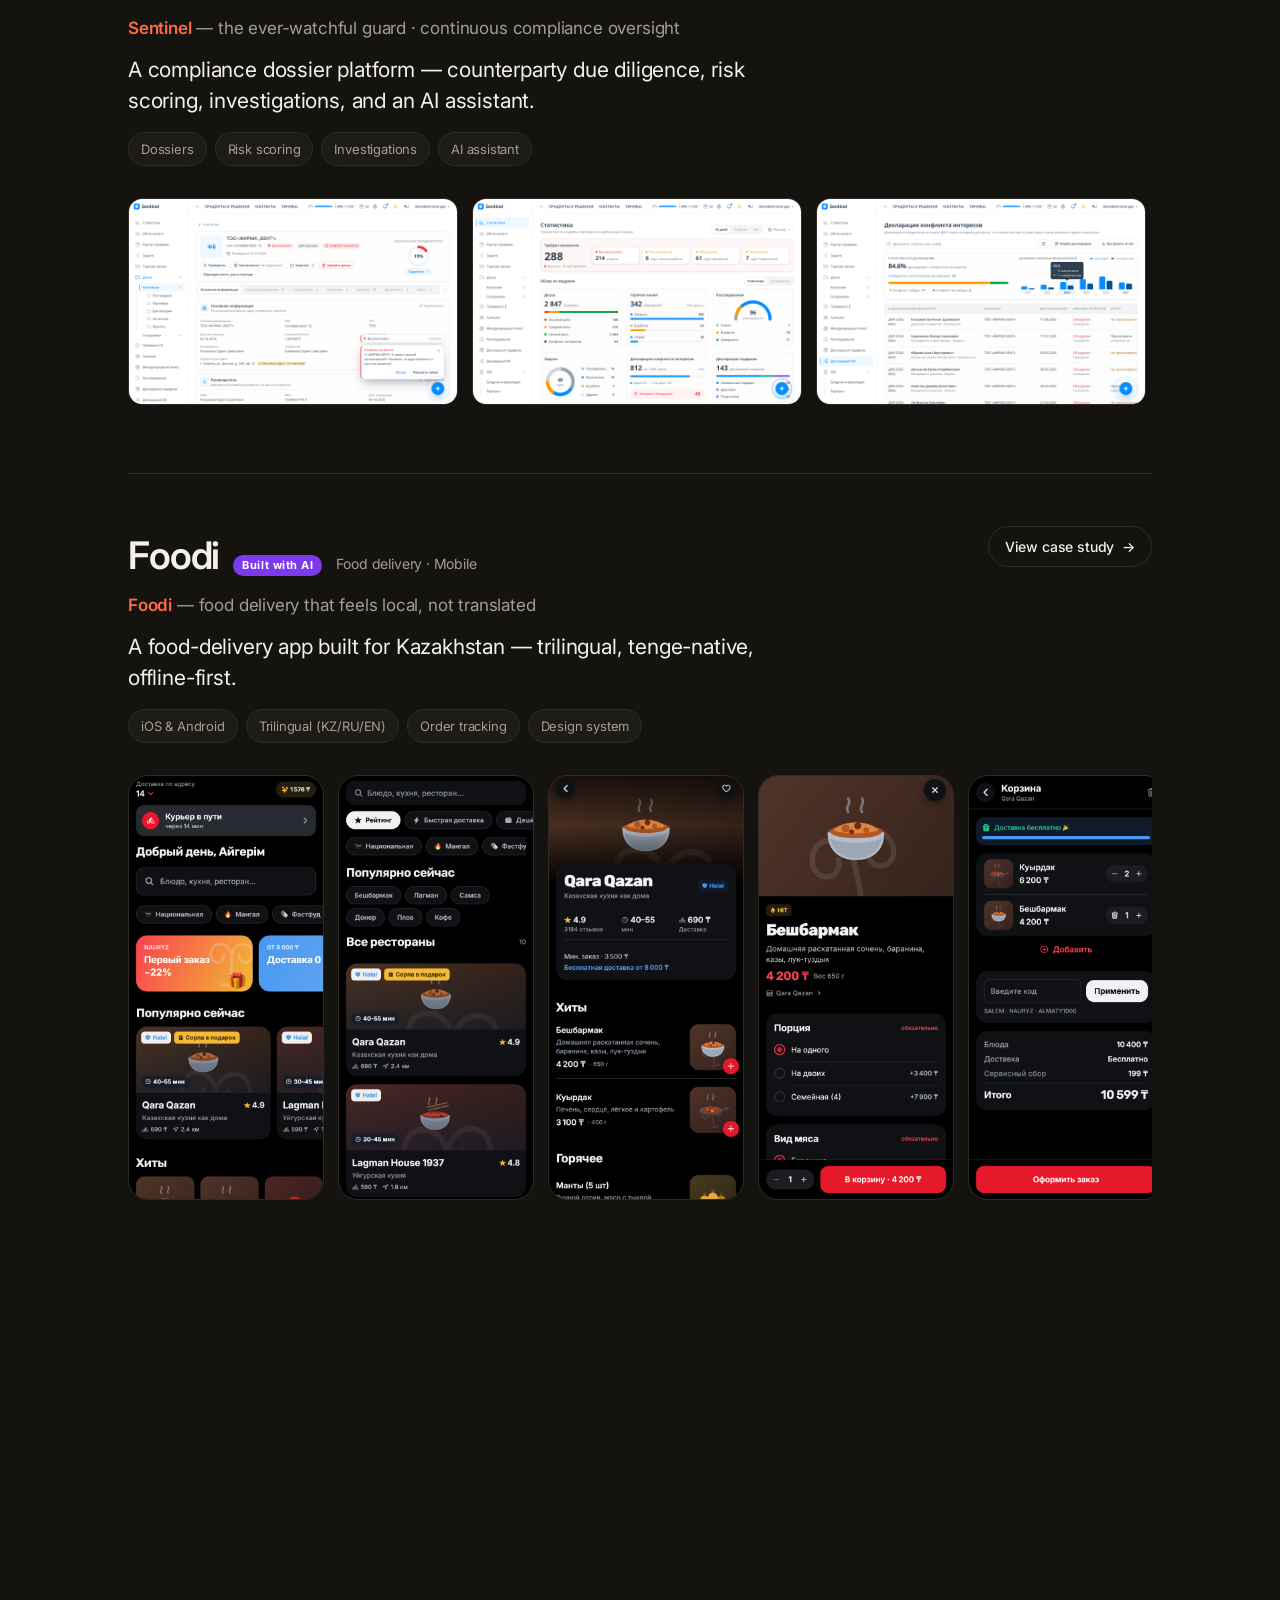
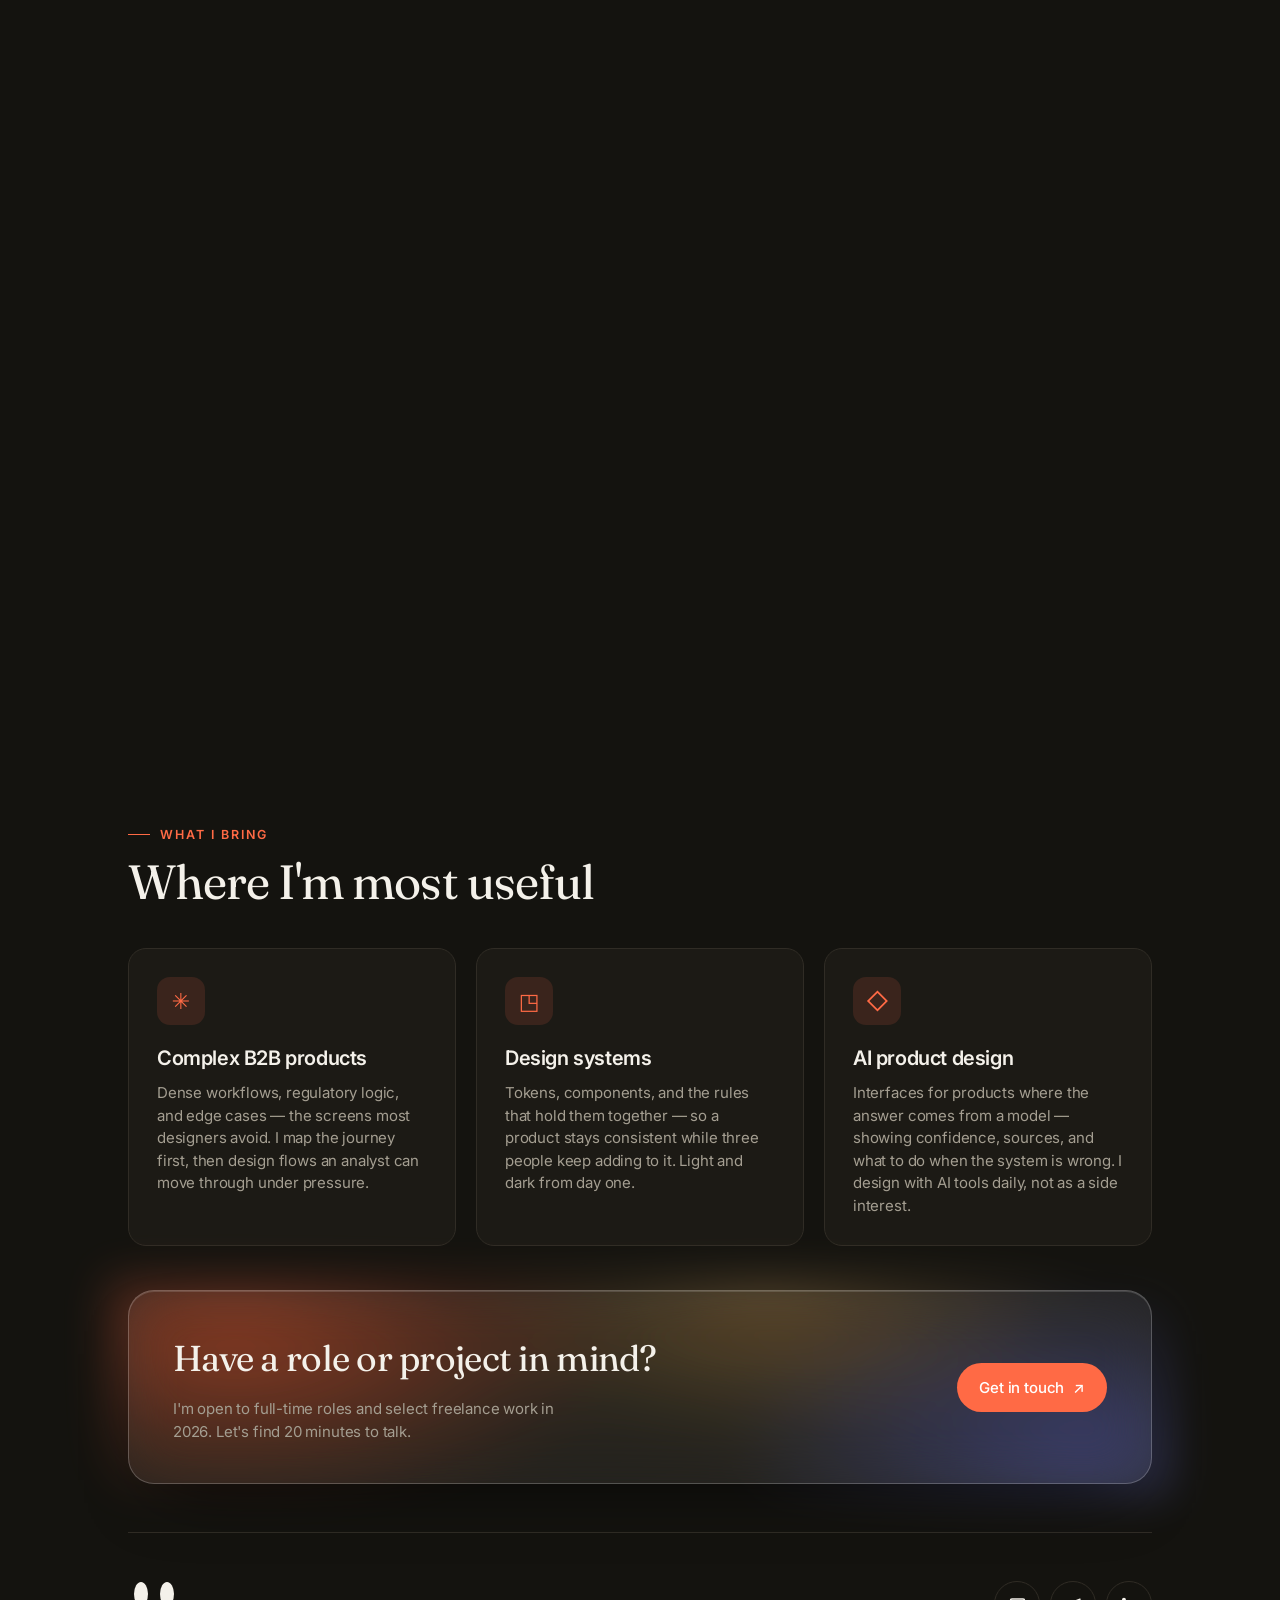
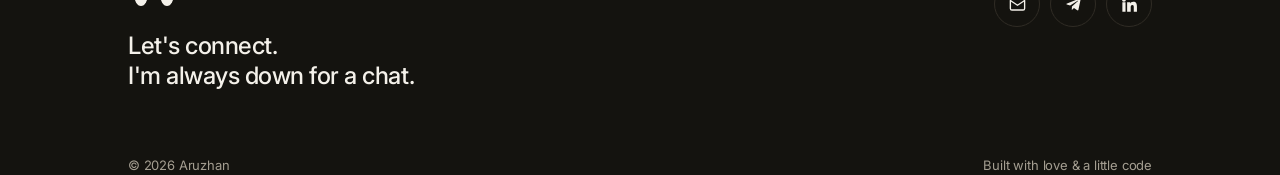
==== commit 91d48bae: "Update CV; experience 2+ years" ====
--- a/index.html
+++ b/index.html
@@ -76,7 +76,7 @@
   <section class="impact">
     <div class="eyebrow reveal" data-i18n="impact.eyebrow">By the numbers</div>
     <div class="stat-grid reveal">
-      <div class="stat"><div class="num" data-to="1.5" data-dec="1">0</div><div class="lbl" data-i18n="stat.years">Years designing</div></div>
+      <div class="stat"><div class="num" data-to="2" data-dec="0" data-suffix="+">0</div><div class="lbl" data-i18n="stat.years">Years designing</div></div>
       <div class="stat"><div class="num" data-to="20" data-suffix="+">0</div><div class="lbl" data-i18n="stat.products">Products shipped</div></div>
       <div class="stat"><div class="num" data-to="38" data-suffix="%">0</div><div class="lbl" data-i18n="stat.faster">Faster workflows, avg.</div></div>
       <div class="stat"><div class="num" data-to="5" data-dec="0" data-suffix="/5">0</div><div class="lbl" data-i18n="stat.satis">Team satisfaction</div></div>
--- a/styles.css
+++ b/styles.css
@@ -358,6 +358,20 @@
 .cs-shot.cs-shot-tall { margin-top: 0; border-radius: 22px; }
 .cs-shot.cs-shot-tall img { width: 100%; height: auto; display: block; }
 
+/* mobile "showcase": a web-sized banner holding three phones per row */
+.cs-showcase { margin-top: 18px; border-radius: var(--radius); border: 1px solid var(--line); overflow: hidden;
+  background:
+    radial-gradient(120% 90% at 50% -20%, color-mix(in srgb, var(--acc, #6a4fe0) 30%, transparent), transparent 60%),
+    linear-gradient(160deg, color-mix(in srgb, var(--acc, #6a4fe0) 16%, var(--bg-2)) 0%, var(--bg-2) 65%); }
+.cs-showcase + .cs-showcase { margin-top: 22px; }
+.cs-showcase-row { display: flex; gap: clamp(14px, 3.4vw, 44px); justify-content: center; align-items: flex-end;
+  padding: clamp(26px, 5vw, 60px) clamp(16px, 4vw, 44px) 0; }
+.cs-phone { flex: 0 1 30%; max-width: 30%; border-radius: 24px 24px 0 0; overflow: hidden;
+  box-shadow: 0 30px 70px -24px rgba(0,0,0,.65), 0 2px 0 rgba(255,255,255,.05) inset;
+  border: 1px solid rgba(255,255,255,.07); border-bottom: none; }
+.cs-phone img { width: 100%; height: auto; display: block; }
+@media (max-width: 560px) { .cs-showcase-row { gap: 8px; padding: 20px 10px 0; } .cs-phone { border-radius: 14px 14px 0 0; } }
+
 /* project name meaning line */
 .proj-meaning { font-size: clamp(15px, 1.7vw, 17px); color: var(--soft); margin: 10px 0 2px; line-height: 1.4; }
 .proj-meaning b { color: var(--accent); font-weight: 600; }
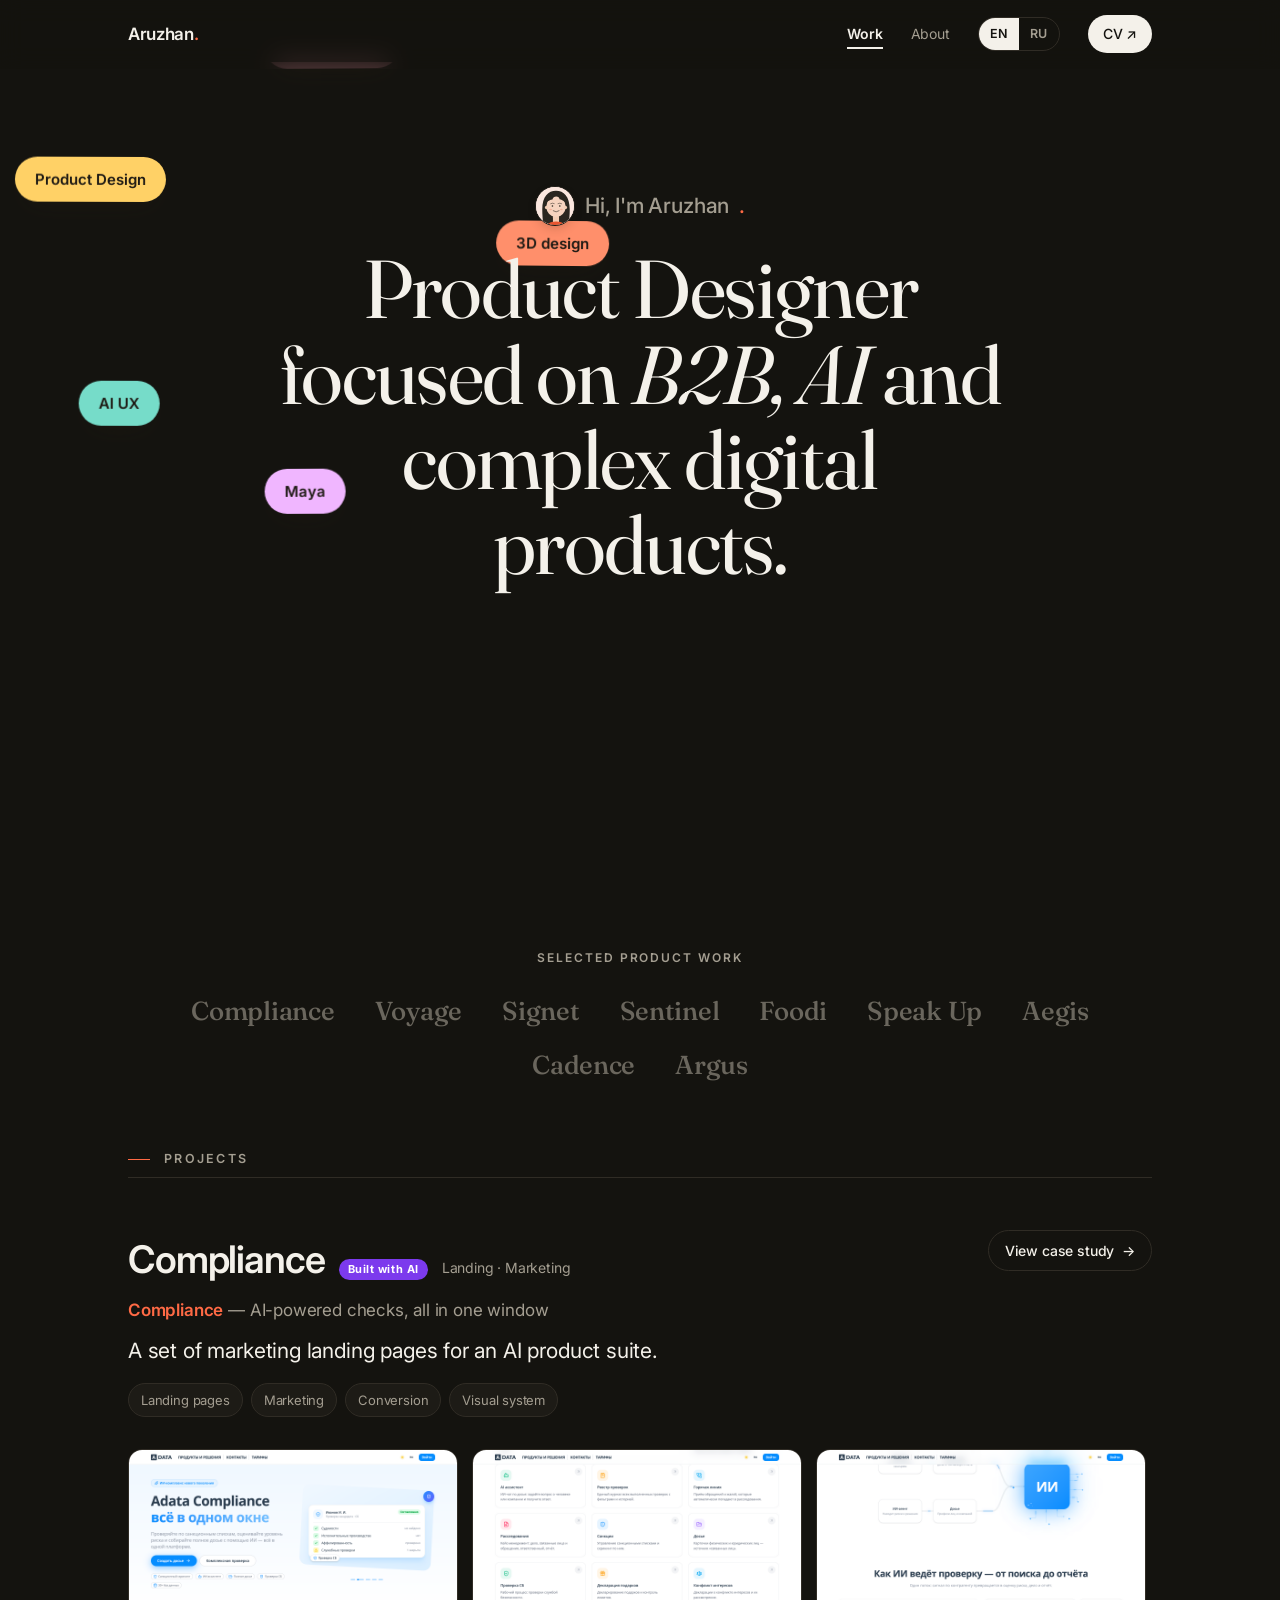
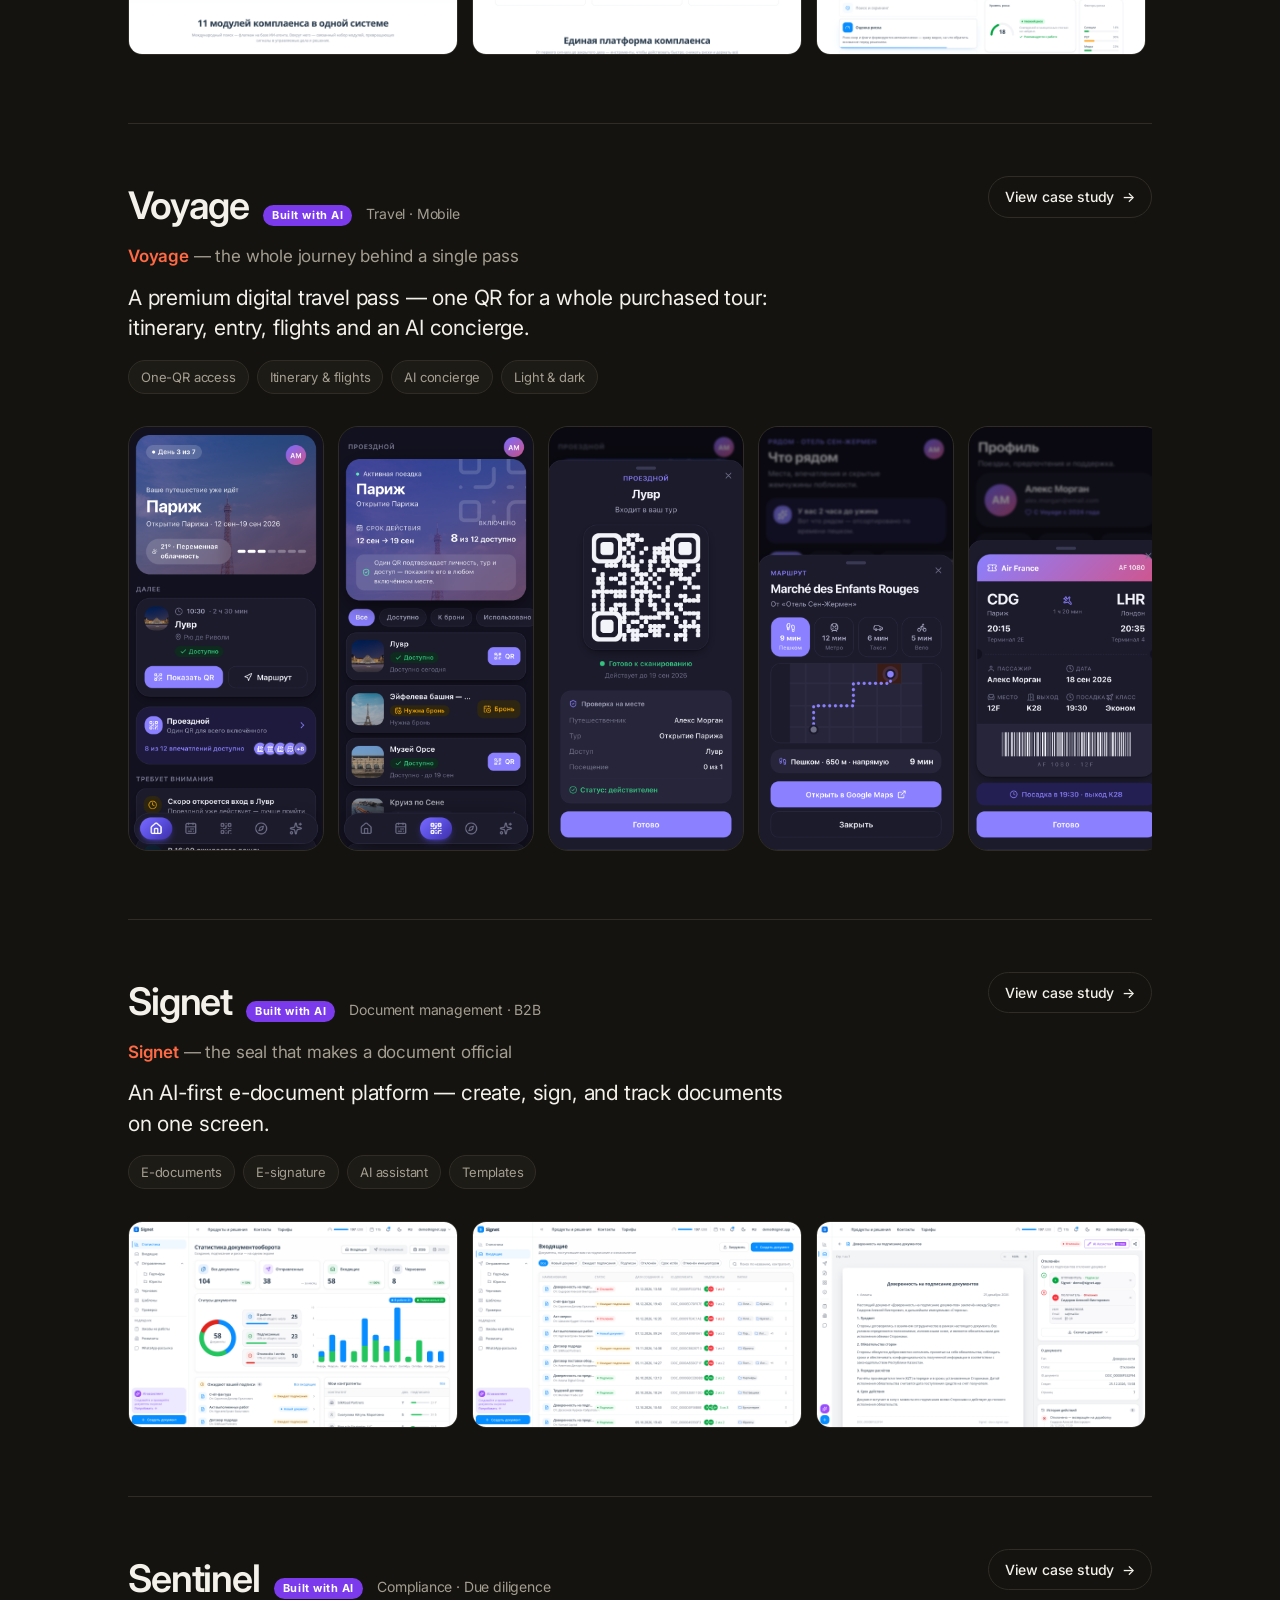
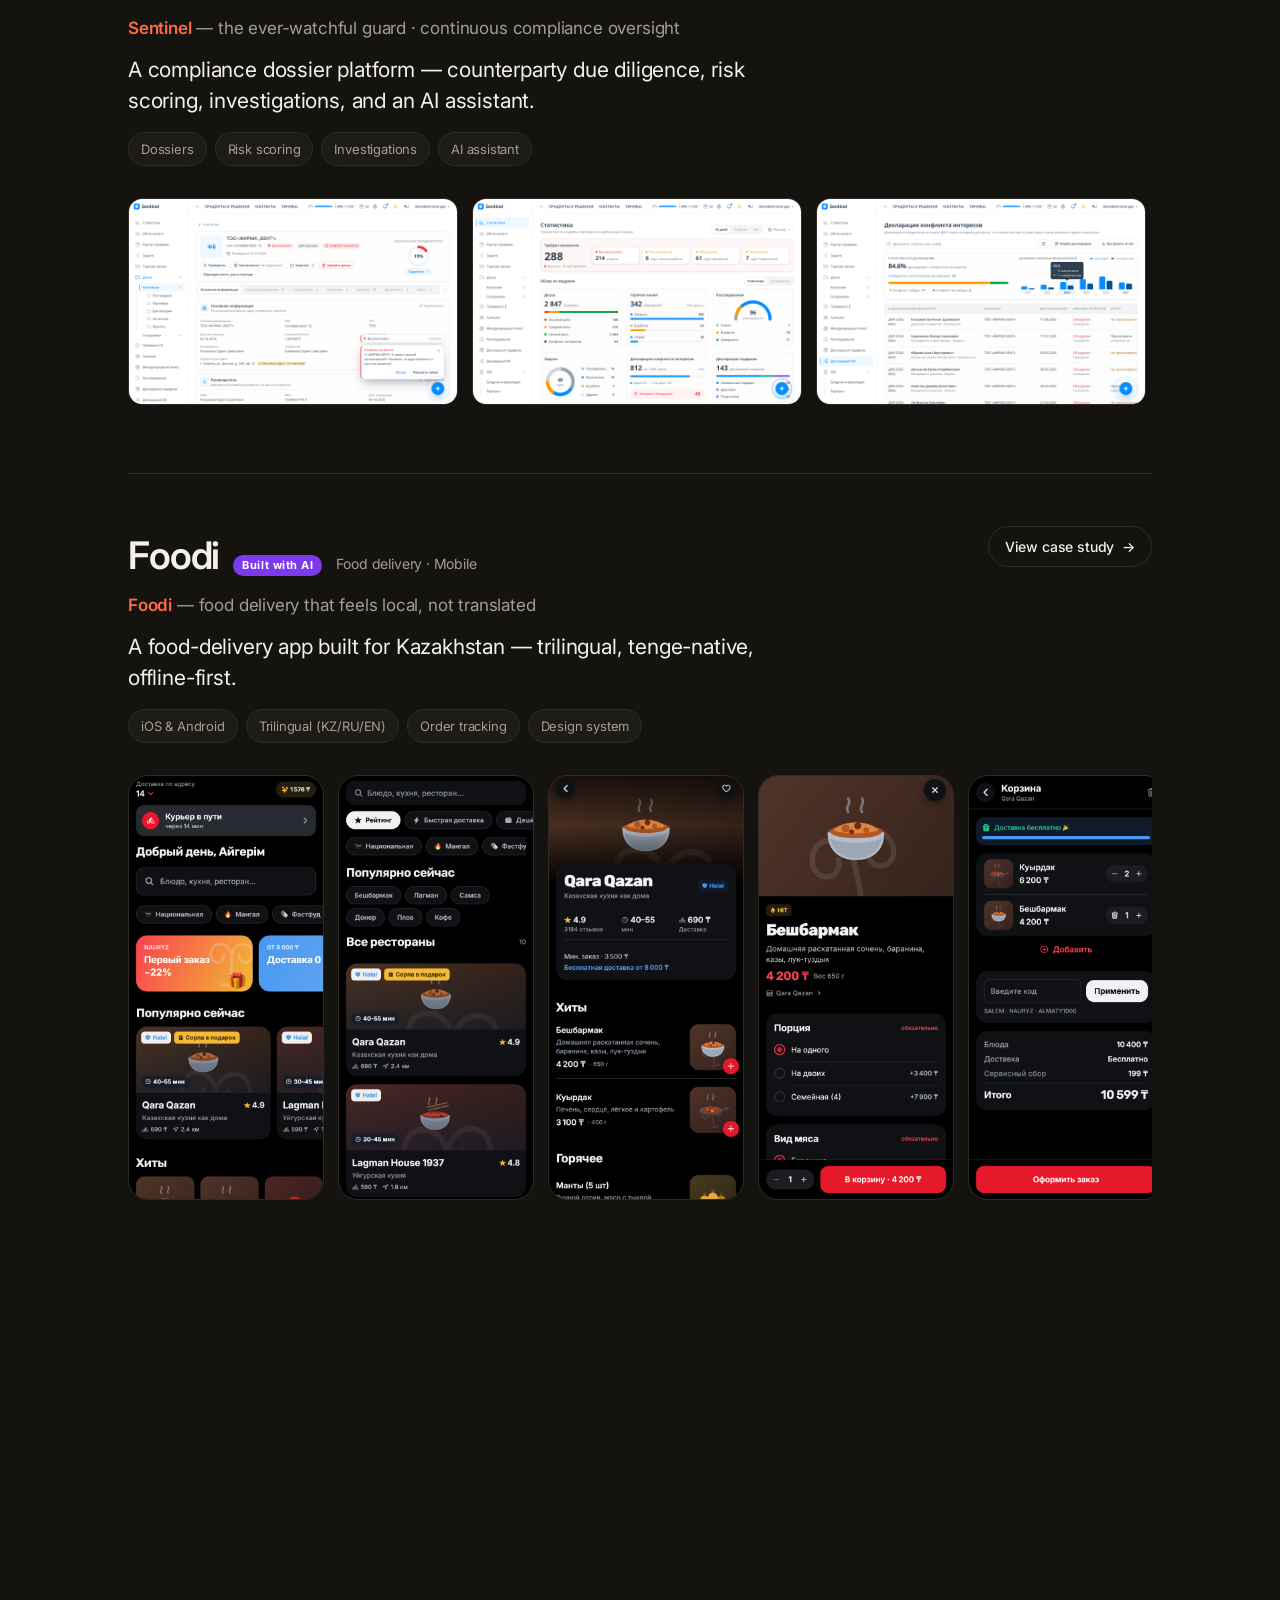
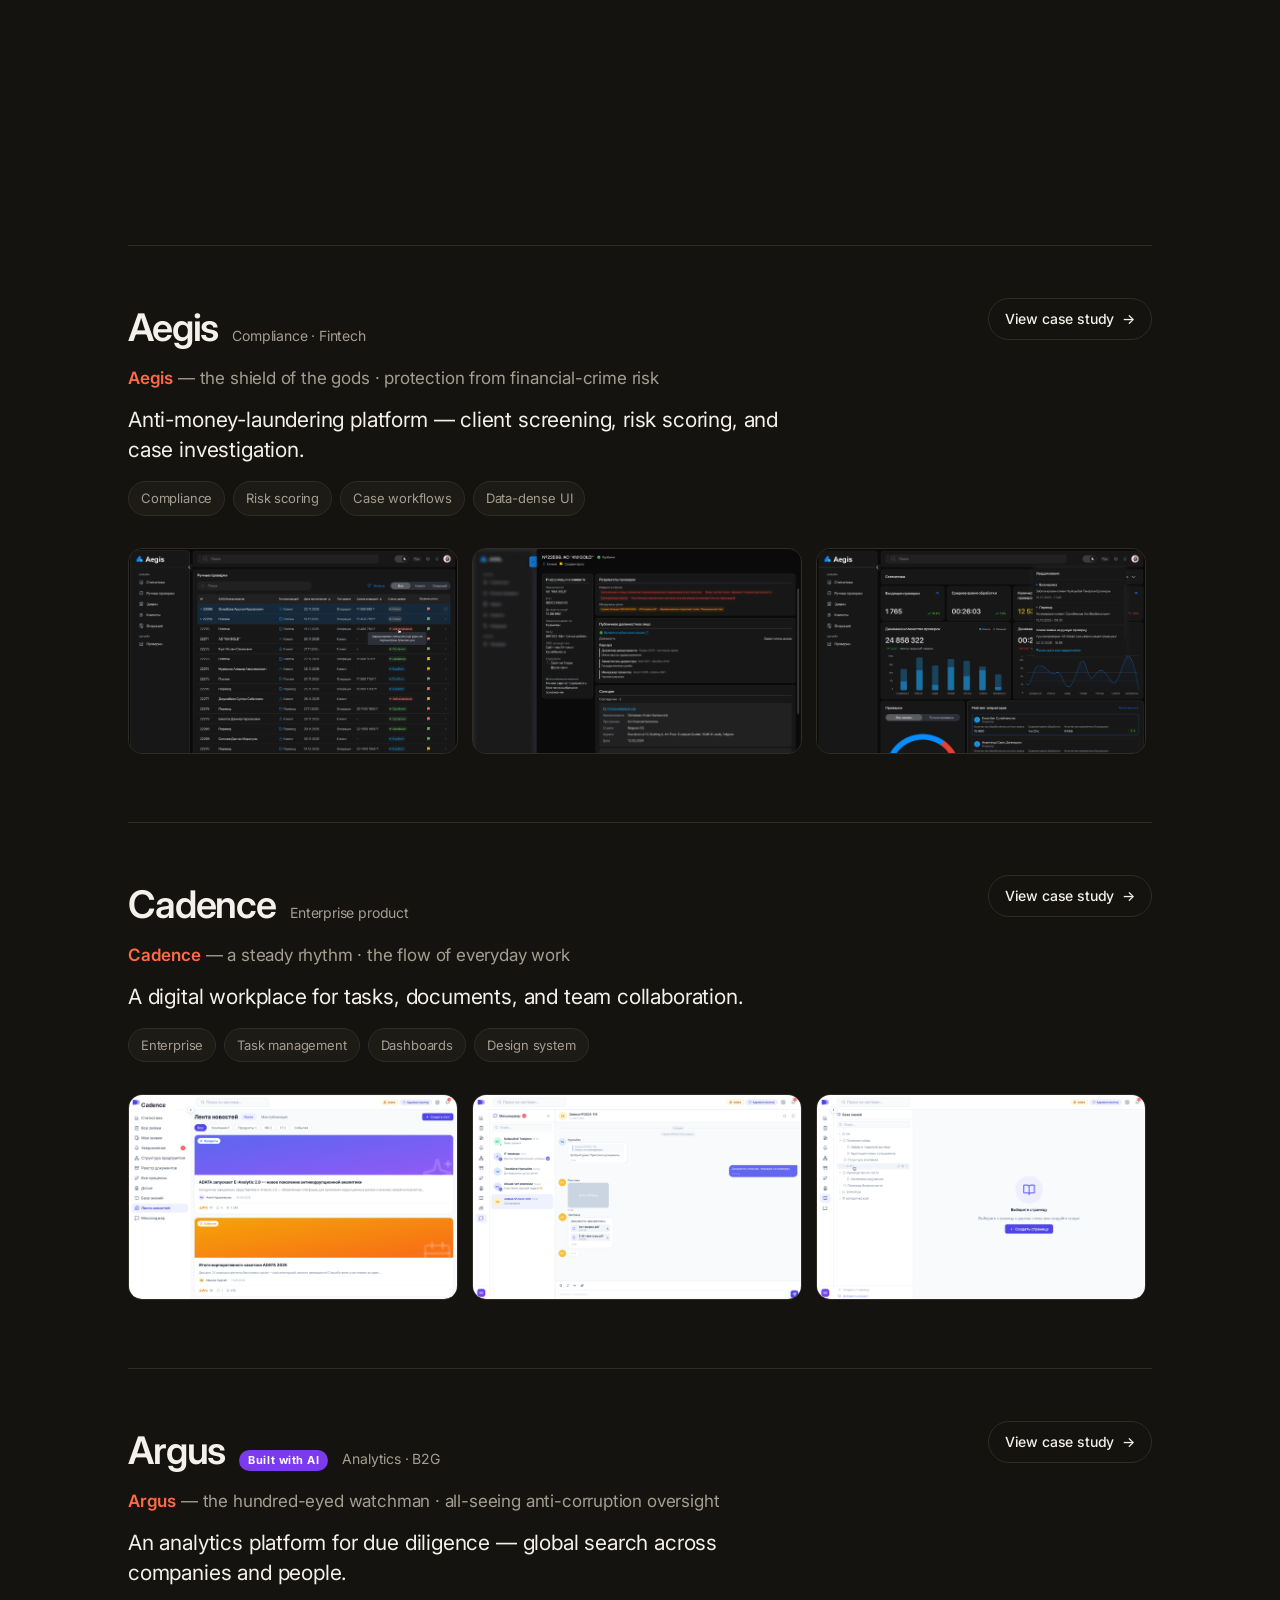
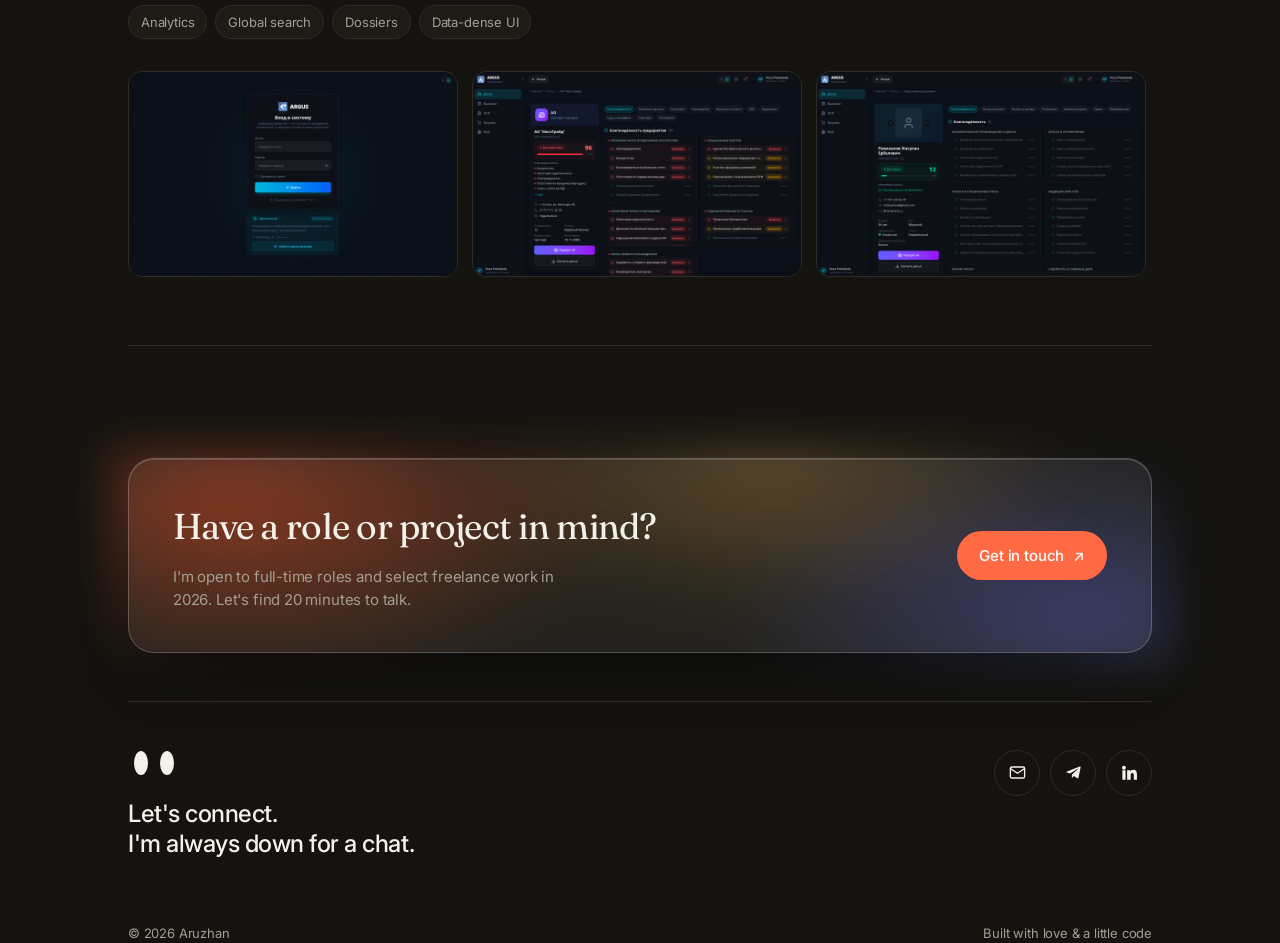
==== commit 19fb7fcb: "Home: remove 'By the numbers' stats and services blocks (keep contact CTA)" ====
--- a/index.html
+++ b/index.html
@@ -72,40 +72,8 @@
     <div class="work-list" id="workList"></div>
   </section>
 
-  <!-- IMPACT STATS -->
-  <section class="impact">
-    <div class="eyebrow reveal" data-i18n="impact.eyebrow">By the numbers</div>
-    <div class="stat-grid reveal">
-      <div class="stat"><div class="num" data-to="2" data-dec="0" data-suffix="+">0</div><div class="lbl" data-i18n="stat.years">Years designing</div></div>
-      <div class="stat"><div class="num" data-to="20" data-suffix="+">0</div><div class="lbl" data-i18n="stat.products">Products shipped</div></div>
-      <div class="stat"><div class="num" data-to="38" data-suffix="%">0</div><div class="lbl" data-i18n="stat.faster">Faster workflows, avg.</div></div>
-      <div class="stat"><div class="num" data-to="5" data-dec="0" data-suffix="/5">0</div><div class="lbl" data-i18n="stat.satis">Team satisfaction</div></div>
-    </div>
-  </section>
-
-  <!-- SERVICES + CTA -->
+  <!-- CTA -->
   <section class="services">
-    <div class="section-head reveal">
-      <div class="eyebrow" data-i18n="services.eyebrow">What I bring</div>
-      <h2 class="sec-h" data-i18n="services.head">Where I'm most useful</h2>
-    </div>
-    <div class="svc-grid">
-      <div class="svc reveal">
-        <div class="svc-ic">✳</div>
-        <h3 data-i18n="svc1.t">Complex B2B products</h3>
-        <p data-i18n="svc1.d">Dense workflows, regulatory logic, and edge cases — the screens most designers avoid. I map the journey first, then design flows an analyst can move through under pressure.</p>
-      </div>
-      <div class="svc reveal">
-        <div class="svc-ic">◳</div>
-        <h3 data-i18n="svc2.t">Design systems</h3>
-        <p data-i18n="svc2.d">Tokens, components, and the rules that hold them together — so a product stays consistent while three people keep adding to it. Light and dark from day one.</p>
-      </div>
-      <div class="svc reveal">
-        <div class="svc-ic">◇</div>
-        <h3 data-i18n="svc3.t">AI product design</h3>
-        <p data-i18n="svc3.d">Interfaces for products where the answer comes from a model — showing confidence, sources, and what to do when the system is wrong. I design with AI tools daily, not as a side interest.</p>
-      </div>
-    </div>
     <div class="cta-wrap reveal">
       <div class="cta-glow" aria-hidden="true"></div>
       <div class="cta-band">
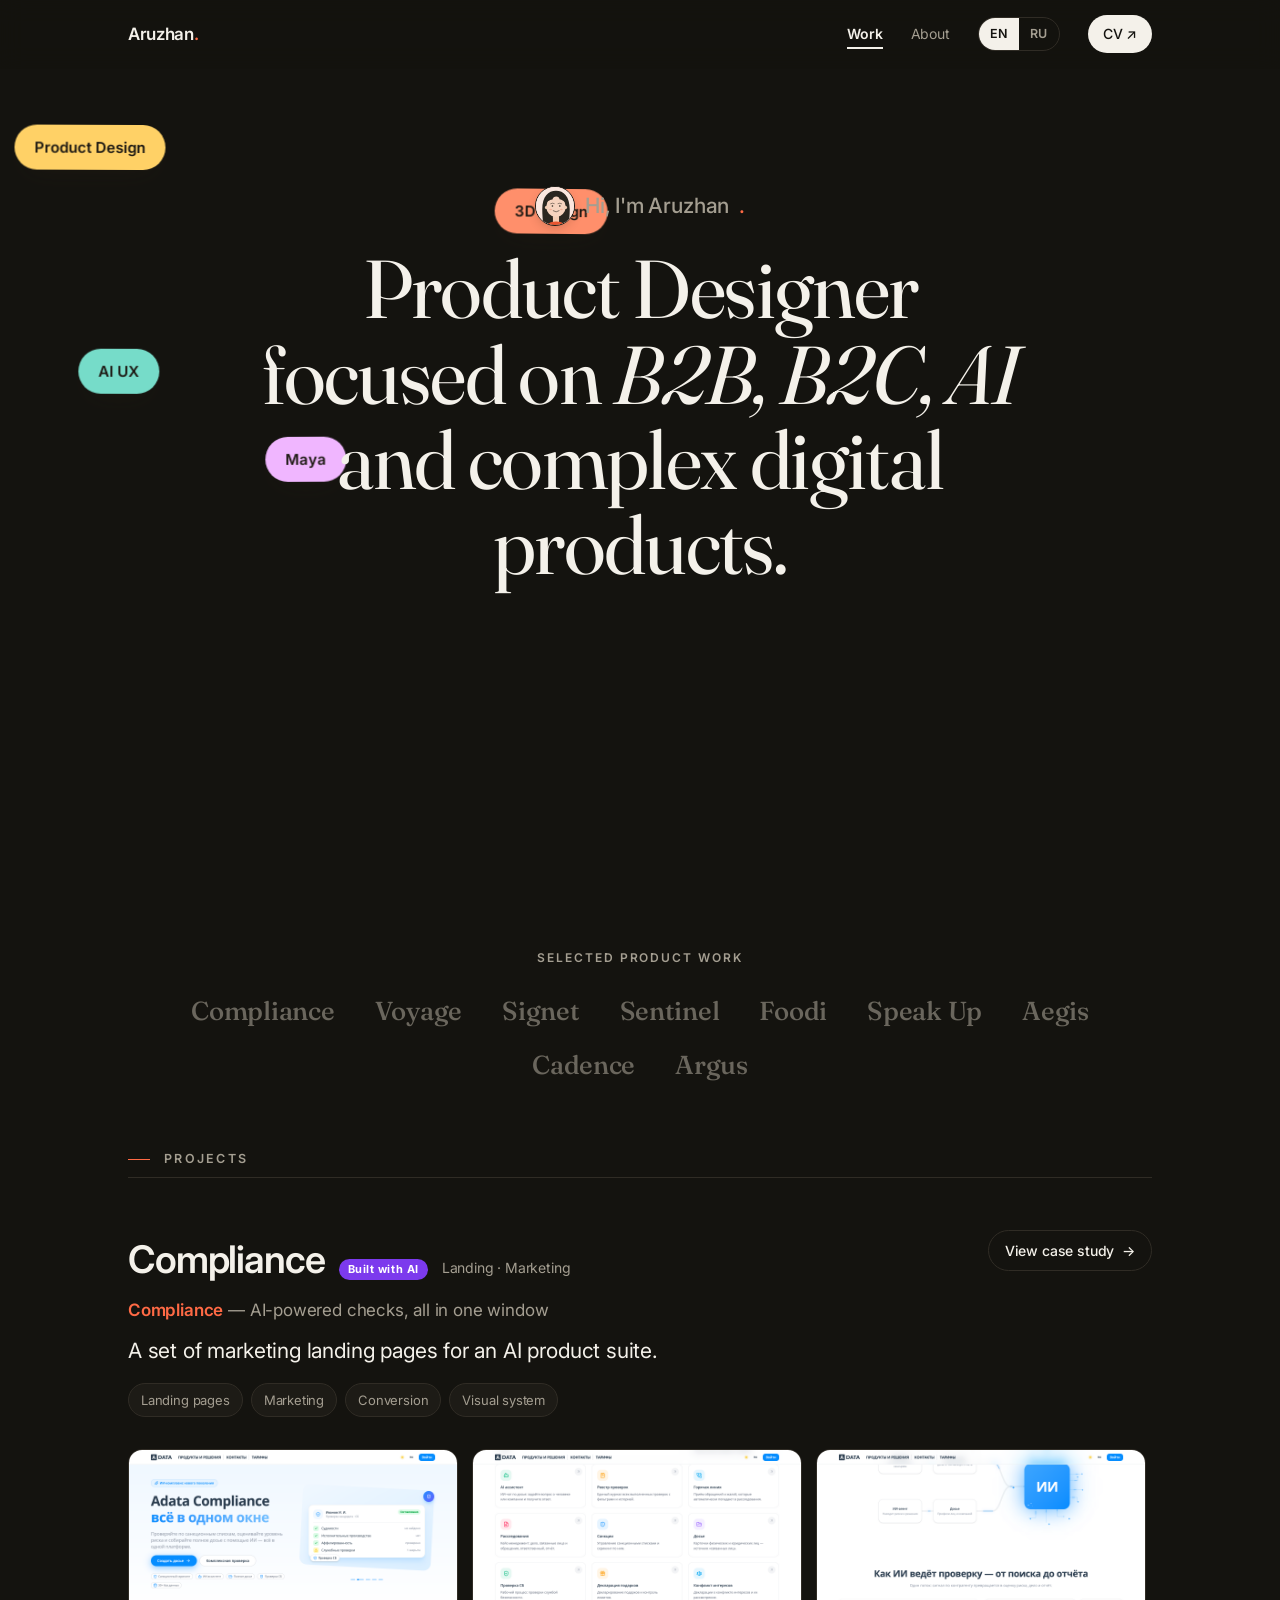
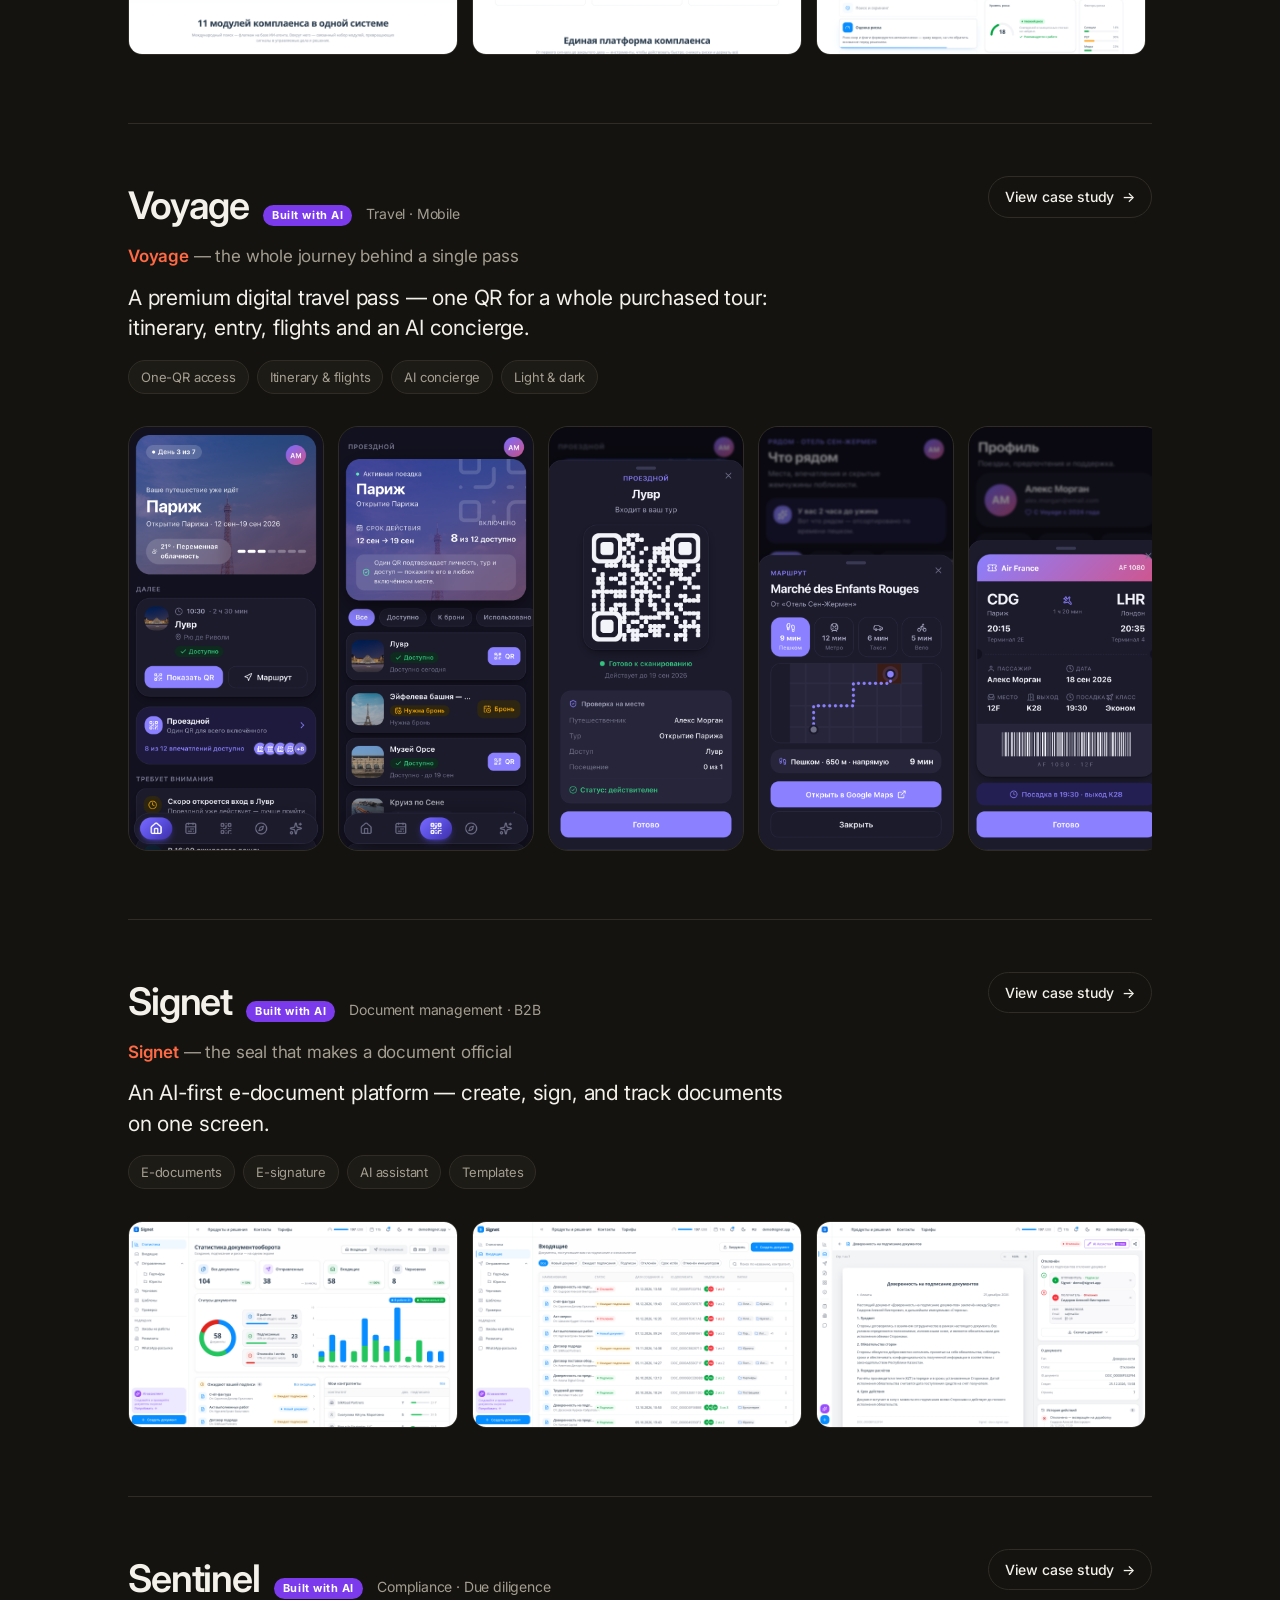
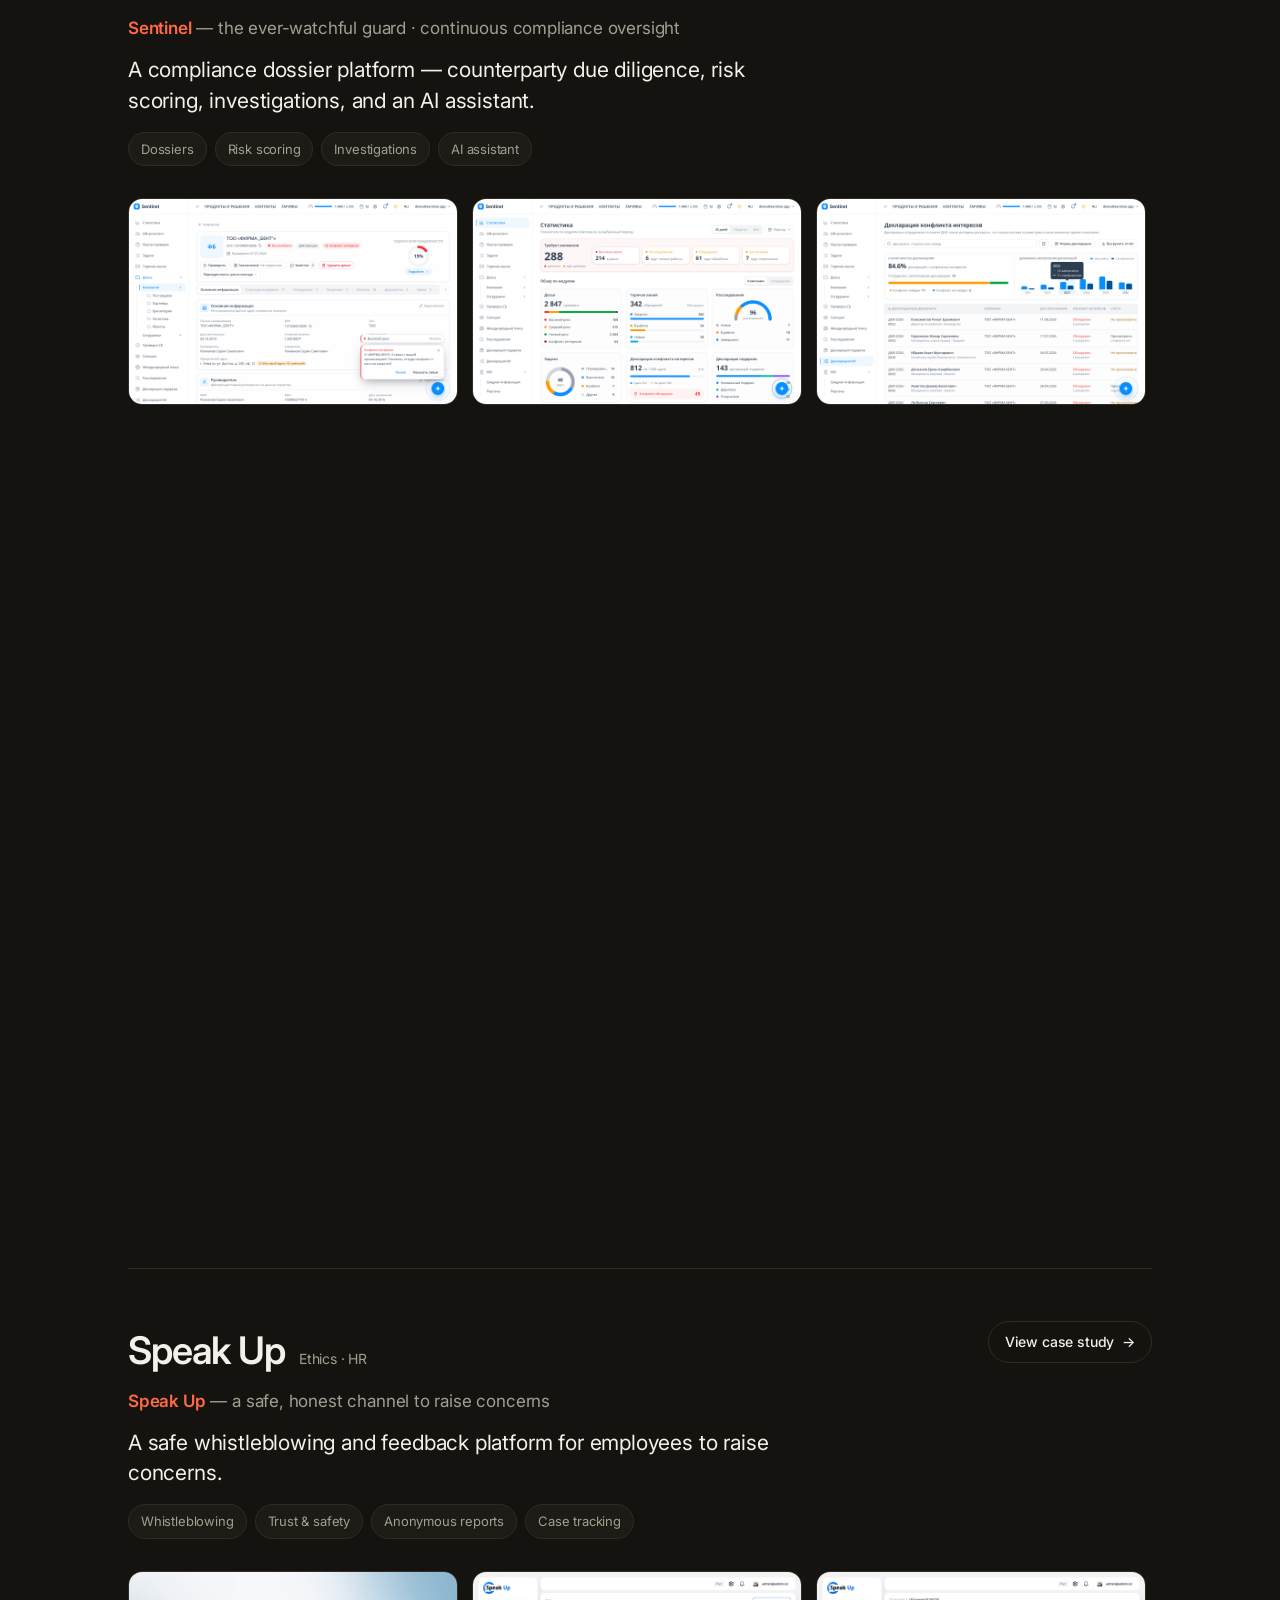
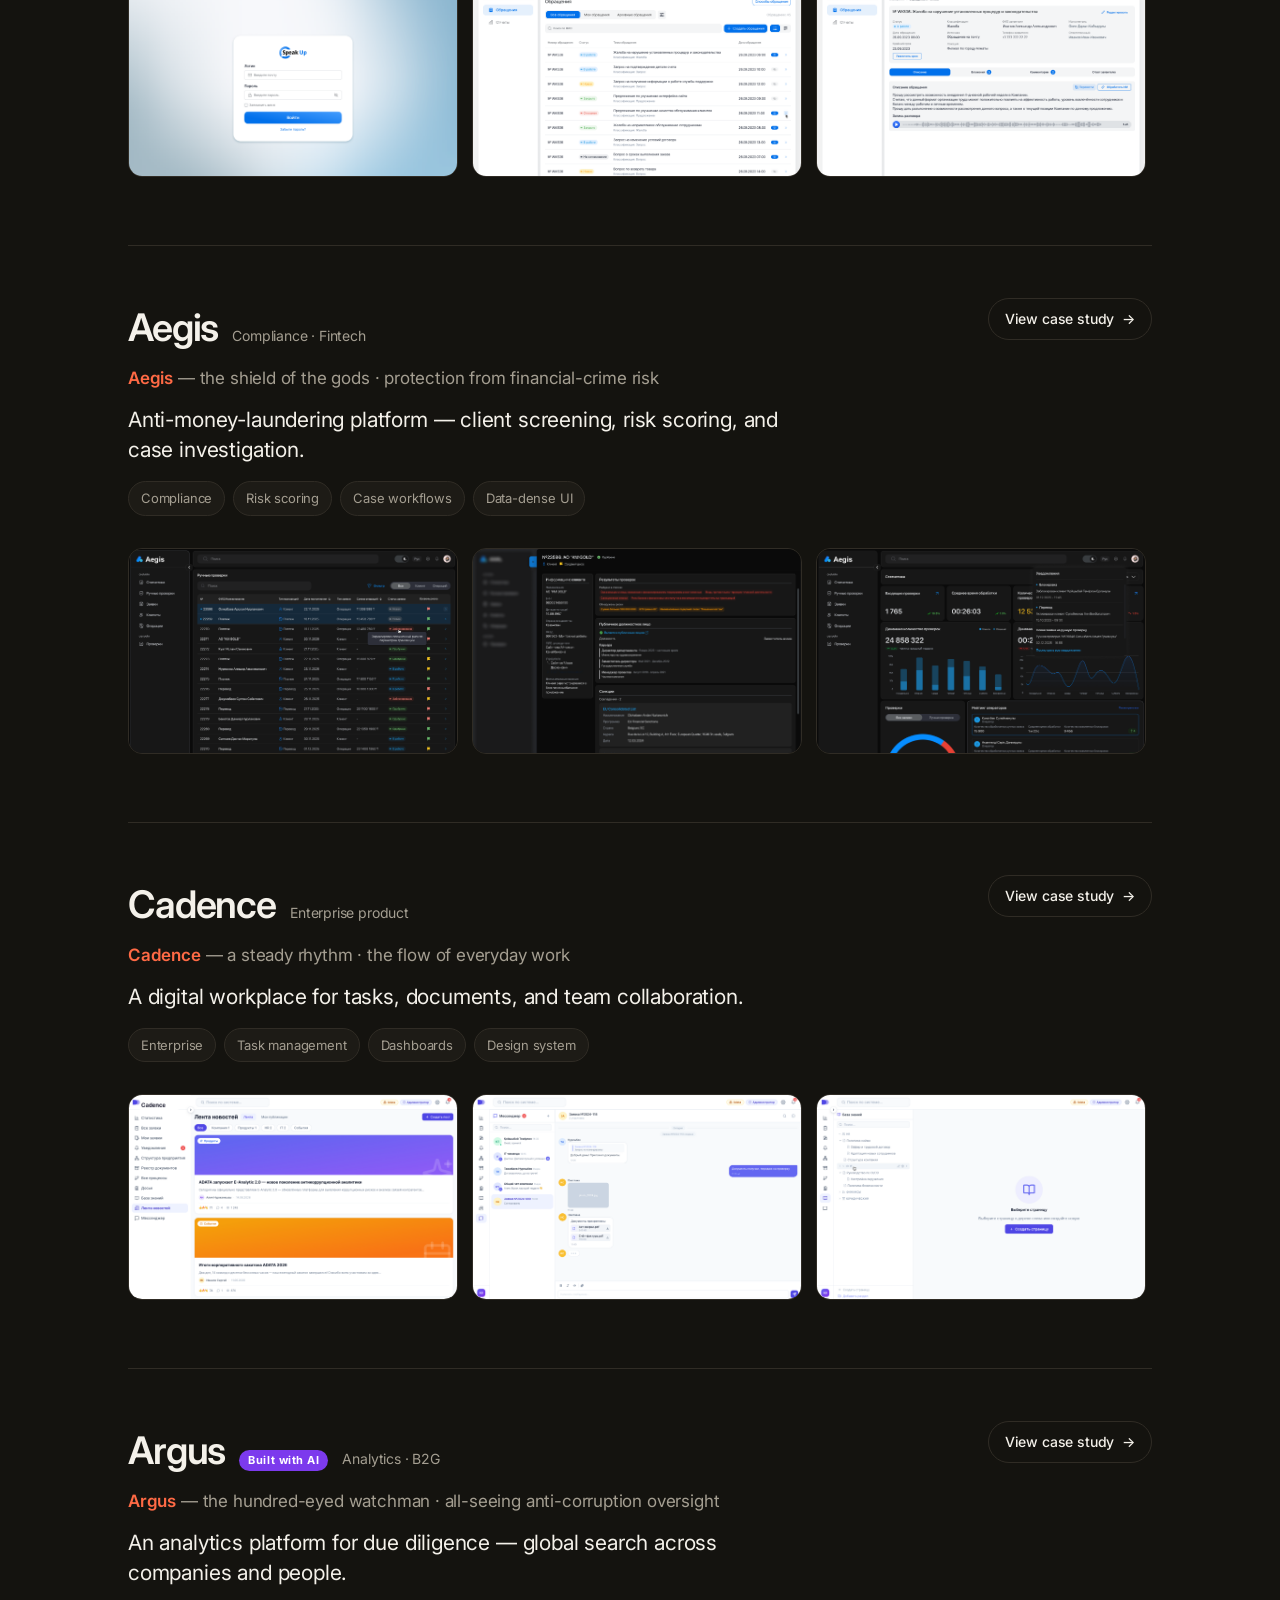
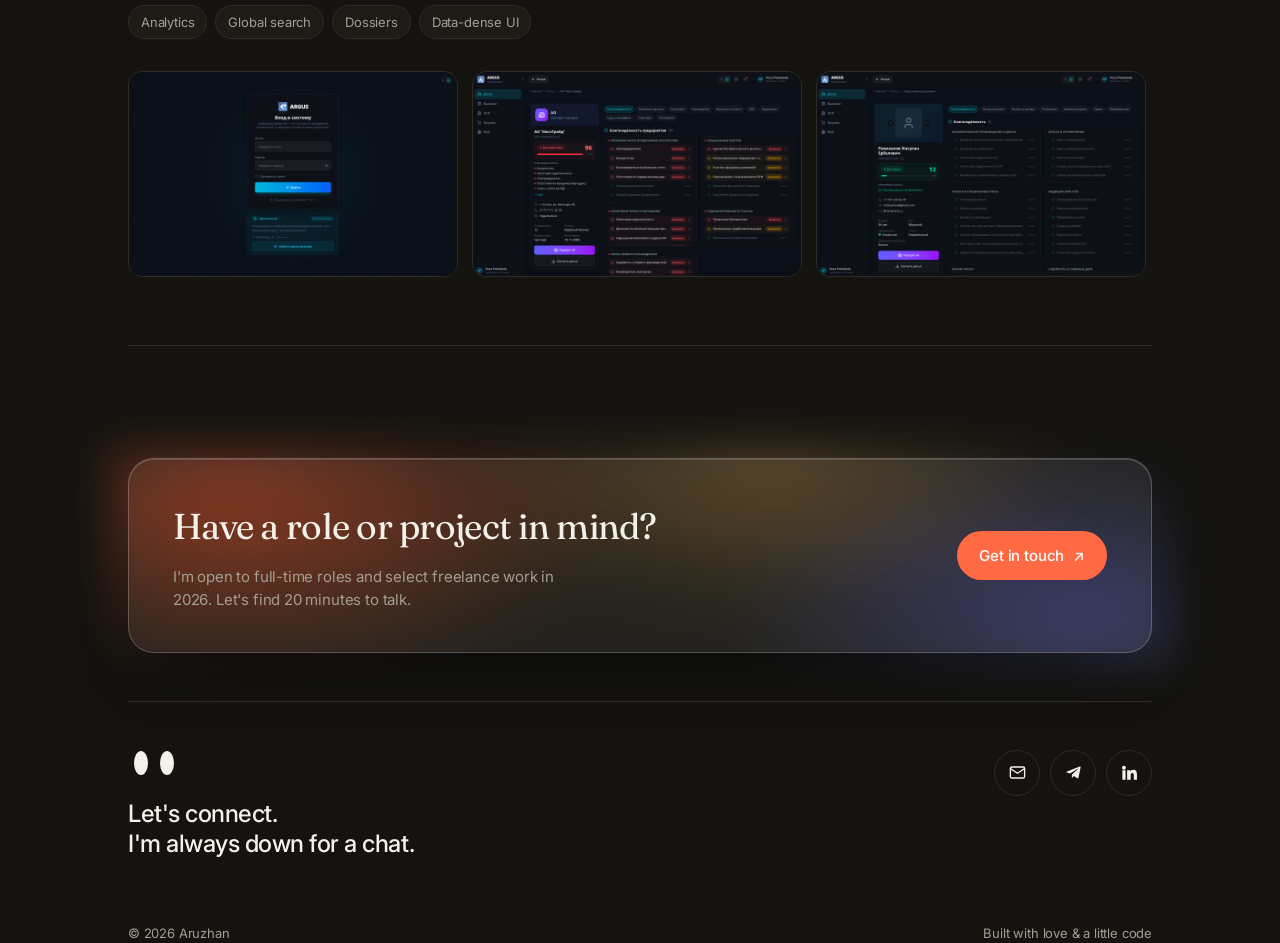
==== commit a99faca2: "Hero: focus on B2B, B2C, AI" ====
--- a/index.html
+++ b/index.html
@@ -53,7 +53,7 @@
         </span>
         <span data-i18n="hero.hello">Hi, I'm Aruzhan</span><span class="dot" style="color:var(--accent)">.</span>
       </p>
-      <h1 class="reveal" data-i18n="hero.h1">Product Designer focused on <em>B2B, AI</em> and complex digital products.</h1>
+      <h1 class="reveal" data-i18n="hero.h1">Product Designer focused on <em>B2B, B2C, AI</em> and complex digital products.</h1>
     </div>
   </div>
   <div class="pill-field" id="pillField"></div>
